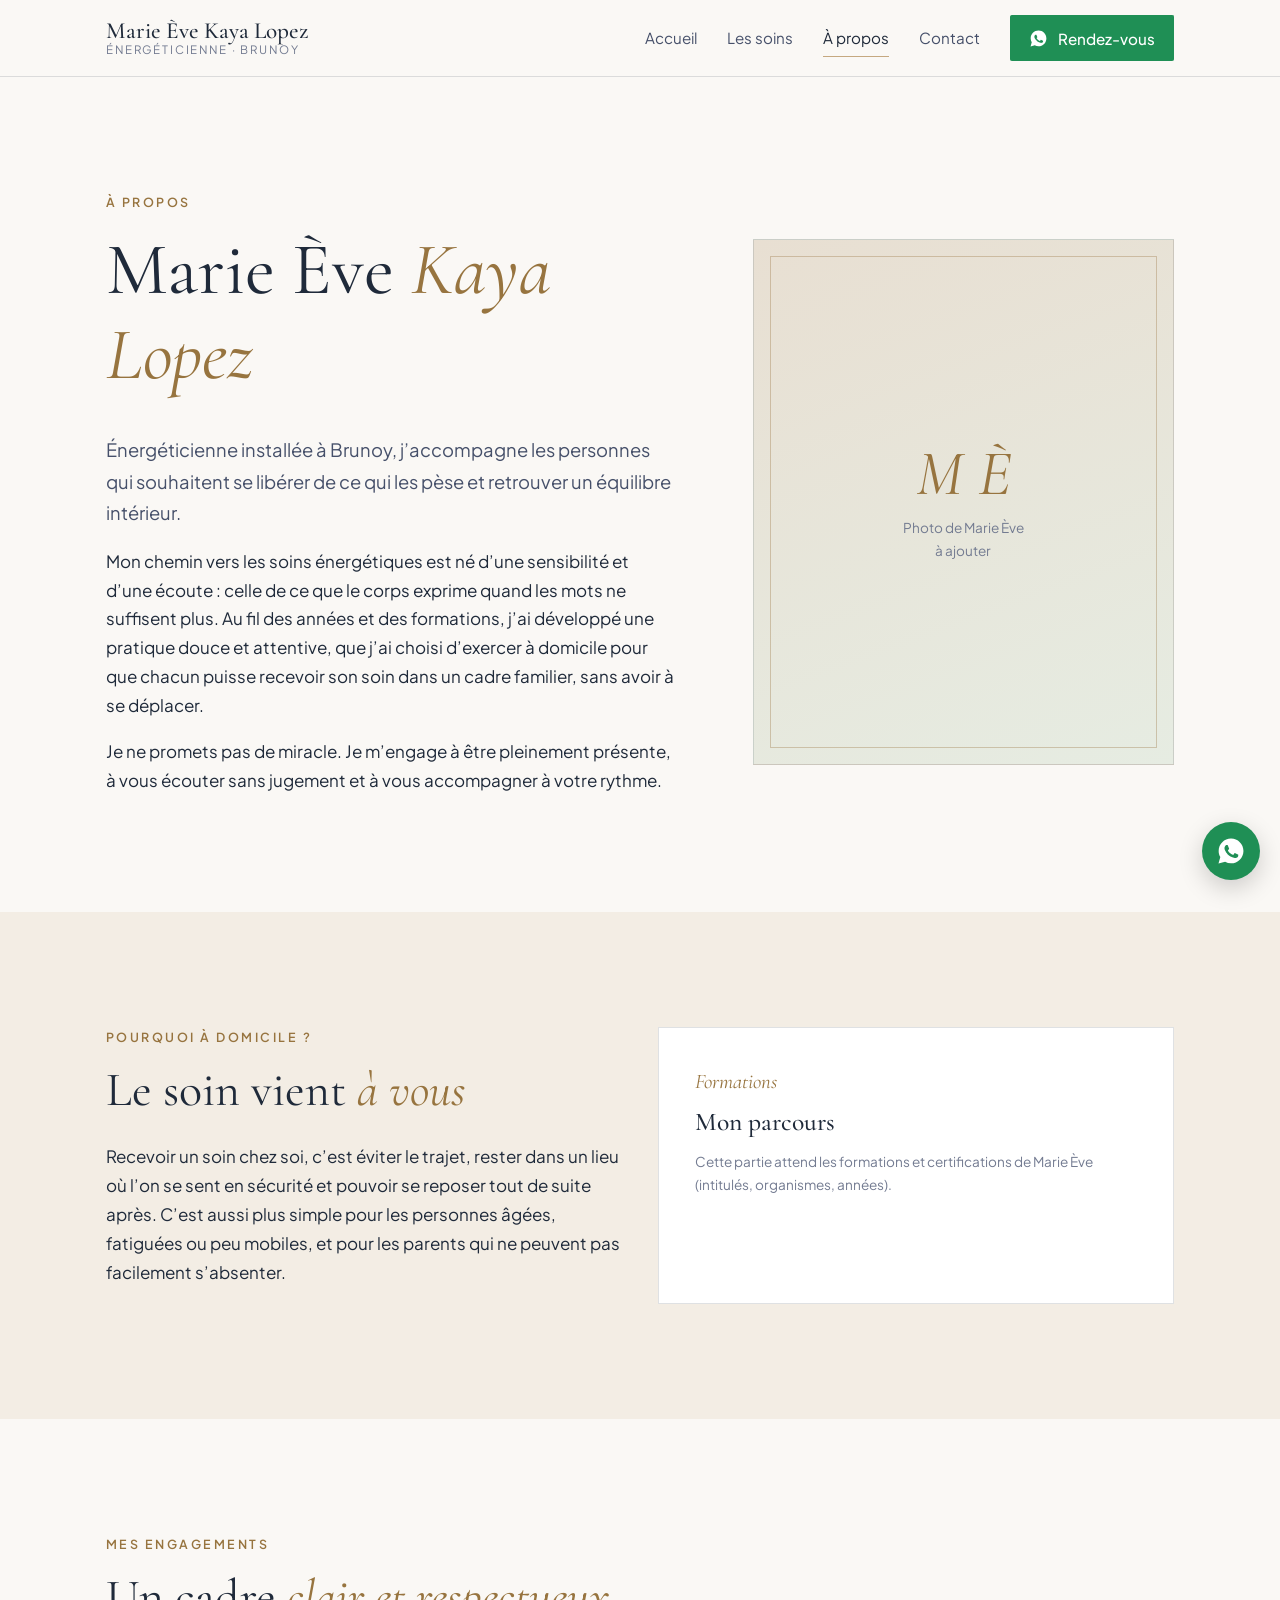
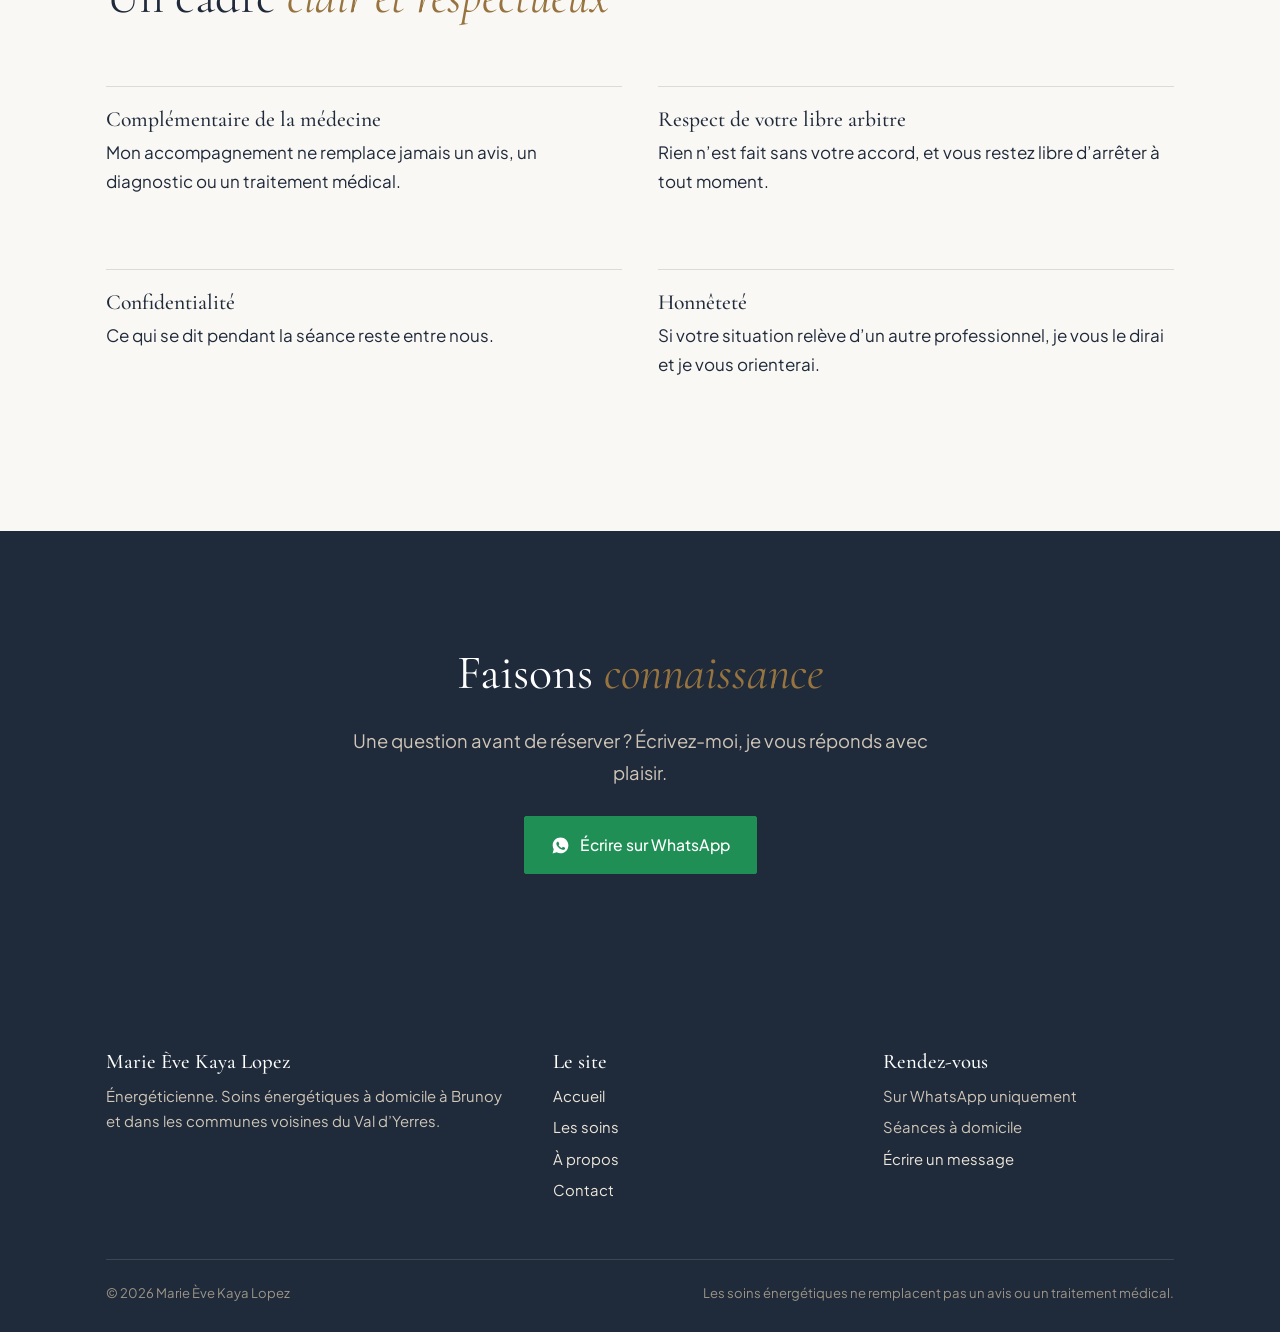
==== a-propos.html @ ad079cc8 "Site vitrine en quatre pages pour Marie Ève Kaya Lopez Accueil, soins, à propos et contact, avec séa" ====
<!DOCTYPE html>
<html lang="fr" class="sans-js">
<head>
<meta charset="UTF-8">
<meta name="viewport" content="width=device-width, initial-scale=1">
<title>À propos — Marie Ève Kaya Lopez, énergéticienne à Brunoy</title>
<meta name="description" content="Qui est Marie Ève Kaya Lopez, énergéticienne qui se déplace à domicile à Brunoy et dans le Val d’Yerres.">
<meta name="theme-color" content="#FAF8F5">
<meta property="og:title" content="À propos — Marie Ève Kaya Lopez, énergéticienne à Brunoy">
<meta property="og:description" content="Qui est Marie Ève Kaya Lopez, énergéticienne qui se déplace à domicile à Brunoy et dans le Val d’Yerres.">
<meta property="og:type" content="website">
<meta property="og:locale" content="fr_FR">
<link rel="preconnect" href="https://fonts.googleapis.com">
<link rel="preconnect" href="https://fonts.gstatic.com" crossorigin>
<link href="https://fonts.googleapis.com/css2?family=Cormorant+Garamond:ital,wght@0,400;0,500;1,400;1,500&family=Plus+Jakarta+Sans:wght@400;500;600&display=swap" rel="stylesheet">
<link rel="stylesheet" href="assets/style.css">
</head>
<body>

<header class="entete">
  <div class="conteneur">
    <a class="marque" href="index.html">
      <strong>Marie Ève Kaya Lopez</strong>
      <span>Énergéticienne · Brunoy</span>
    </a>
    <button class="burger" id="burger" aria-expanded="false" aria-controls="menu">Menu</button>
    <nav class="menu" id="menu" aria-label="Navigation principale">
      <a href="index.html">Accueil</a>
      <a href="soins.html">Les soins</a>
      <a href="a-propos.html" aria-current="page">À propos</a>
      <a href="contact.html">Contact</a>
      <a class="bouton bouton--wa" href="contact.html" data-wa=""><svg viewBox="0 0 24 24" fill="currentColor" aria-hidden="true"><path d="M12.04 2C6.58 2 2.13 6.45 2.13 11.91c0 1.75.46 3.45 1.32 4.95L2 22l5.28-1.38a9.9 9.9 0 0 0 4.76 1.21h.01c5.46 0 9.91-4.45 9.91-9.91C21.96 6.45 17.5 2 12.04 2zm5.8 14.16c-.24.68-1.42 1.32-1.95 1.36-.5.05-.98.23-3.3-.69-2.79-1.1-4.55-3.94-4.69-4.12-.13-.18-1.11-1.48-1.11-2.82 0-1.34.7-2 .95-2.27.25-.27.54-.34.72-.34.18 0 .36 0 .52.01.17.01.39-.06.61.47.23.55.77 1.9.84 2.04.07.14.11.3.02.48-.09.18-.14.29-.27.45-.14.16-.29.36-.41.48-.14.14-.28.29-.12.56.16.27.71 1.17 1.52 1.9 1.05.93 1.93 1.22 2.2 1.36.27.14.43.11.59-.07.16-.18.68-.79.86-1.07.18-.27.36-.22.61-.13.25.09 1.59.75 1.86.89.27.14.45.2.52.32.07.11.07.66-.17 1.34z"/></svg><span>Rendez-vous</span></a>
    </nav>
  </div>
</header>

<main>

<section class="ouverture">
  <div class="conteneur">
    <div class="paraitre">
      <span class="surtitre">À propos</span>
      <h1>Marie Ève <em>Kaya Lopez</em></h1>
      <!-- >>> PARCOURS : texte provisoire, à réécrire avec le vrai parcours et les formations de Marie Ève -->
      <p class="chapeau">Énergéticienne installée à Brunoy, j’accompagne les personnes qui souhaitent se libérer de ce qui les pèse et retrouver un équilibre intérieur.</p>
      <p>Mon chemin vers les soins énergétiques est né d’une sensibilité et d’une écoute : celle de ce que le corps exprime quand les mots ne suffisent plus. Au fil des années et des formations, j’ai développé une pratique douce et attentive, que j’ai choisi d’exercer à domicile pour que chacun puisse recevoir son soin dans un cadre familier, sans avoir à se déplacer.</p>
      <p>Je ne promets pas de miracle. Je m’engage à être pleinement présente, à vous écouter sans jugement et à vous accompagner à votre rythme.</p>
    </div>
    <div class="portrait paraitre" role="img" aria-label="Emplacement de la photo de Marie Ève">
      <div><span>M È</span>Photo de Marie Ève<br>à ajouter</div>
    </div>
  </div>
</section>

<section class="section section--sable">
  <div class="conteneur">
    <div class="grille grille-2">
      <div class="paraitre">
        <span class="surtitre">Pourquoi à domicile ?</span>
        <h2>Le soin vient <em>à vous</em></h2>
        <p>Recevoir un soin chez soi, c’est éviter le trajet, rester dans un lieu où l’on se sent en sécurité et pouvoir se reposer tout de suite après. C’est aussi plus simple pour les personnes âgées, fatiguées ou peu mobiles, et pour les parents qui ne peuvent pas facilement s’absenter.</p>
      </div>
      <!-- >>> FORMATIONS : à compléter (intitulés, organismes, années) -->
      <div class="carte paraitre">
        <span class="num">Formations</span>
        <h3>Mon parcours</h3>
        <p class="note">Cette partie attend les formations et certifications de Marie Ève (intitulés, organismes, années).</p>
      </div>
    </div>
  </div>
</section>

<section class="section">
  <div class="conteneur">
    <div class="entete-section paraitre">
      <span class="surtitre">Mes engagements</span>
      <h2>Un cadre <em>clair et respectueux</em></h2>
    </div>
    <ul class="valeurs grille grille-2">
      <li class="paraitre"><h3>Complémentaire de la médecine</h3><p>Mon accompagnement ne remplace jamais un avis, un diagnostic ou un traitement médical.</p></li>
      <li class="paraitre"><h3>Respect de votre libre arbitre</h3><p>Rien n’est fait sans votre accord, et vous restez libre d’arrêter à tout moment.</p></li>
      <li class="paraitre"><h3>Confidentialité</h3><p>Ce qui se dit pendant la séance reste entre nous.</p></li>
      <li class="paraitre"><h3>Honnêteté</h3><p>Si votre situation relève d’un autre professionnel, je vous le dirai et je vous orienterai.</p></li>
    </ul>
  </div>
</section>

<section class="section section--nuit bandeau">
  <div class="conteneur etroit paraitre">
    <h2>Faisons <em>connaissance</em></h2>
    <p class="chapeau">Une question avant de réserver ? Écrivez-moi, je vous réponds avec plaisir.</p>
    <div class="actions"><a class="bouton bouton--wa" href="contact.html" data-wa=""><svg viewBox="0 0 24 24" fill="currentColor" aria-hidden="true"><path d="M12.04 2C6.58 2 2.13 6.45 2.13 11.91c0 1.75.46 3.45 1.32 4.95L2 22l5.28-1.38a9.9 9.9 0 0 0 4.76 1.21h.01c5.46 0 9.91-4.45 9.91-9.91C21.96 6.45 17.5 2 12.04 2zm5.8 14.16c-.24.68-1.42 1.32-1.95 1.36-.5.05-.98.23-3.3-.69-2.79-1.1-4.55-3.94-4.69-4.12-.13-.18-1.11-1.48-1.11-2.82 0-1.34.7-2 .95-2.27.25-.27.54-.34.72-.34.18 0 .36 0 .52.01.17.01.39-.06.61.47.23.55.77 1.9.84 2.04.07.14.11.3.02.48-.09.18-.14.29-.27.45-.14.16-.29.36-.41.48-.14.14-.28.29-.12.56.16.27.71 1.17 1.52 1.9 1.05.93 1.93 1.22 2.2 1.36.27.14.43.11.59-.07.16-.18.68-.79.86-1.07.18-.27.36-.22.61-.13.25.09 1.59.75 1.86.89.27.14.45.2.52.32.07.11.07.66-.17 1.34z"/></svg><span>Écrire sur WhatsApp</span></a></div>
  </div>
</section>

</main>

<footer class="pied">
  <div class="conteneur">
    <div>
      <h3>Marie Ève Kaya Lopez</h3>
      <p>Énergéticienne. Soins énergétiques à domicile à Brunoy et dans les communes voisines du Val d’Yerres.</p>
    </div>
    <div>
      <h3>Le site</h3>
      <ul>
        <li><a href="index.html">Accueil</a></li>
        <li><a href="soins.html">Les soins</a></li>
        <li><a href="a-propos.html">À propos</a></li>
        <li><a href="contact.html">Contact</a></li>
      </ul>
    </div>
    <div>
      <h3>Rendez-vous</h3>
      <ul>
        <li>Sur WhatsApp uniquement</li>
        <li>Séances à domicile</li>
        <li><a href="contact.html">Écrire un message</a></li>
      </ul>
    </div>
    <div class="pied__bas">
      <span>© <span id="annee">2026</span> Marie Ève Kaya Lopez</span>
      <span>Les soins énergétiques ne remplacent pas un avis ou un traitement médical.</span>
    </div>
  </div>
</footer>

<a class="flottant" href="contact.html" data-wa="" aria-label="Écrire à Marie Ève sur WhatsApp"><svg viewBox="0 0 24 24" fill="currentColor" aria-hidden="true"><path d="M12.04 2C6.58 2 2.13 6.45 2.13 11.91c0 1.75.46 3.45 1.32 4.95L2 22l5.28-1.38a9.9 9.9 0 0 0 4.76 1.21h.01c5.46 0 9.91-4.45 9.91-9.91C21.96 6.45 17.5 2 12.04 2zm5.8 14.16c-.24.68-1.42 1.32-1.95 1.36-.5.05-.98.23-3.3-.69-2.79-1.1-4.55-3.94-4.69-4.12-.13-.18-1.11-1.48-1.11-2.82 0-1.34.7-2 .95-2.27.25-.27.54-.34.72-.34.18 0 .36 0 .52.01.17.01.39-.06.61.47.23.55.77 1.9.84 2.04.07.14.11.3.02.48-.09.18-.14.29-.27.45-.14.16-.29.36-.41.48-.14.14-.28.29-.12.56.16.27.71 1.17 1.52 1.9 1.05.93 1.93 1.22 2.2 1.36.27.14.43.11.59-.07.16-.18.68-.79.86-1.07.18-.27.36-.22.61-.13.25.09 1.59.75 1.86.89.27.14.45.2.52.32.07.11.07.66-.17 1.34z"/></svg></a>

<script src="assets/main.js"></script>
</body>
</html>
---- assets/style.css ----
/* ==========================================================================
   Marie Ève Kaya Lopez — Énergéticienne à domicile, Brunoy
   Feuille de style commune aux quatre pages.
   ========================================================================== */

:root{
  --papier:#FAF8F5;
  --papier-2:#F3EDE4;
  --sable:#E8DFD2;
  --encre:#1F2A3A;
  --encre-2:#46506A;
  --encre-3:#737B91;
  --or:#C5A880;
  --or-fonce:#97743F;
  --sauge:#7F9579;
  --sauge-pale:#E6ECE2;
  --nuit:#1F2A3A;
  --whatsapp:#1F8F55;
  --filet:rgba(31,42,58,.14);

  --titre:"Cormorant Garamond",Garamond,Georgia,serif;
  --texte:"Plus Jakarta Sans",-apple-system,BlinkMacSystemFont,"Segoe UI",Roboto,Arial,sans-serif;

  --large:1180px;
  --marge:clamp(20px,5vw,56px);
  --section:clamp(64px,9vw,120px);
}

*,*::before,*::after{box-sizing:border-box;}
html{-webkit-text-size-adjust:100%;scroll-behavior:smooth;}
@media (prefers-reduced-motion:reduce){html{scroll-behavior:auto;}*{transition:none!important;animation:none!important;}}
body{margin:0;background:var(--papier);color:var(--encre);font-family:var(--texte);font-size:17px;line-height:1.7;font-weight:400;}
img{max-width:100%;display:block;}
a{color:inherit;}
:focus-visible{outline:2px solid var(--or-fonce);outline-offset:3px;}

.conteneur{max-width:var(--large);margin:0 auto;padding:0 var(--marge);}
.etroit{max-width:760px;}

h1,h2,h3{font-family:var(--titre);font-weight:500;line-height:1.15;margin:0 0 .5em;color:var(--encre);}
h1{font-size:clamp(2.6rem,6vw,4.6rem);font-weight:400;}
h2{font-size:clamp(2rem,4vw,3rem);font-weight:400;}
h3{font-size:1.6rem;}
h1 em,h2 em{font-style:italic;color:var(--or-fonce);}
p{margin:0 0 1em;}
.surtitre{font-size:.78rem;letter-spacing:.2em;text-transform:uppercase;color:var(--or-fonce);font-weight:600;margin-bottom:1.2em;display:block;}
.chapeau{font-size:1.15rem;color:var(--encre-2);max-width:620px;}

/* ---------- En-tête ---------- */
.entete{position:sticky;top:0;z-index:50;background:rgba(250,248,245,.94);backdrop-filter:blur(8px);border-bottom:1px solid var(--filet);}
.entete .conteneur{display:flex;align-items:center;justify-content:space-between;height:76px;gap:20px;}
.marque{text-decoration:none;display:flex;flex-direction:column;line-height:1.1;}
.marque strong{font-family:var(--titre);font-size:1.45rem;font-weight:500;}
.marque span{font-size:.72rem;letter-spacing:.16em;text-transform:uppercase;color:var(--encre-3);}
.menu{display:flex;align-items:center;gap:30px;}
.menu a{text-decoration:none;font-size:.95rem;color:var(--encre-2);padding:6px 0;border-bottom:1px solid transparent;}
.menu a:hover,.menu a[aria-current="page"]{color:var(--encre);border-bottom-color:var(--or);}
.menu .bouton{border-bottom:none;padding:10px 18px;color:#fff;}
.burger{display:none;background:none;border:1px solid var(--filet);border-radius:4px;padding:8px 10px;cursor:pointer;color:var(--encre);font:inherit;font-size:.9rem;}
@media (max-width:860px){
  .burger{display:block;}
  .menu{position:absolute;top:76px;left:0;right:0;background:var(--papier);flex-direction:column;align-items:flex-start;gap:0;padding:10px var(--marge) 24px;border-bottom:1px solid var(--filet);display:none;}
  .menu.ouvert{display:flex;}
  .menu a{padding:12px 0;width:100%;border-bottom:1px solid var(--filet);}
  .menu .bouton{margin-top:16px;width:auto;}
}

/* ---------- Boutons ---------- */
.bouton{display:inline-flex;align-items:center;gap:10px;background:var(--encre);color:#fff;text-decoration:none;padding:15px 26px;border-radius:2px;font-weight:500;font-size:.98rem;border:1px solid var(--encre);cursor:pointer;font-family:var(--texte);transition:background .2s,transform .2s;}
.bouton:hover{background:#2E3B50;transform:translateY(-1px);}
.bouton svg{width:19px;height:19px;flex:none;}
.bouton--wa{background:var(--whatsapp);border-color:var(--whatsapp);}
.bouton--wa:hover{background:#17764A;}
.bouton--clair{background:transparent;color:var(--encre);border-color:var(--encre);}
.bouton--clair:hover{background:var(--encre);color:#fff;}
.lien-fleche{color:var(--or-fonce);font-weight:500;text-decoration:none;border-bottom:1px solid var(--or);}
.lien-fleche:hover{color:var(--encre);}
.actions{display:flex;flex-wrap:wrap;gap:14px;align-items:center;margin-top:28px;}

/* ---------- Sections ---------- */
.section{padding:var(--section) 0;}
.section--sable{background:var(--papier-2);}
.section--nuit{background:var(--nuit);color:#EDE6DA;}
.section--nuit h2,.section--nuit h3{color:#fff;}
.section--nuit .chapeau{color:#CFC6B8;}
.entete-section{margin-bottom:clamp(36px,5vw,60px);max-width:720px;}

/* ---------- Ouverture (accueil) ---------- */
.ouverture{padding:clamp(56px,9vw,120px) 0 clamp(56px,8vw,100px);}
.ouverture .conteneur{display:grid;grid-template-columns:1.15fr .85fr;gap:clamp(32px,6vw,80px);align-items:center;}
.ouverture .lieu{display:inline-flex;align-items:center;gap:8px;font-size:.92rem;color:var(--encre-2);margin-top:22px;}
.ouverture .lieu::before{content:"";width:8px;height:8px;border-radius:50%;background:var(--sauge);}
@media (max-width:860px){.ouverture .conteneur{grid-template-columns:1fr;}}

.portrait{aspect-ratio:4/5;background:linear-gradient(160deg,var(--sable),var(--sauge-pale));border:1px solid var(--filet);display:flex;align-items:center;justify-content:center;text-align:center;color:var(--encre-3);font-size:.85rem;position:relative;overflow:hidden;}
.portrait::after{content:"";position:absolute;inset:16px;border:1px solid rgba(151,116,63,.35);pointer-events:none;}
.portrait span{font-family:var(--titre);font-size:4rem;color:var(--or-fonce);display:block;font-style:italic;line-height:1;margin-bottom:10px;}

/* ---------- Grilles ---------- */
.grille{display:grid;gap:clamp(22px,3vw,36px);}
.grille-3{grid-template-columns:repeat(3,1fr);}
.grille-2{grid-template-columns:repeat(2,1fr);}
@media (max-width:900px){.grille-3{grid-template-columns:1fr;}}
@media (max-width:720px){.grille-2{grid-template-columns:1fr;}}

.carte{background:#fff;border:1px solid var(--filet);padding:clamp(24px,3vw,36px);}
.carte .num{font-family:var(--titre);font-style:italic;color:var(--or-fonce);font-size:1.3rem;display:block;margin-bottom:8px;}
.carte p:last-child{margin-bottom:0;}
.section--nuit .carte{background:transparent;border-color:rgba(237,230,218,.18);}

/* ---------- Soins ---------- */
.soin{display:grid;grid-template-columns:90px 1fr 280px;gap:clamp(20px,4vw,48px);padding:clamp(32px,4vw,48px) 0;border-top:1px solid var(--filet);align-items:start;}
.soin:last-of-type{border-bottom:1px solid var(--filet);}
.soin__num{font-family:var(--titre);font-size:3rem;line-height:1;color:var(--or);font-style:italic;}
.soin ul{margin:0 0 1em;padding-left:1.1em;color:var(--encre-2);}
.soin li{margin-bottom:.3em;}
.soin__infos{background:var(--papier-2);padding:22px;font-size:.93rem;}
.soin__infos dl{margin:0 0 18px;}
.soin__infos dt{font-size:.72rem;letter-spacing:.15em;text-transform:uppercase;color:var(--encre-3);}
.soin__infos dd{margin:0 0 10px;font-weight:500;}
.soin__infos .bouton{width:100%;justify-content:center;padding:13px 16px;font-size:.93rem;}
@media (max-width:900px){.soin{grid-template-columns:1fr;}.soin__num{font-size:2.2rem;}}

/* ---------- Étapes ---------- */
.etapes{counter-reset:e;list-style:none;padding:0;margin:0;display:grid;grid-template-columns:repeat(3,1fr);gap:clamp(22px,3vw,40px);}
.etapes li{border-top:1px solid var(--or);padding-top:22px;}
.etapes li::before{counter-increment:e;content:"0" counter(e);font-family:var(--titre);font-style:italic;font-size:1.8rem;color:var(--or-fonce);display:block;margin-bottom:6px;}
.section--nuit .etapes li::before{color:var(--or);}
@media (max-width:860px){.etapes{grid-template-columns:1fr;}}

/* ---------- Bandeau rendez-vous ---------- */
.bandeau{text-align:center;}
.bandeau .chapeau{margin:0 auto;}
.bandeau .actions{justify-content:center;}

/* ---------- Zone ---------- */
.communes{display:flex;flex-wrap:wrap;gap:10px;list-style:none;padding:0;margin:20px 0 0;}
.communes li{border:1px solid var(--filet);padding:6px 14px;font-size:.9rem;background:#fff;}

/* ---------- Formulaire ---------- */
.formulaire{background:#fff;border:1px solid var(--filet);padding:clamp(24px,4vw,44px);}
.champ{margin-bottom:20px;}
.champ label{display:block;font-size:.85rem;font-weight:600;margin-bottom:6px;color:var(--encre-2);}
.champ input,.champ select,.champ textarea{width:100%;font:inherit;font-size:1rem;padding:12px 14px;border:1px solid var(--sable);background:var(--papier);color:var(--encre);border-radius:2px;}
.champ textarea{min-height:120px;resize:vertical;}
.champ input:focus,.champ select:focus,.champ textarea:focus{outline:none;border-color:var(--or-fonce);background:#fff;}
.champs-2{display:grid;grid-template-columns:1fr 1fr;gap:0 18px;}
@media (max-width:600px){.champs-2{grid-template-columns:1fr;}}
.note{font-size:.85rem;color:var(--encre-3);}

.coordonnees{list-style:none;padding:0;margin:0;}
.coordonnees li{padding:16px 0;border-bottom:1px solid var(--filet);}
.coordonnees strong{display:block;font-size:.72rem;letter-spacing:.15em;text-transform:uppercase;color:var(--encre-3);font-weight:600;}

/* ---------- Valeurs ---------- */
.valeurs{list-style:none;padding:0;margin:0;}
.valeurs li{padding:20px 0;border-top:1px solid var(--filet);}
.valeurs h3{font-size:1.35rem;margin-bottom:.3em;}

/* ---------- Pied de page ---------- */
.pied{background:var(--nuit);color:#CFC6B8;padding:60px 0 28px;font-size:.93rem;}
.pied .conteneur{display:grid;grid-template-columns:1.4fr 1fr 1fr;gap:40px;}
.pied h3{color:#fff;font-size:1.3rem;}
.pied a{color:#EDE6DA;text-decoration:none;}
.pied a:hover{color:var(--or);}
.pied ul{list-style:none;padding:0;margin:0;}
.pied li{margin-bottom:6px;}
.pied__bas{grid-column:1/-1;border-top:1px solid rgba(237,230,218,.14);padding-top:22px;margin-top:10px;display:flex;flex-wrap:wrap;justify-content:space-between;gap:12px;font-size:.82rem;color:#9C9486;}
@media (max-width:760px){.pied .conteneur{grid-template-columns:1fr;}}

/* ---------- Bouton WhatsApp flottant ---------- */
.flottant{position:fixed;right:20px;bottom:20px;z-index:60;width:58px;height:58px;border-radius:50%;background:var(--whatsapp);color:#fff;display:flex;align-items:center;justify-content:center;box-shadow:0 8px 24px rgba(0,0,0,.18);transition:transform .2s;}
.flottant:hover{transform:scale(1.06);}
.flottant svg{width:30px;height:30px;}

/* ---------- Avertissement ---------- */
.avertissement{font-size:.88rem;color:var(--encre-3);border-left:2px solid var(--or);padding-left:16px;margin-top:30px;}

/* Apparition douce */
.paraitre{opacity:0;transform:translateY(16px);transition:opacity .8s ease,transform .8s ease;}
.paraitre.vu{opacity:1;transform:none;}
.sans-js .paraitre{opacity:1;transform:none;}
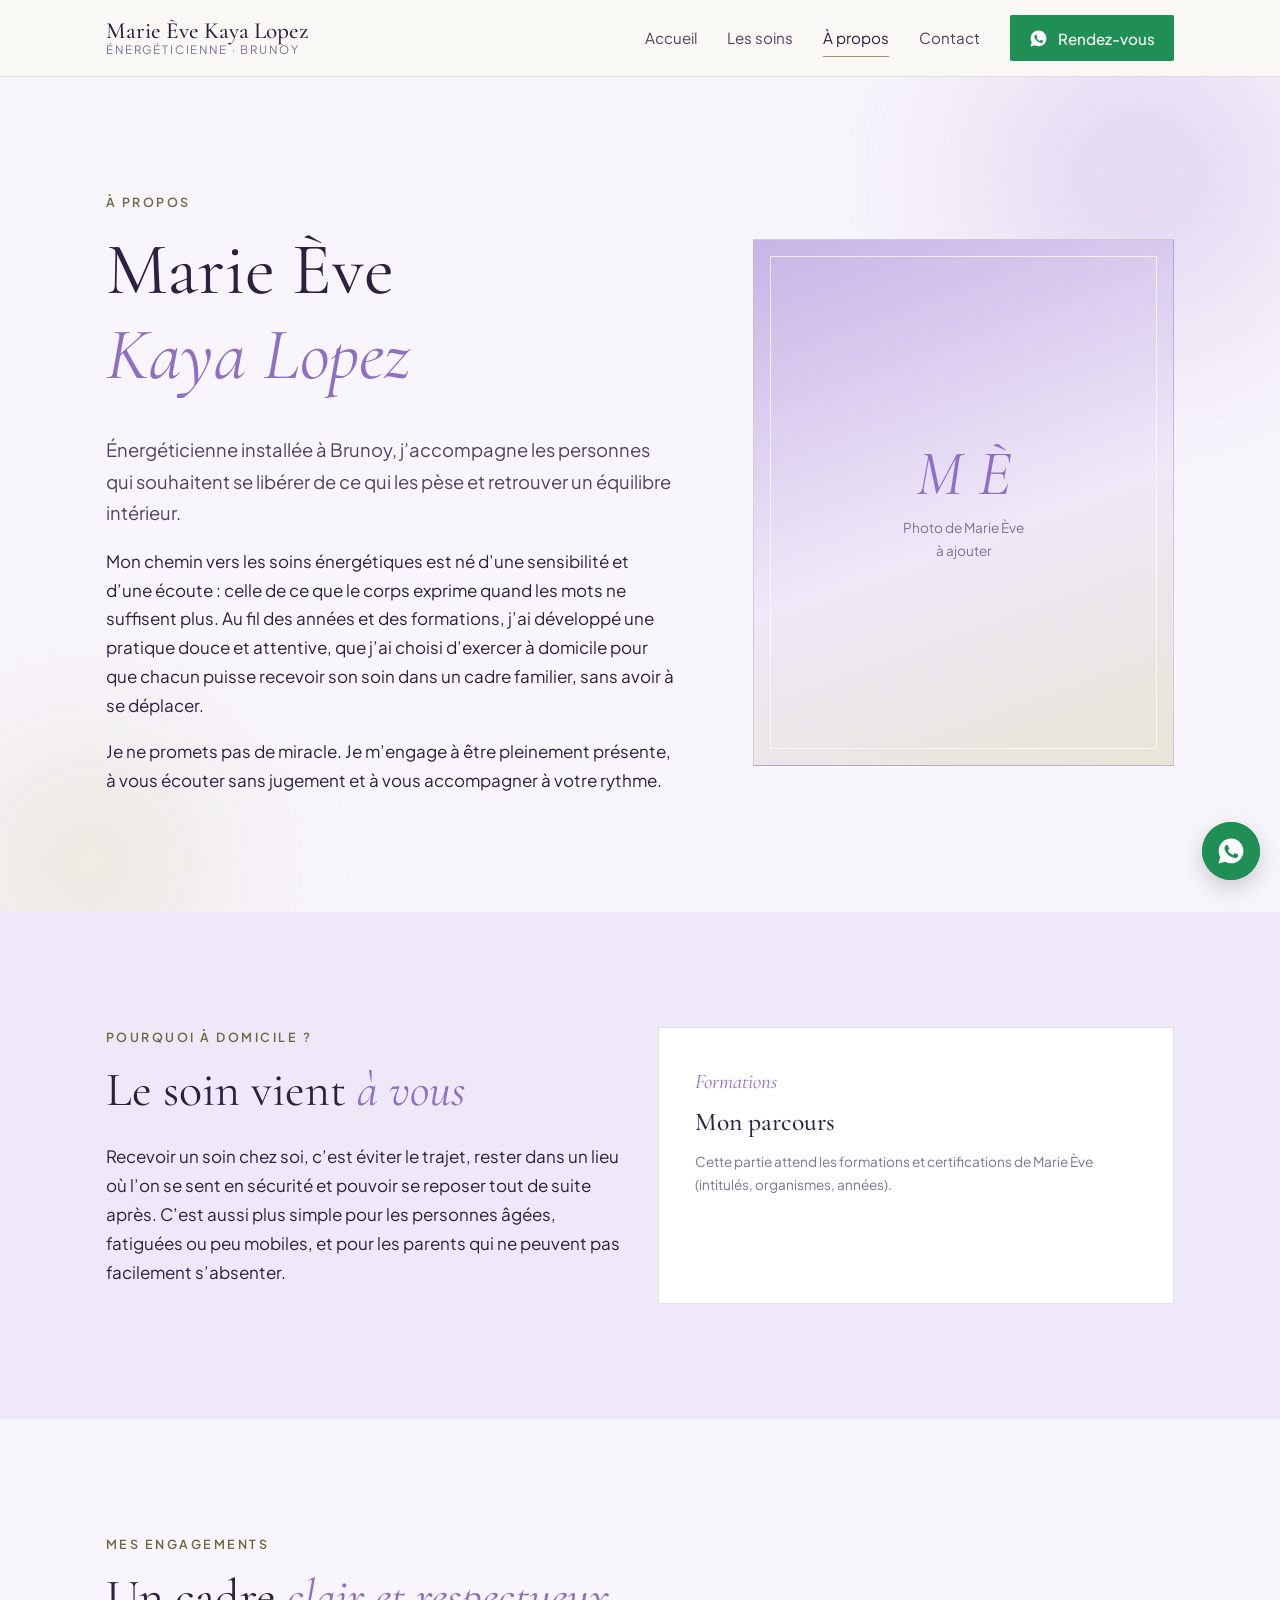
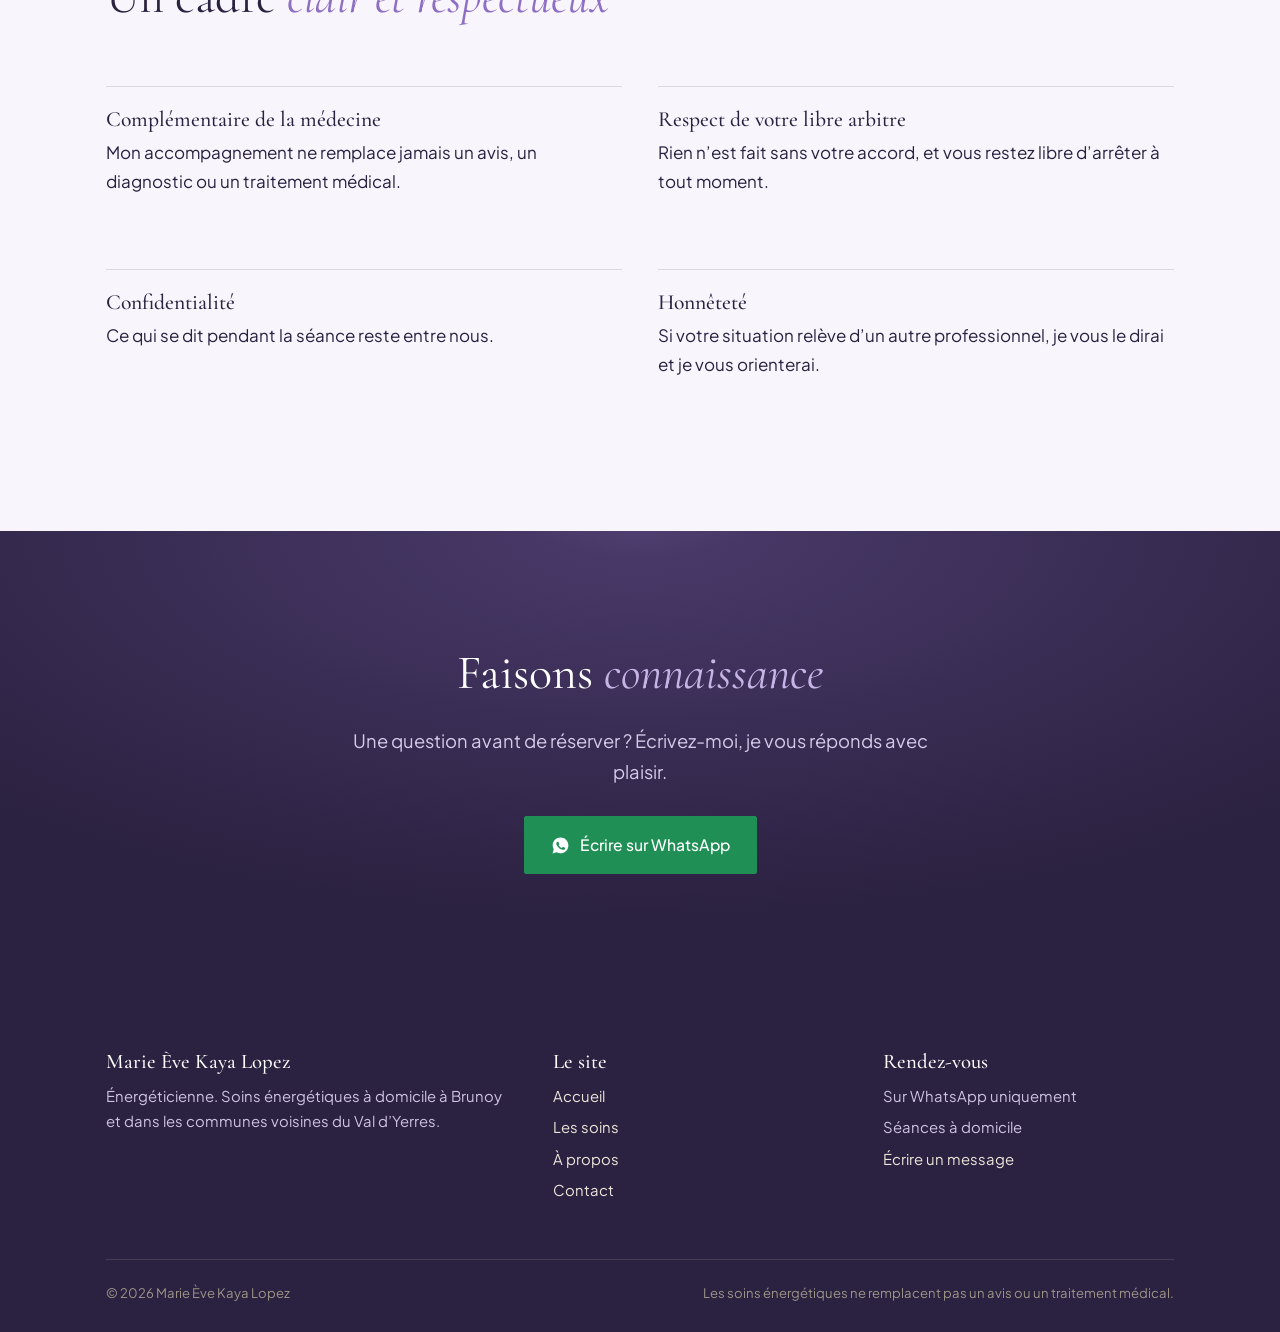
==== commit f33bb355: "Palette violet clair (touches kaki et rouge) et motion design Halos qui dérivent, titre qui monte li" ====
--- a/a-propos.html
+++ b/a-propos.html
@@ -16,6 +16,7 @@
 <link rel="stylesheet" href="assets/style.css">
 </head>
 <body>
+<div class="progression" aria-hidden="true"></div>
 
 <header class="entete">
   <div class="conteneur">
@@ -37,16 +38,17 @@
 <main>
 
 <section class="ouverture">
+  <div class="halo halo--1" aria-hidden="true"></div><div class="halo halo--2" aria-hidden="true"></div>
   <div class="conteneur">
-    <div class="paraitre">
+    <div>
       <span class="surtitre">À propos</span>
-      <h1>Marie Ève <em>Kaya Lopez</em></h1>
+      <h1><span class="monte"><span>Marie Ève</span></span><span class="monte"><span><em>Kaya Lopez</em></span></span></h1>
       <!-- >>> PARCOURS : texte provisoire, à réécrire avec le vrai parcours et les formations de Marie Ève -->
       <p class="chapeau">Énergéticienne installée à Brunoy, j’accompagne les personnes qui souhaitent se libérer de ce qui les pèse et retrouver un équilibre intérieur.</p>
       <p>Mon chemin vers les soins énergétiques est né d’une sensibilité et d’une écoute : celle de ce que le corps exprime quand les mots ne suffisent plus. Au fil des années et des formations, j’ai développé une pratique douce et attentive, que j’ai choisi d’exercer à domicile pour que chacun puisse recevoir son soin dans un cadre familier, sans avoir à se déplacer.</p>
       <p>Je ne promets pas de miracle. Je m’engage à être pleinement présente, à vous écouter sans jugement et à vous accompagner à votre rythme.</p>
     </div>
-    <div class="portrait paraitre" role="img" aria-label="Emplacement de la photo de Marie Ève">
+    <div class="portrait" role="img" aria-label="Emplacement de la photo de Marie Ève">
       <div><span>M È</span>Photo de Marie Ève<br>à ajouter</div>
     </div>
   </div>
--- a/assets/style.css
+++ b/assets/style.css
@@ -4,19 +4,23 @@
    ========================================================================== */
 
 :root{
-  --papier:#FAF8F5;
-  --papier-2:#F3EDE4;
-  --sable:#E8DFD2;
-  --encre:#1F2A3A;
-  --encre-2:#46506A;
-  --encre-3:#737B91;
-  --or:#C5A880;
-  --or-fonce:#97743F;
-  --sauge:#7F9579;
-  --sauge-pale:#E6ECE2;
-  --nuit:#1F2A3A;
+  /* Couleur de travail : violet clair. Touches : kaki et rouge (couleurs préférées de Marie Ève). */
+  --papier:#F8F5FC;
+  --papier-2:#EFE8F8;
+  --sable:#E2D6F2;
+  --lilas:#C7B4E6;
+  --violet:#8E6FC4;
+  --encre:#2B2140;
+  --encre-2:#4E4366;
+  --encre-3:#7C7394;
+  --or:#9C9A63;          /* kaki clair */
+  --or-fonce:#6B6A3C;    /* kaki */
+  --rouge:#B3364A;
+  --sauge:#9C9A63;
+  --sauge-pale:#E7E5D6;
+  --nuit:#2B2140;
   --whatsapp:#1F8F55;
-  --filet:rgba(31,42,58,.14);
+  --filet:rgba(43,33,64,.13);
 
   --titre:"Cormorant Garamond",Garamond,Georgia,serif;
   --texte:"Plus Jakarta Sans",-apple-system,BlinkMacSystemFont,"Segoe UI",Roboto,Arial,sans-serif;
@@ -24,6 +28,7 @@
   --large:1180px;
   --marge:clamp(20px,5vw,56px);
   --section:clamp(64px,9vw,120px);
+  --courbe:cubic-bezier(.22,.61,.36,1);
 }
 
 *,*::before,*::after{box-sizing:border-box;}
@@ -41,7 +46,8 @@
 h1{font-size:clamp(2.6rem,6vw,4.6rem);font-weight:400;}
 h2{font-size:clamp(2rem,4vw,3rem);font-weight:400;}
 h3{font-size:1.6rem;}
-h1 em,h2 em{font-style:italic;color:var(--or-fonce);}
+h1 em,h2 em{font-style:italic;color:var(--violet);}
+.section--nuit h2 em{color:var(--lilas);}
 p{margin:0 0 1em;}
 .surtitre{font-size:.78rem;letter-spacing:.2em;text-transform:uppercase;color:var(--or-fonce);font-weight:600;margin-bottom:1.2em;display:block;}
 .chapeau{font-size:1.15rem;color:var(--encre-2);max-width:620px;}
@@ -67,7 +73,7 @@
 
 /* ---------- Boutons ---------- */
 .bouton{display:inline-flex;align-items:center;gap:10px;background:var(--encre);color:#fff;text-decoration:none;padding:15px 26px;border-radius:2px;font-weight:500;font-size:.98rem;border:1px solid var(--encre);cursor:pointer;font-family:var(--texte);transition:background .2s,transform .2s;}
-.bouton:hover{background:#2E3B50;transform:translateY(-1px);}
+.bouton:hover{background:#3D3058;transform:translateY(-1px);}
 .bouton svg{width:19px;height:19px;flex:none;}
 .bouton--wa{background:var(--whatsapp);border-color:var(--whatsapp);}
 .bouton--wa:hover{background:#17764A;}
@@ -80,21 +86,21 @@
 /* ---------- Sections ---------- */
 .section{padding:var(--section) 0;}
 .section--sable{background:var(--papier-2);}
-.section--nuit{background:var(--nuit);color:#EDE6DA;}
+.section--nuit{background:radial-gradient(120% 140% at 50% 0%,#4A3A6B 0%,var(--nuit) 60%);color:#EEE8F7;position:relative;overflow:hidden;}
 .section--nuit h2,.section--nuit h3{color:#fff;}
-.section--nuit .chapeau{color:#CFC6B8;}
+.section--nuit .chapeau{color:#D5CAE8;}
 .entete-section{margin-bottom:clamp(36px,5vw,60px);max-width:720px;}
 
 /* ---------- Ouverture (accueil) ---------- */
 .ouverture{padding:clamp(56px,9vw,120px) 0 clamp(56px,8vw,100px);}
 .ouverture .conteneur{display:grid;grid-template-columns:1.15fr .85fr;gap:clamp(32px,6vw,80px);align-items:center;}
 .ouverture .lieu{display:inline-flex;align-items:center;gap:8px;font-size:.92rem;color:var(--encre-2);margin-top:22px;}
-.ouverture .lieu::before{content:"";width:8px;height:8px;border-radius:50%;background:var(--sauge);}
+.ouverture .lieu::before{content:"";width:8px;height:8px;border-radius:50%;background:var(--rouge);}
 @media (max-width:860px){.ouverture .conteneur{grid-template-columns:1fr;}}
 
-.portrait{aspect-ratio:4/5;background:linear-gradient(160deg,var(--sable),var(--sauge-pale));border:1px solid var(--filet);display:flex;align-items:center;justify-content:center;text-align:center;color:var(--encre-3);font-size:.85rem;position:relative;overflow:hidden;}
-.portrait::after{content:"";position:absolute;inset:16px;border:1px solid rgba(151,116,63,.35);pointer-events:none;}
-.portrait span{font-family:var(--titre);font-size:4rem;color:var(--or-fonce);display:block;font-style:italic;line-height:1;margin-bottom:10px;}
+.portrait{aspect-ratio:4/5;background:linear-gradient(160deg,var(--lilas),var(--papier-2) 55%,var(--sauge-pale));border:1px solid var(--filet);display:flex;align-items:center;justify-content:center;text-align:center;color:var(--encre-3);font-size:.85rem;position:relative;overflow:hidden;}
+.portrait::after{content:"";position:absolute;inset:16px;border:1px solid rgba(255,255,255,.7);pointer-events:none;}
+.portrait span{font-family:var(--titre);font-size:4rem;color:var(--violet);display:block;font-style:italic;line-height:1;margin-bottom:10px;}
 
 /* ---------- Grilles ---------- */
 .grille{display:grid;gap:clamp(22px,3vw,36px);}
@@ -111,7 +117,7 @@
 /* ---------- Soins ---------- */
 .soin{display:grid;grid-template-columns:90px 1fr 280px;gap:clamp(20px,4vw,48px);padding:clamp(32px,4vw,48px) 0;border-top:1px solid var(--filet);align-items:start;}
 .soin:last-of-type{border-bottom:1px solid var(--filet);}
-.soin__num{font-family:var(--titre);font-size:3rem;line-height:1;color:var(--or);font-style:italic;}
+.soin__num{font-family:var(--titre);font-size:3rem;line-height:1;color:var(--violet);font-style:italic;}
 .soin ul{margin:0 0 1em;padding-left:1.1em;color:var(--encre-2);}
 .soin li{margin-bottom:.3em;}
 .soin__infos{background:var(--papier-2);padding:22px;font-size:.93rem;}
@@ -158,11 +164,11 @@
 .valeurs h3{font-size:1.35rem;margin-bottom:.3em;}
 
 /* ---------- Pied de page ---------- */
-.pied{background:var(--nuit);color:#CFC6B8;padding:60px 0 28px;font-size:.93rem;}
+.pied{background:var(--nuit);color:#CFC3E3;padding:60px 0 28px;font-size:.93rem;}
 .pied .conteneur{display:grid;grid-template-columns:1.4fr 1fr 1fr;gap:40px;}
 .pied h3{color:#fff;font-size:1.3rem;}
 .pied a{color:#EDE6DA;text-decoration:none;}
-.pied a:hover{color:var(--or);}
+.pied a:hover{color:var(--lilas);}
 .pied ul{list-style:none;padding:0;margin:0;}
 .pied li{margin-bottom:6px;}
 .pied__bas{grid-column:1/-1;border-top:1px solid rgba(237,230,218,.14);padding-top:22px;margin-top:10px;display:flex;flex-wrap:wrap;justify-content:space-between;gap:12px;font-size:.82rem;color:#9C9486;}
@@ -176,7 +182,64 @@
 /* ---------- Avertissement ---------- */
 .avertissement{font-size:.88rem;color:var(--encre-3);border-left:2px solid var(--or);padding-left:16px;margin-top:30px;}
 
-/* Apparition douce */
-.paraitre{opacity:0;transform:translateY(16px);transition:opacity .8s ease,transform .8s ease;}
-.paraitre.vu{opacity:1;transform:none;}
+/* ==========================================================================
+   Motion design
+   ========================================================================== */
+
+/* Halos violets qui dérivent lentement derrière l'ouverture */
+.ouverture{position:relative;overflow:hidden;}
+.ouverture .conteneur{position:relative;z-index:1;}
+.halo{position:absolute;border-radius:50%;filter:blur(60px);opacity:.55;pointer-events:none;z-index:0;will-change:transform;}
+.halo--1{width:520px;height:520px;background:radial-gradient(circle,var(--lilas),transparent 70%);top:-160px;right:-120px;animation:derive 18s ease-in-out infinite alternate;}
+.halo--2{width:380px;height:380px;background:radial-gradient(circle,#D9CFA8,transparent 70%);bottom:-140px;left:-100px;opacity:.45;animation:derive 22s ease-in-out infinite alternate-reverse;}
+.halo--3{width:200px;height:200px;background:radial-gradient(circle,rgba(179,54,74,.55),transparent 70%);top:40%;left:46%;opacity:.25;animation:derive 26s ease-in-out infinite alternate;}
+@keyframes derive{from{transform:translate3d(0,0,0) scale(1);}to{transform:translate3d(-40px,50px,0) scale(1.15);}}
+
+/* Titre : les lignes montent une à une */
+.monte{display:block;overflow:hidden;}
+.monte>span{display:inline-block;transform:translateY(105%);animation:monte 1.1s var(--courbe) forwards;}
+.monte:nth-child(2)>span{animation-delay:.15s;}
+.monte:nth-child(3)>span{animation-delay:.3s;}
+@keyframes monte{to{transform:none;}}
+.ouverture .chapeau,.ouverture .actions,.ouverture .lieu{opacity:0;animation:fondu 1s var(--courbe) .55s forwards;}
+@keyframes fondu{from{opacity:0;transform:translateY(14px);}to{opacity:1;transform:none;}}
+
+/* Portrait : zoom lent à l'arrivée, puis respiration */
+.portrait{animation:dezoom 1.8s var(--courbe) both;}
+.portrait>div{animation:respire 9s ease-in-out 1.8s infinite alternate;}
+@keyframes dezoom{from{transform:scale(1.12);opacity:0;clip-path:inset(12% 12% 12% 12%);}to{transform:scale(1);opacity:1;clip-path:inset(0 0 0 0);}}
+@keyframes respire{from{transform:scale(1);}to{transform:scale(1.06);}}
+
+/* Apparition au défilement : montée + léger zoom */
+.paraitre{opacity:0;}
+.paraitre.vu{animation:apparait 1.1s var(--courbe) var(--d,0s) both;}
+@keyframes apparait{from{opacity:0;transform:translateY(32px) scale(.96);}to{opacity:1;transform:none;}}
 .sans-js .paraitre{opacity:1;transform:none;}
+
+/* Zoom au survol des cartes */
+.carte{transition:transform .5s var(--courbe),box-shadow .5s var(--courbe),border-color .5s;}
+.carte:hover{transform:translateY(-6px) scale(1.02);box-shadow:0 22px 50px -24px rgba(43,33,64,.35);border-color:var(--lilas);}
+.carte .num{color:var(--violet);}
+
+/* Filet qui se dessine sous les étapes */
+.etapes li{border-top:none;position:relative;}
+.etapes li::after{content:"";position:absolute;top:0;left:0;height:1px;width:100%;background:var(--violet);transform:scaleX(0);transform-origin:left;transition:transform 1.2s var(--courbe) .2s;}
+.etapes li.vu::after{transform:scaleX(1);}
+
+/* Bandeau du bas : halo qui suit le défilement */
+.section--nuit::before{content:"";position:absolute;width:600px;height:600px;border-radius:50%;background:radial-gradient(circle,rgba(199,180,230,.35),transparent 65%);left:50%;top:50%;transform:translate(-50%,calc(-50% + var(--p,0px)));pointer-events:none;}
+.section--nuit>.conteneur{position:relative;}
+
+/* Bouton WhatsApp flottant : pulsation discrète */
+.flottant::before{content:"";position:absolute;inset:0;border-radius:50%;background:var(--whatsapp);animation:pulse 2.8s ease-out infinite;z-index:-1;}
+@keyframes pulse{from{transform:scale(1);opacity:.5;}to{transform:scale(1.7);opacity:0;}}
+
+/* Barre de lecture */
+.progression{position:fixed;top:0;left:0;height:2px;width:100%;background:linear-gradient(90deg,var(--violet),var(--rouge));transform:scaleX(var(--lecture,0));transform-origin:left;z-index:70;}
+
+@media (prefers-reduced-motion:reduce){
+  .halo,.portrait,.portrait>div,.flottant::before{animation:none!important;}
+  .monte>span,.ouverture .chapeau,.ouverture .actions,.ouverture .lieu{animation:none!important;transform:none;opacity:1;}
+  .paraitre,.paraitre.vu{opacity:1;transform:none;animation:none!important;}
+  .etapes li::after{transform:scaleX(1);}
+}
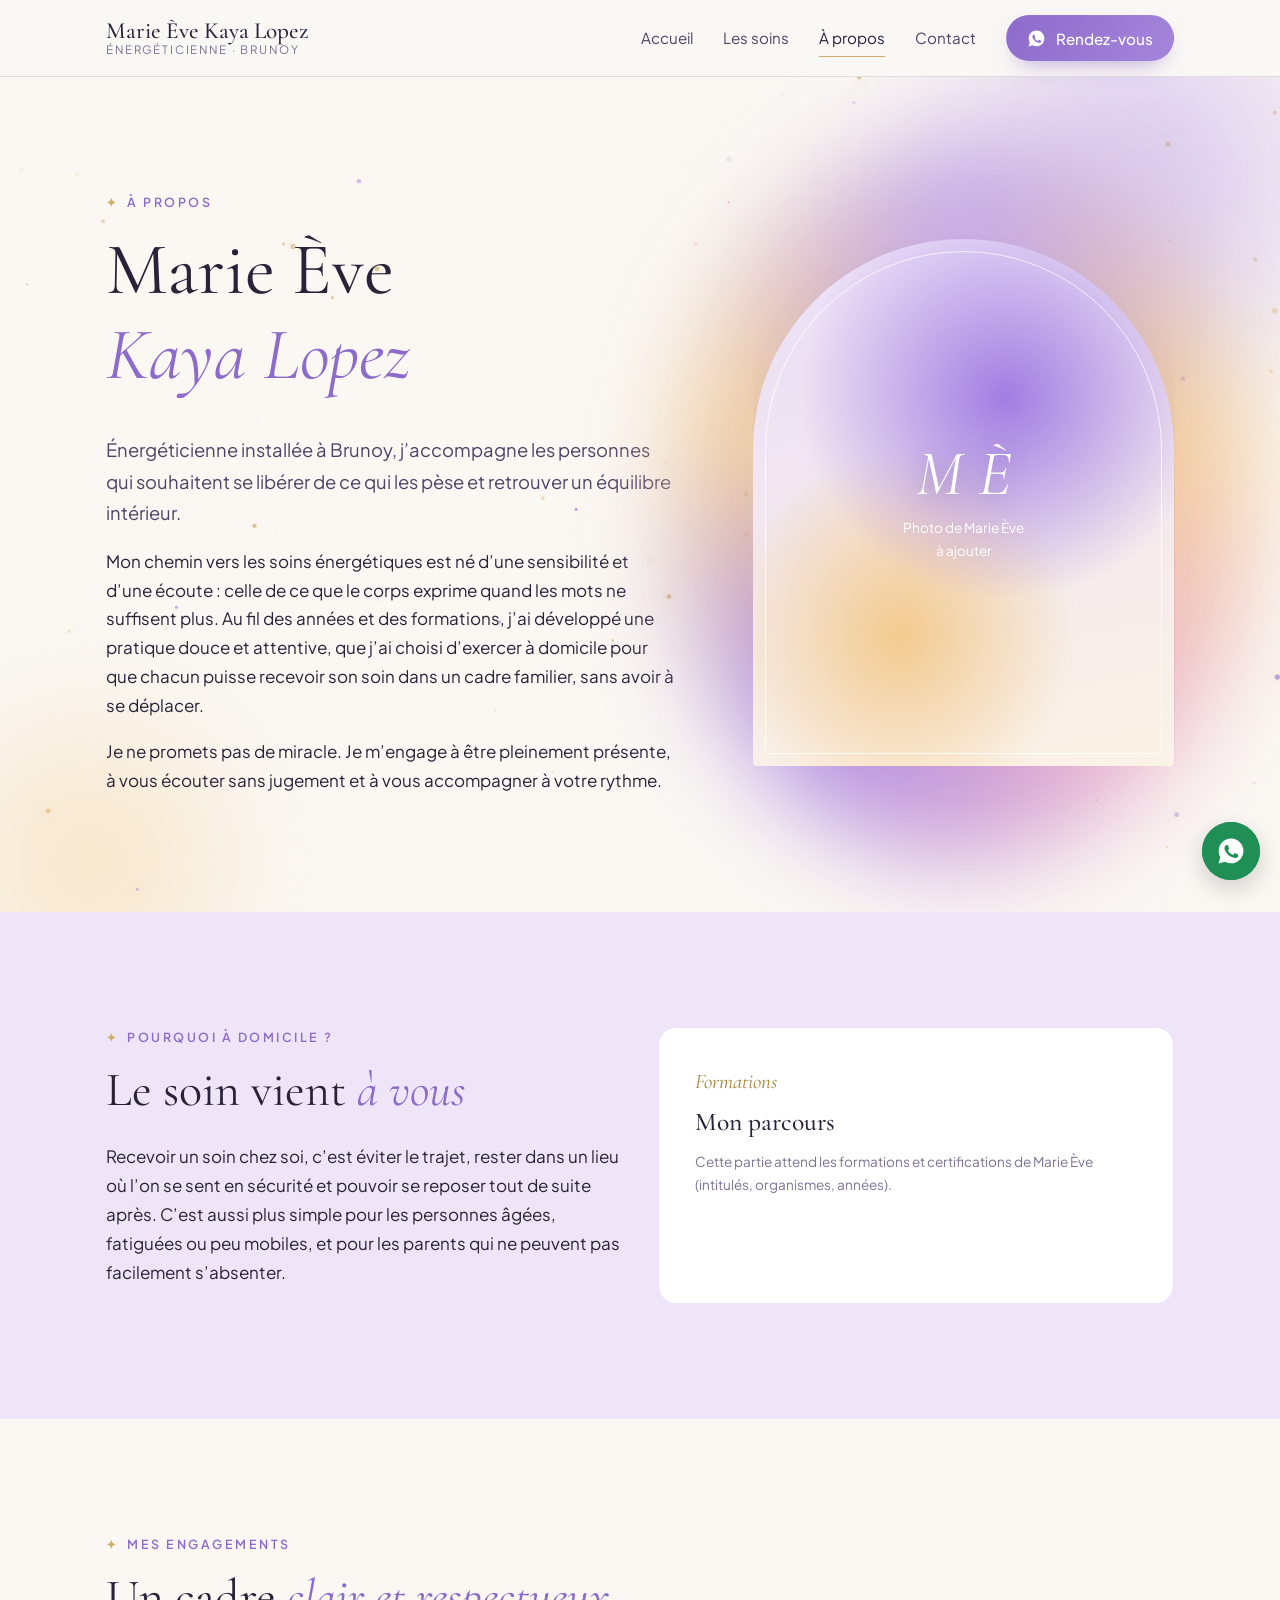
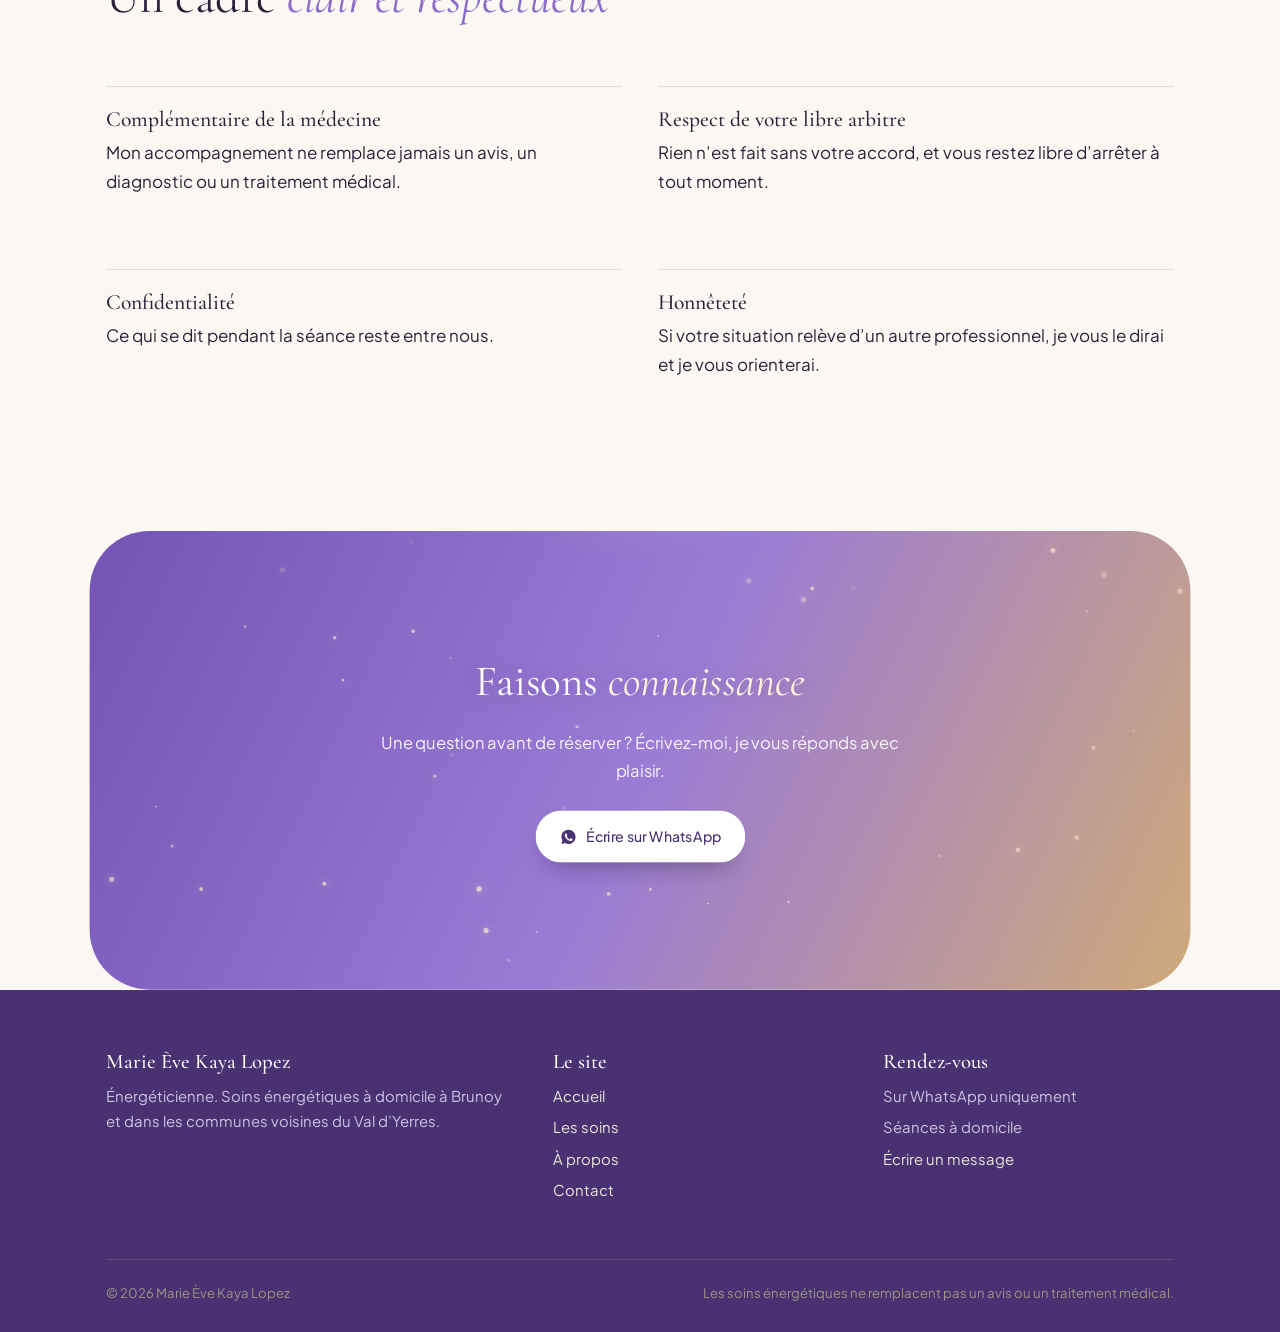
==== commit d247a037: "Site vivant : zooms au défilement, particules, relief et transitions - Ouverture plein écran : aura " ====
--- a/a-propos.html
+++ b/a-propos.html
@@ -16,6 +16,8 @@
 <link rel="stylesheet" href="assets/style.css">
 </head>
 <body>
+<div class="rideau" aria-hidden="true"><span>Marie Ève</span></div>
+<div class="lueur" aria-hidden="true"></div>
 <div class="progression" aria-hidden="true"></div>
 
 <header class="entete">
@@ -38,7 +40,8 @@
 <main>
 
 <section class="ouverture">
-  <div class="halo halo--1" aria-hidden="true"></div><div class="halo halo--2" aria-hidden="true"></div>
+  <canvas class="etincelles" aria-hidden="true"></canvas>
+  <div class="halo halo--1" data-profondeur="30" aria-hidden="true"></div><div class="halo halo--2" data-profondeur="-40" aria-hidden="true"></div>
   <div class="conteneur">
     <div>
       <span class="surtitre">À propos</span>
@@ -48,8 +51,11 @@
       <p>Mon chemin vers les soins énergétiques est né d’une sensibilité et d’une écoute : celle de ce que le corps exprime quand les mots ne suffisent plus. Au fil des années et des formations, j’ai développé une pratique douce et attentive, que j’ai choisi d’exercer à domicile pour que chacun puisse recevoir son soin dans un cadre familier, sans avoir à se déplacer.</p>
       <p>Je ne promets pas de miracle. Je m’engage à être pleinement présente, à vous écouter sans jugement et à vous accompagner à votre rythme.</p>
     </div>
-    <div class="portrait" role="img" aria-label="Emplacement de la photo de Marie Ève">
-      <div><span>M È</span>Photo de Marie Ève<br>à ajouter</div>
+    <div class="scene" data-profondeur="-18">
+      <div class="aura" aria-hidden="true"></div>
+      <div class="portrait relief" role="img" aria-label="Emplacement de la photo de Marie Ève">
+        <div><span>M È</span>Photo de Marie Ève<br>à ajouter</div>
+      </div>
     </div>
   </div>
 </section>
@@ -63,7 +69,7 @@
         <p>Recevoir un soin chez soi, c’est éviter le trajet, rester dans un lieu où l’on se sent en sécurité et pouvoir se reposer tout de suite après. C’est aussi plus simple pour les personnes âgées, fatiguées ou peu mobiles, et pour les parents qui ne peuvent pas facilement s’absenter.</p>
       </div>
       <!-- >>> FORMATIONS : à compléter (intitulés, organismes, années) -->
-      <div class="carte paraitre">
+      <div class="carte relief paraitre">
         <span class="num">Formations</span>
         <h3>Mon parcours</h3>
         <p class="note">Cette partie attend les formations et certifications de Marie Ève (intitulés, organismes, années).</p>
@@ -87,7 +93,8 @@
   </div>
 </section>
 
-<section class="section section--nuit bandeau">
+<section class="section section--nuit bandeau zoom-ouvre">
+  <canvas class="etincelles" aria-hidden="true"></canvas>
   <div class="conteneur etroit paraitre">
     <h2>Faisons <em>connaissance</em></h2>
     <p class="chapeau">Une question avant de réserver ? Écrivez-moi, je vous réponds avec plaisir.</p>
@@ -130,5 +137,6 @@
 <a class="flottant" href="contact.html" data-wa="" aria-label="Écrire à Marie Ève sur WhatsApp"><svg viewBox="0 0 24 24" fill="currentColor" aria-hidden="true"><path d="M12.04 2C6.58 2 2.13 6.45 2.13 11.91c0 1.75.46 3.45 1.32 4.95L2 22l5.28-1.38a9.9 9.9 0 0 0 4.76 1.21h.01c5.46 0 9.91-4.45 9.91-9.91C21.96 6.45 17.5 2 12.04 2zm5.8 14.16c-.24.68-1.42 1.32-1.95 1.36-.5.05-.98.23-3.3-.69-2.79-1.1-4.55-3.94-4.69-4.12-.13-.18-1.11-1.48-1.11-2.82 0-1.34.7-2 .95-2.27.25-.27.54-.34.72-.34.18 0 .36 0 .52.01.17.01.39-.06.61.47.23.55.77 1.9.84 2.04.07.14.11.3.02.48-.09.18-.14.29-.27.45-.14.16-.29.36-.41.48-.14.14-.28.29-.12.56.16.27.71 1.17 1.52 1.9 1.05.93 1.93 1.22 2.2 1.36.27.14.43.11.59-.07.16-.18.68-.79.86-1.07.18-.27.36-.22.61-.13.25.09 1.59.75 1.86.89.27.14.45.2.52.32.07.11.07.66-.17 1.34z"/></svg></a>
 
 <script src="assets/main.js"></script>
+<script src="assets/motion.js"></script>
 </body>
 </html>
--- a/assets/style.css
+++ b/assets/style.css
@@ -4,21 +4,22 @@
    ========================================================================== */
 
 :root{
-  /* Couleur de travail : violet clair. Touches : kaki et rouge (couleurs préférées de Marie Ève). */
-  --papier:#F8F5FC;
-  --papier-2:#EFE8F8;
-  --sable:#E2D6F2;
-  --lilas:#C7B4E6;
-  --violet:#8E6FC4;
-  --encre:#2B2140;
+  /* Ambiance « aura » : lavande, or doux et halo pêche, d’après les références choisies. */
+  --papier:#FBF8F4;
+  --papier-2:#EEE6F8;
+  --sable:#E4D8F3;
+  --lilas:#CDB8EE;
+  --violet:#8D6BCB;
+  --encre:#2A2238;
   --encre-2:#4E4366;
   --encre-3:#7C7394;
-  --or:#9C9A63;          /* kaki clair */
-  --or-fonce:#6B6A3C;    /* kaki */
+  --or:#CFAE6A;          /* or doux */
+  --or-fonce:#A9843A;    /* or profond */
   --rouge:#B3364A;
   --sauge:#9C9A63;
   --sauge-pale:#E7E5D6;
-  --nuit:#2B2140;
+  --nuit:#4A3272;
+  --peche:#F3C98A;
   --whatsapp:#1F8F55;
   --filet:rgba(43,33,64,.13);
 
@@ -193,7 +194,7 @@
 .halo--1{width:520px;height:520px;background:radial-gradient(circle,var(--lilas),transparent 70%);top:-160px;right:-120px;animation:derive 18s ease-in-out infinite alternate;}
 .halo--2{width:380px;height:380px;background:radial-gradient(circle,#D9CFA8,transparent 70%);bottom:-140px;left:-100px;opacity:.45;animation:derive 22s ease-in-out infinite alternate-reverse;}
 .halo--3{width:200px;height:200px;background:radial-gradient(circle,rgba(179,54,74,.55),transparent 70%);top:40%;left:46%;opacity:.25;animation:derive 26s ease-in-out infinite alternate;}
-@keyframes derive{from{transform:translate3d(0,0,0) scale(1);}to{transform:translate3d(-40px,50px,0) scale(1.15);}}
+@keyframes derive{from{translate:0 0;scale:1;}to{translate:-40px 50px;scale:1.15;}}
 
 /* Titre : les lignes montent une à une */
 .monte{display:block;overflow:hidden;}
@@ -207,13 +208,13 @@
 /* Portrait : zoom lent à l'arrivée, puis respiration */
 .portrait{animation:dezoom 1.8s var(--courbe) both;}
 .portrait>div{animation:respire 9s ease-in-out 1.8s infinite alternate;}
-@keyframes dezoom{from{transform:scale(1.12);opacity:0;clip-path:inset(12% 12% 12% 12%);}to{transform:scale(1);opacity:1;clip-path:inset(0 0 0 0);}}
+@keyframes dezoom{from{scale:1.25;opacity:0;clip-path:inset(15% 15% 15% 15% round 999px);}to{scale:1;opacity:1;clip-path:inset(0 0 0 0 round 0);}}
 @keyframes respire{from{transform:scale(1);}to{transform:scale(1.06);}}
 
 /* Apparition au défilement : montée + léger zoom */
 .paraitre{opacity:0;}
 .paraitre.vu{animation:apparait 1.1s var(--courbe) var(--d,0s) both;}
-@keyframes apparait{from{opacity:0;transform:translateY(32px) scale(.96);}to{opacity:1;transform:none;}}
+@keyframes apparait{from{opacity:0;translate:0 40px;scale:.92;}to{opacity:1;translate:0 0;scale:1;}}
 .sans-js .paraitre{opacity:1;transform:none;}
 
 /* Zoom au survol des cartes */
@@ -243,3 +244,155 @@
   .paraitre,.paraitre.vu{opacity:1;transform:none;animation:none!important;}
   .etapes li::after{transform:scaleX(1);}
 }
+
+/* ==========================================================================
+   Thème aura : boutons en pilule, arche, halo lavande et or
+   ========================================================================== */
+.surtitre{color:var(--violet);}
+.surtitre::before{content:"✦";color:var(--or);margin-right:.7em;}
+.bouton{border-radius:999px;background:var(--encre);}
+.bouton--wa{background:linear-gradient(120deg,#8D6BCB,#A585DB);border-color:transparent;box-shadow:0 10px 26px -12px rgba(141,107,203,.8);}
+.bouton--wa:hover{background:linear-gradient(120deg,#7A58BB,#9676D0);}
+.bouton--clair{background:transparent;border-color:var(--or);color:var(--encre);}
+.bouton--clair:hover{background:var(--or);border-color:var(--or);color:#fff;}
+.lien-fleche{color:var(--encre);border-bottom-color:var(--or);text-transform:uppercase;letter-spacing:.14em;font-size:.8rem;}
+.lien-fleche::after{content:" →";color:var(--or-fonce);}
+.menu .bouton{padding:10px 20px;}
+
+.halo--1{background:radial-gradient(circle,#B99BEA,transparent 68%);opacity:.6;}
+.halo--2{background:radial-gradient(circle,var(--peche),transparent 68%);opacity:.55;}
+.halo--3{background:radial-gradient(circle,rgba(207,174,106,.7),transparent 70%);opacity:.35;}
+
+/* Portrait en arche, baigné d'une aura violette et dorée */
+.portrait{border:none;border-radius:999px 999px 18px 18px;background:
+  radial-gradient(70% 55% at 60% 30%,rgba(157,120,226,.95),transparent 70%),
+  radial-gradient(60% 50% at 35% 75%,rgba(243,201,138,.95),transparent 70%),
+  linear-gradient(170deg,#E9DDF8,#FBF3E6);box-shadow:0 40px 80px -40px rgba(74,50,114,.45);}
+.portrait::after{inset:12px;border-radius:999px 999px 12px 12px;border:1px solid rgba(255,255,255,.75);}
+.portrait span{color:#fff;text-shadow:0 2px 20px rgba(74,50,114,.35);}
+.portrait>div{color:#fff;}
+
+/* Bande d'intentions avec icônes dorées */
+.intentions{background:var(--papier-2);padding:clamp(36px,5vw,56px) 0;}
+.intentions ul{list-style:none;margin:0;padding:0;display:grid;grid-template-columns:repeat(4,1fr);}
+.intentions li{text-align:center;padding:6px 22px;border-left:1px solid rgba(207,174,106,.45);}
+.intentions li:first-child{border-left:none;}
+.intentions svg{width:34px;height:34px;color:var(--or);margin:0 auto 12px;display:block;transition:transform .8s var(--courbe);}
+.intentions li:hover svg{transform:rotate(18deg) scale(1.15);}
+.intentions strong{display:block;font-size:.74rem;letter-spacing:.18em;text-transform:uppercase;color:var(--violet);font-weight:600;margin-bottom:6px;}
+.intentions p{font-size:.9rem;color:var(--encre-2);margin:0;}
+@media (max-width:860px){.intentions ul{grid-template-columns:1fr 1fr;row-gap:28px;}.intentions li:nth-child(3){border-left:none;}}
+
+/* Cartes et blocs arrondis, filets dorés */
+.carte{border-radius:18px;border-color:rgba(141,107,203,.18);}
+.carte:hover{border-color:var(--or);}
+.carte .num{color:var(--or-fonce);}
+.soin__infos{border-radius:18px;background:linear-gradient(160deg,#F1E8FB,#FBF3E6);}
+.soin__num{color:var(--or);}
+.formulaire{border-radius:22px;}
+.champ input,.champ select,.champ textarea{border-radius:12px;}
+.communes li{border-radius:999px;border-color:rgba(207,174,106,.5);}
+.etapes li::after{background:linear-gradient(90deg,var(--violet),var(--or));}
+.etapes li::before{color:var(--or-fonce);}
+.avertissement{border-left-color:var(--or);}
+
+/* Bandeau d'appel : dégradé lavande vers or, comme une aura */
+.section--nuit{background:linear-gradient(115deg,#6E4FB0 0%,#9A7BD6 50%,#D7B06C 100%);}
+.section--nuit::before{background:radial-gradient(circle,rgba(255,236,200,.45),transparent 65%);}
+.section--nuit .surtitre,.section--nuit .surtitre::before{color:#FFF3DA;}
+.section--nuit h2 em{color:#FFF3DA;}
+.section--nuit .bouton--wa{background:#fff;color:var(--nuit);box-shadow:0 14px 30px -14px rgba(0,0,0,.4);}
+.section--nuit .bouton--wa:hover{background:#FFF7EA;}
+.pied{background:var(--nuit);}
+.progression{background:linear-gradient(90deg,var(--violet),var(--or));}
+.ouverture .lieu::before{background:var(--or);}
+.section--nuit .chapeau{color:rgba(255,255,255,.92);}
+.section--nuit h2{text-shadow:0 2px 24px rgba(74,50,114,.25);}
+
+/* ==========================================================================
+   Motion design, niveau 2 : site vivant
+   ========================================================================== */
+
+/* Rideau de transition entre les pages */
+.rideau{position:fixed;inset:0;z-index:100;pointer-events:none;display:flex;align-items:center;justify-content:center;
+  background:linear-gradient(125deg,#6E4FB0,#9A7BD6 55%,#E2BE7C);clip-path:circle(150% at 50% 50%);
+  animation:rideauOuvre 1.1s cubic-bezier(.76,0,.24,1) .1s forwards;}
+.rideau span{font-family:var(--titre);font-style:italic;font-size:clamp(2rem,6vw,4rem);color:#fff;opacity:0;animation:rideauNom 1s ease forwards;}
+@keyframes rideauOuvre{to{clip-path:circle(0% at 50% 50%);}}
+@keyframes rideauNom{0%{opacity:0;transform:scale(.9);}40%{opacity:1;transform:none;}100%{opacity:0;transform:scale(1.15);}}
+.rideau.ferme{animation:rideauFerme .7s cubic-bezier(.76,0,.24,1) forwards;}
+.rideau.ferme span{animation:none;opacity:1;}
+@keyframes rideauFerme{from{clip-path:circle(0% at var(--x,50%) var(--y,50%));}to{clip-path:circle(150% at var(--x,50%) var(--y,50%));}}
+
+/* Lueur qui suit le curseur */
+.lueur{position:fixed;top:0;left:0;width:520px;height:520px;margin:-260px 0 0 -260px;border-radius:50%;pointer-events:none;z-index:2;
+  background:radial-gradient(circle,rgba(157,120,226,.22),rgba(243,201,138,.10) 40%,transparent 68%);mix-blend-mode:multiply;opacity:0;transition:opacity .6s;will-change:transform;}
+.lueur.active{opacity:1;}
+@media (pointer:coarse){.lueur{display:none;}}
+
+/* Particules dorées */
+.etincelles{position:absolute;inset:0;width:100%;height:100%;pointer-events:none;z-index:0;}
+
+/* Ouverture de l'accueil : plein écran, zoom au défilement */
+.ouverture--accueil{min-height:calc(100svh - 76px);display:flex;align-items:center;}
+.ouverture--accueil .conteneur{width:100%;}
+.ouverture__texte,.scene{will-change:transform,opacity;}
+.scene{position:relative;}
+.aura{position:absolute;inset:-18%;border-radius:50%;z-index:-1;filter:blur(50px);opacity:.85;
+  background:conic-gradient(from 0deg,#B99BEA,#F3C98A,#E9A6C4,#9D78E2,#F3C98A,#B99BEA);animation:tourne 14s linear infinite,pulsation 6s ease-in-out infinite alternate;}
+@keyframes tourne{to{rotate:360deg;}}
+@keyframes pulsation{from{scale:.92;}to{scale:1.08;}}
+.orbite{position:absolute;inset:-8%;border:1px solid rgba(207,174,106,.55);border-radius:50%;animation:tourne 30s linear infinite;pointer-events:none;}
+.orbite i{position:absolute;width:10px;height:10px;border-radius:50%;background:var(--or);box-shadow:0 0 14px 3px rgba(243,201,138,.9);}
+.orbite i:nth-child(1){top:-5px;left:50%;}
+.orbite i:nth-child(2){bottom:12%;left:4%;width:7px;height:7px;}
+.orbite i:nth-child(3){top:30%;right:-4px;width:6px;height:6px;background:#fff;}
+.portrait{transform-style:preserve-3d;}
+.descendre{position:absolute;left:50%;bottom:22px;width:26px;height:42px;border:1.5px solid var(--violet);border-radius:20px;transform:translateX(-50%);z-index:2;}
+.descendre span{position:absolute;left:50%;top:8px;width:4px;height:8px;margin-left:-2px;border-radius:2px;background:var(--violet);animation:molette 1.8s ease-in-out infinite;}
+@keyframes molette{0%{opacity:0;transform:translateY(0);}30%{opacity:1;}100%{opacity:0;transform:translateY(14px);}}
+@media (max-width:860px){.ouverture--accueil{min-height:0;}.descendre{display:none;}.scene{max-width:420px;margin:30px auto 0;width:86%;}}
+
+/* Titres : mots qui sortent du flou */
+.mot{display:inline-block;opacity:0;filter:blur(12px);transform:translateY(.45em) scale(1.08);transition:opacity .9s var(--courbe),filter .9s var(--courbe),transform .9s var(--courbe);transition-delay:calc(var(--i,0) * 70ms);}
+.titre-vu .mot{opacity:1;filter:none;transform:none;}
+
+/* Bande de mots qui défile, accélérée par le défilement */
+.defile{overflow:hidden;padding:26px 0;border-block:1px solid rgba(207,174,106,.45);background:var(--papier);}
+.defile__piste{display:flex;width:max-content;align-items:center;gap:36px;will-change:transform;}
+.defile span{font-family:var(--titre);font-size:clamp(2rem,5vw,3.6rem);font-style:italic;color:var(--violet);white-space:nowrap;line-height:1;}
+.defile span:nth-of-type(even){color:transparent;-webkit-text-stroke:1px var(--violet);font-style:normal;}
+.defile i{font-style:normal;color:var(--or);font-size:1.4rem;}
+
+/* Bandeau d'appel : s'ouvre en zoom au défilement */
+.zoom-ouvre{clip-path:inset(0 var(--ins,6%) round var(--rayon,48px));}
+
+/* Cartes en relief */
+.relief{transition:transform .25s ease-out,box-shadow .5s var(--courbe),border-color .5s;transform:perspective(900px) rotateX(var(--rx,0deg)) rotateY(var(--ry,0deg)) translateY(var(--ty,0)) scale(var(--sc,1));}
+.carte.relief:hover{--ty:-6px;--sc:1.03;}
+.relief::before{content:"";position:absolute;inset:0;border-radius:inherit;pointer-events:none;opacity:0;transition:opacity .4s;
+  background:radial-gradient(400px circle at var(--mx,50%) var(--my,50%),rgba(255,255,255,.55),transparent 45%);z-index:2;}
+.relief:hover::before{opacity:1;}
+.carte{position:relative;}
+
+/* Boutons aimantés et brillance */
+.bouton{position:relative;overflow:hidden;transform:translate(var(--bx,0),var(--by,0));transition:transform .35s var(--courbe),background .3s,box-shadow .3s;}
+.bouton::after{content:"";position:absolute;top:0;left:-60%;width:40%;height:100%;background:linear-gradient(100deg,transparent,rgba(255,255,255,.45),transparent);transform:skewX(-20deg);animation:brille 4.5s ease-in-out infinite;}
+@keyframes brille{0%,70%{left:-60%;}100%{left:130%;}}
+
+/* Page Soins : cartes qui s'empilent et reculent */
+.pile{position:relative;}
+.soin--pile{position:sticky;top:96px;background:#fff;border:1px solid rgba(141,107,203,.18)!important;border-radius:28px;padding:clamp(26px,4vw,48px)!important;margin-bottom:40px;
+  box-shadow:0 30px 70px -40px rgba(74,50,114,.45);transform-origin:50% 0;will-change:transform;
+  transform:scale(var(--recul,1));filter:brightness(var(--lum,1));}
+.soin--pile:nth-of-type(2){background:#FCFAFF;}
+.soin--pile:nth-of-type(3){background:#FFFCF6;}
+.soin--pile:nth-of-type(4){background:#F8F3FF;}
+@media (max-width:900px){.soin--pile{top:84px;}}
+
+@media (prefers-reduced-motion:reduce){
+  .rideau{display:none;}
+  .aura,.orbite,.bouton::after,.descendre span{animation:none!important;}
+  .mot{opacity:1;filter:none;transform:none;}
+  .zoom-ouvre{clip-path:none;}
+}
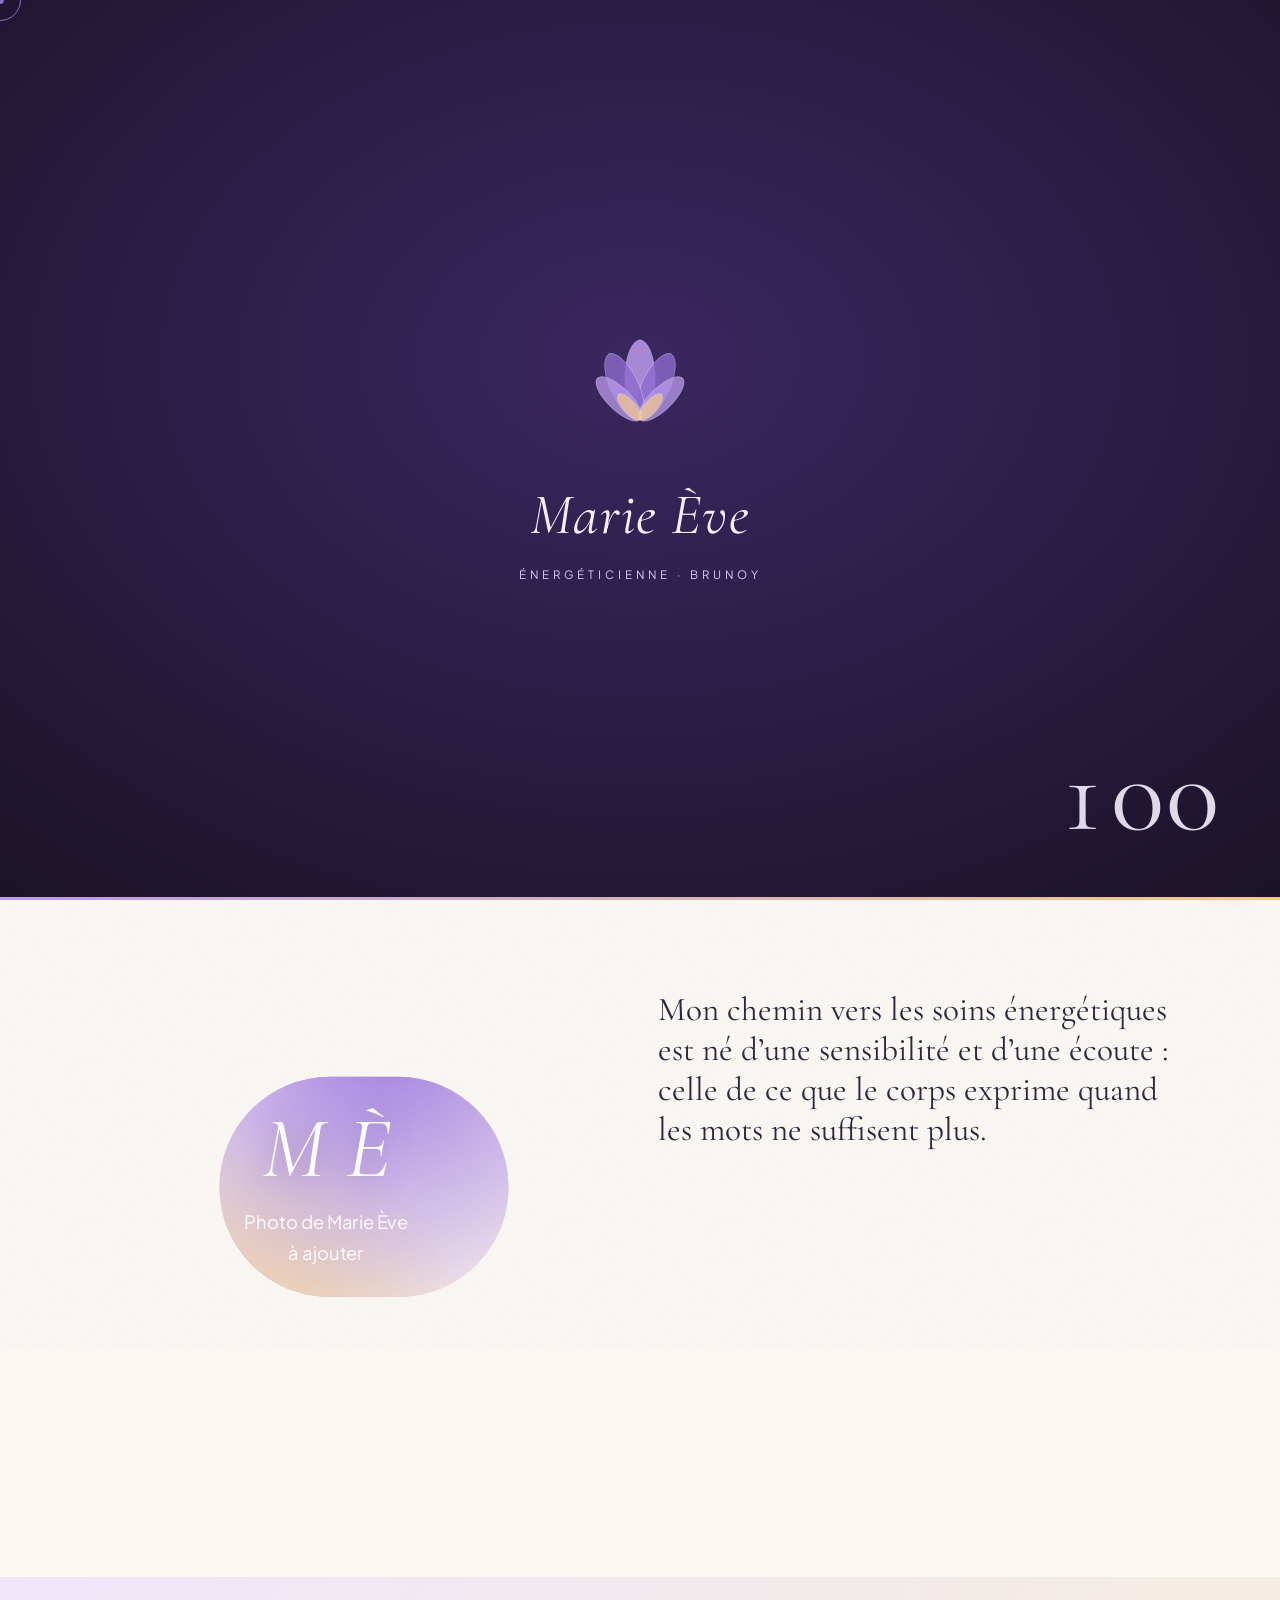
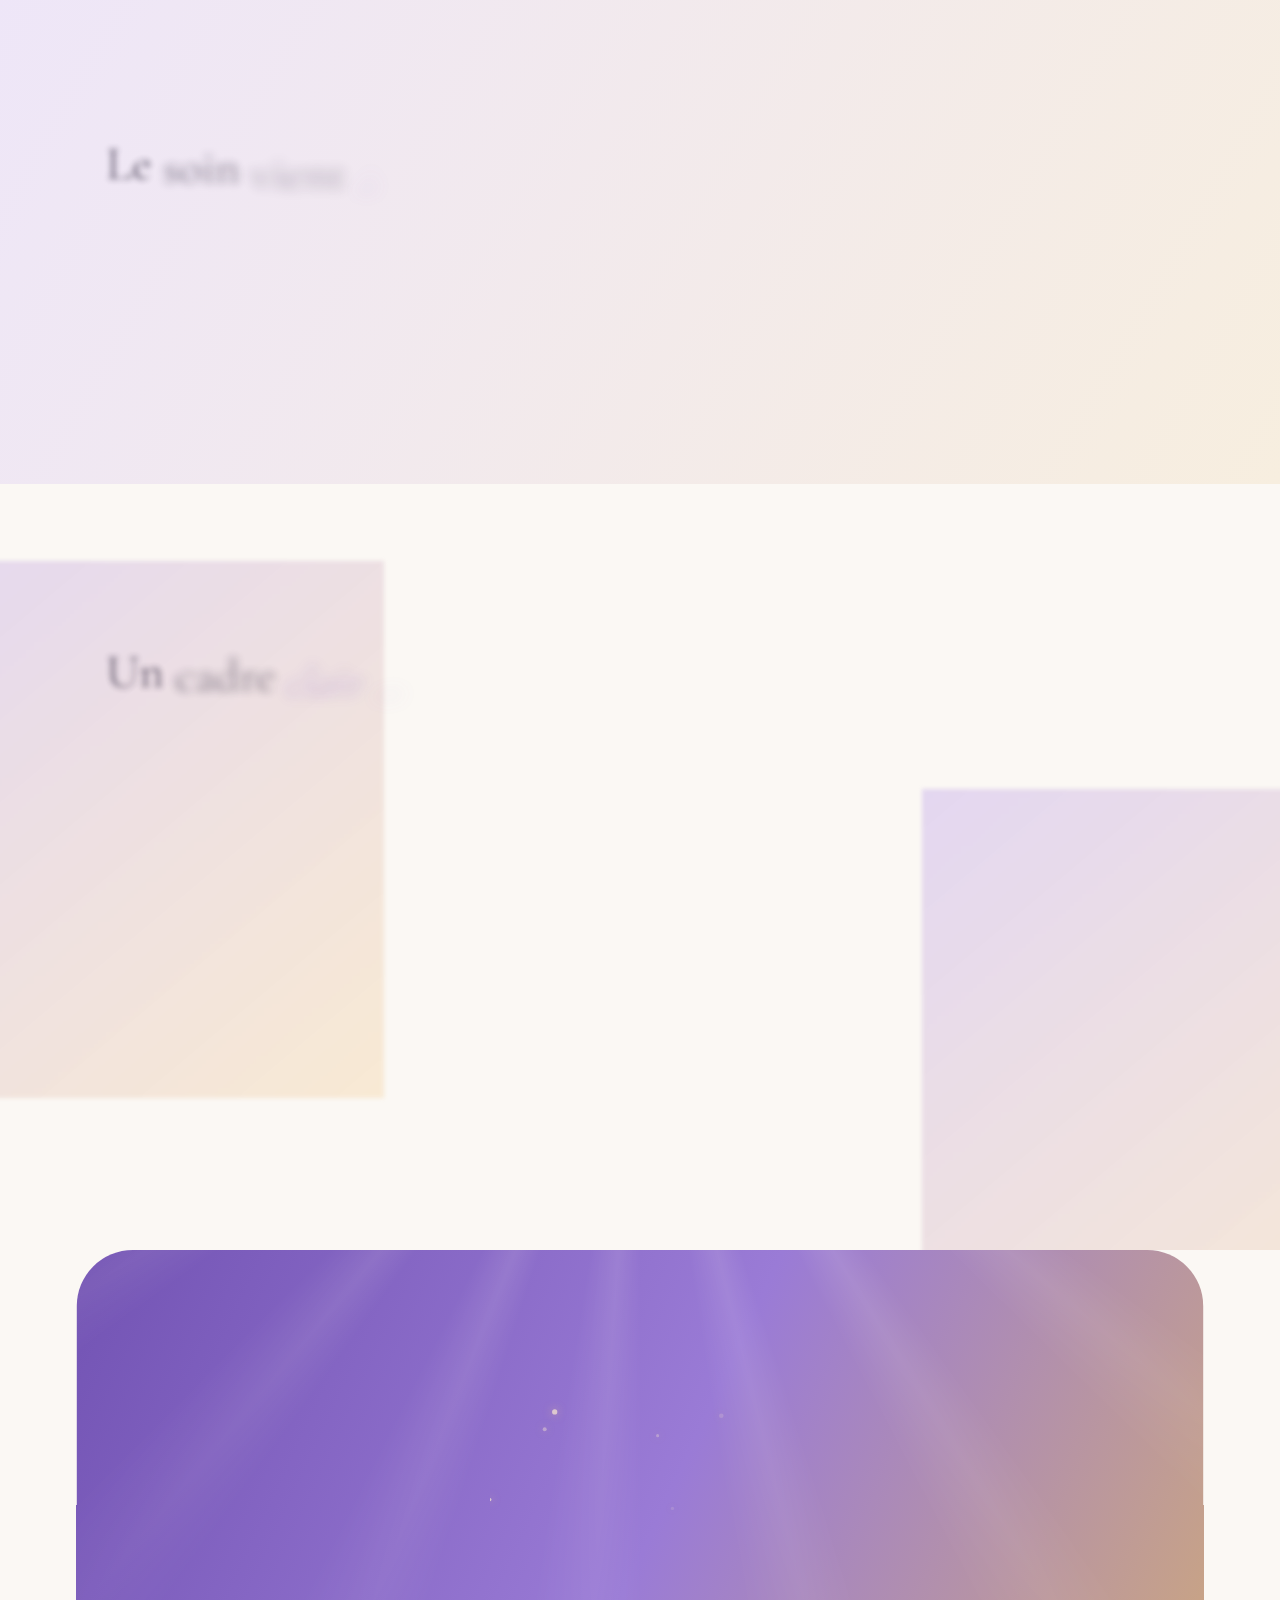
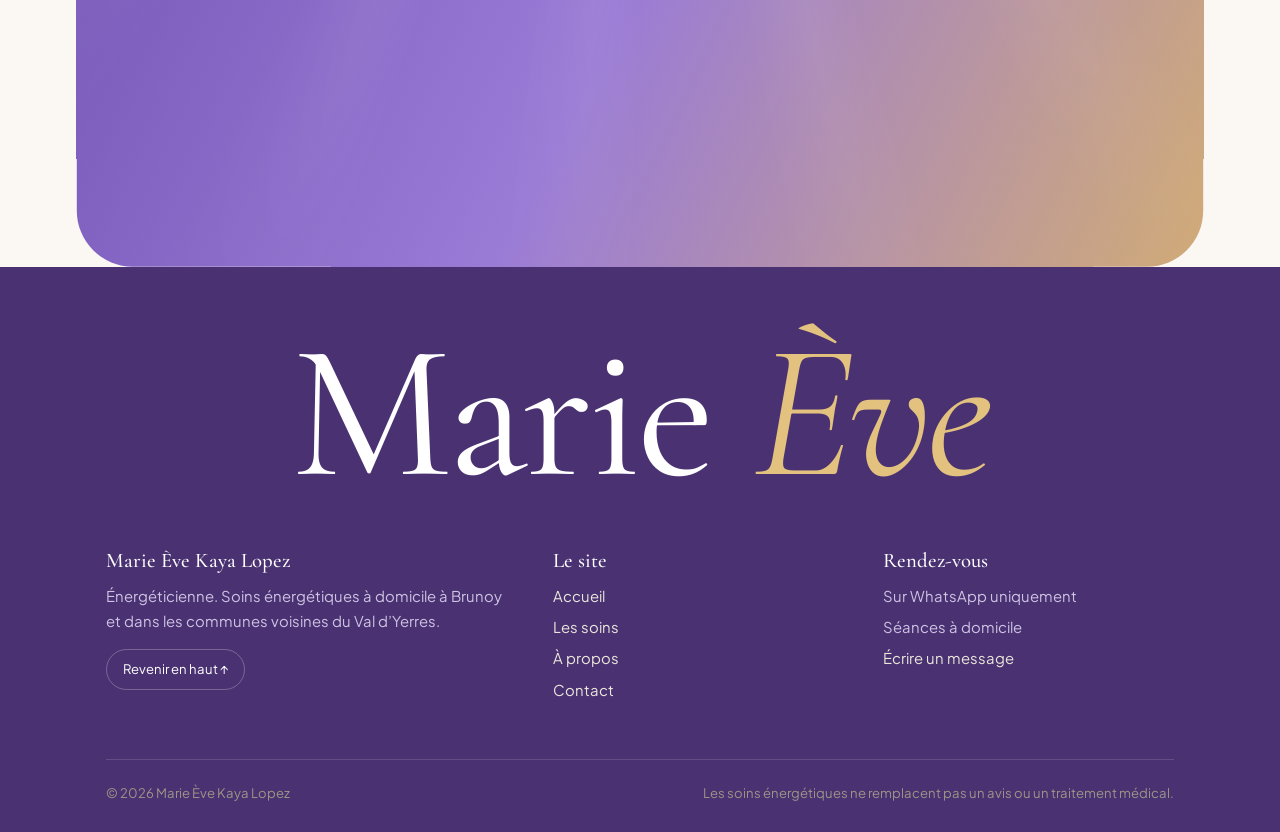
==== commit aef67a79: "Version studio : GSAP, Lenis, Three.js, Lottie et navigation sans rechargement - Préchargeur (lotus " ====
--- a/a-propos.html
+++ b/a-propos.html
@@ -1,75 +1,129 @@
 <!DOCTYPE html>
-<html lang="fr" class="sans-js">
+<html lang="fr" class="sans-js" data-theme="clair">
 <head>
 <meta charset="UTF-8">
 <meta name="viewport" content="width=device-width, initial-scale=1">
 <title>À propos — Marie Ève Kaya Lopez, énergéticienne à Brunoy</title>
 <meta name="description" content="Qui est Marie Ève Kaya Lopez, énergéticienne qui se déplace à domicile à Brunoy et dans le Val d’Yerres.">
-<meta name="theme-color" content="#FAF8F5">
+<meta name="theme-color" content="#FBF8F4">
 <meta property="og:title" content="À propos — Marie Ève Kaya Lopez, énergéticienne à Brunoy">
 <meta property="og:description" content="Qui est Marie Ève Kaya Lopez, énergéticienne qui se déplace à domicile à Brunoy et dans le Val d’Yerres.">
 <meta property="og:type" content="website">
 <meta property="og:locale" content="fr_FR">
 <link rel="preconnect" href="https://fonts.googleapis.com">
 <link rel="preconnect" href="https://fonts.gstatic.com" crossorigin>
-<link href="https://fonts.googleapis.com/css2?family=Cormorant+Garamond:ital,wght@0,400;0,500;1,400;1,500&family=Plus+Jakarta+Sans:wght@400;500;600&display=swap" rel="stylesheet">
+<link href="https://fonts.googleapis.com/css2?family=Cormorant+Garamond:ital,wght@0,300;0,400;0,500;1,300;1,400;1,500&family=Plus+Jakarta+Sans:wght@300;400;500;600&display=swap" rel="stylesheet">
 <link rel="stylesheet" href="assets/style.css">
+<script>
+(function(d){d.classList.remove("sans-js");
+var calme=window.matchMedia&&matchMedia("(prefers-reduced-motion: reduce)").matches;
+if(!calme)d.classList.add("js-anim");
+try{var t=localStorage.getItem("me-theme");if(t)d.setAttribute("data-theme",t);
+if(sessionStorage.getItem("me-vu")==="1")d.classList.add("deja-vu");}catch(e){}})(document.documentElement);
+</script>
 </head>
 <body>
-<div class="rideau" aria-hidden="true"><span>Marie Ève</span></div>
-<div class="lueur" aria-hidden="true"></div>
+<svg width="0" height="0" style="position:absolute" aria-hidden="true" focusable="false">
+  <filter id="goo"><feGaussianBlur in="SourceGraphic" stdDeviation="14" result="f"/><feColorMatrix in="f" mode="matrix" values="1 0 0 0 0  0 1 0 0 0  0 0 1 0 0  0 0 0 22 -9"/></filter>
+  <filter id="liquide" x="-10%" y="-10%" width="120%" height="120%"><feTurbulence id="liquide-bruit" type="fractalNoise" baseFrequency="0.008 0.012" numOctaves="2" seed="3"/><feDisplacementMap id="liquide-dep" in="SourceGraphic" scale="18" xChannelSelector="R" yChannelSelector="G"/></filter>
+  <filter id="distorsion" x="-10%" y="-10%" width="120%" height="120%"><feTurbulence type="turbulence" baseFrequency="0.012 0.04" numOctaves="2" seed="8"/><feDisplacementMap id="distorsion-dep" in="SourceGraphic" scale="0" xChannelSelector="R" yChannelSelector="B"/></filter>
+</svg>
+
+<div class="chargeur" aria-hidden="true">
+  <div class="chargeur__lotus"></div>
+  <div class="chargeur__nom">Marie Ève</div>
+  <div class="chargeur__metier">Énergéticienne · Brunoy</div>
+  <div class="chargeur__compteur">0</div>
+  <div class="chargeur__barre"><i></i></div>
+</div>
+<div class="volets" aria-hidden="true"><i></i><i></i><svg class="volets__logo" viewBox="0 0 120 120" aria-hidden="true"><circle cx="60" cy="60" r="56"/><path d="M30 84V38l18 30 18-30v46"/><path d="M90 38H74v46h16M74 61h13M80 28l6-6"/></svg><div class="volets__titre"></div></div>
+<div class="barre-chargement" aria-hidden="true"></div>
+<div class="grain" aria-hidden="true"></div>
+<div class="vignette" aria-hidden="true"></div>
+<div class="projecteur" aria-hidden="true"></div>
+<canvas class="trainee" aria-hidden="true"></canvas>
+<div class="curseur" aria-hidden="true"><span class="curseur__anneau"><em class="curseur__texte"></em></span><span class="curseur__point"></span></div>
 <div class="progression" aria-hidden="true"></div>
+<nav class="reperes" aria-label="Position dans la page"></nav>
 
 <header class="entete">
   <div class="conteneur">
-    <a class="marque" href="index.html">
+    <a class="marque" href="index.html" data-lien data-curseur="Accueil">
       <strong>Marie Ève Kaya Lopez</strong>
       <span>Énergéticienne · Brunoy</span>
     </a>
-    <button class="burger" id="burger" aria-expanded="false" aria-controls="menu">Menu</button>
     <nav class="menu" id="menu" aria-label="Navigation principale">
-      <a href="index.html">Accueil</a>
-      <a href="soins.html">Les soins</a>
-      <a href="a-propos.html" aria-current="page">À propos</a>
-      <a href="contact.html">Contact</a>
-      <a class="bouton bouton--wa" href="contact.html" data-wa=""><svg viewBox="0 0 24 24" fill="currentColor" aria-hidden="true"><path d="M12.04 2C6.58 2 2.13 6.45 2.13 11.91c0 1.75.46 3.45 1.32 4.95L2 22l5.28-1.38a9.9 9.9 0 0 0 4.76 1.21h.01c5.46 0 9.91-4.45 9.91-9.91C21.96 6.45 17.5 2 12.04 2zm5.8 14.16c-.24.68-1.42 1.32-1.95 1.36-.5.05-.98.23-3.3-.69-2.79-1.1-4.55-3.94-4.69-4.12-.13-.18-1.11-1.48-1.11-2.82 0-1.34.7-2 .95-2.27.25-.27.54-.34.72-.34.18 0 .36 0 .52.01.17.01.39-.06.61.47.23.55.77 1.9.84 2.04.07.14.11.3.02.48-.09.18-.14.29-.27.45-.14.16-.29.36-.41.48-.14.14-.28.29-.12.56.16.27.71 1.17 1.52 1.9 1.05.93 1.93 1.22 2.2 1.36.27.14.43.11.59-.07.16-.18.68-.79.86-1.07.18-.27.36-.22.61-.13.25.09 1.59.75 1.86.89.27.14.45.2.52.32.07.11.07.66-.17 1.34z"/></svg><span>Rendez-vous</span></a>
+      <a href="index.html" data-lien><span class="roule"><span>Accueil</span><span>Accueil</span></span></a>
+      <a href="soins.html" data-lien><span class="roule"><span>Les soins</span><span>Les soins</span></span></a>
+      <a href="a-propos.html" data-lien aria-current="page"><span class="roule"><span>À propos</span><span>À propos</span></span></a>
+      <a href="contact.html" data-lien><span class="roule"><span>Contact</span><span>Contact</span></span></a>
+      <span class="menu__indic" aria-hidden="true"></span>
     </nav>
+    <div class="outils">
+      <button class="outil outil--theme" type="button" aria-label="Changer de mode clair ou sombre" data-curseur="Mode"><svg class="soleil" viewBox="0 0 24 24" fill="none" stroke="currentColor" stroke-width="1.5"><circle cx="12" cy="12" r="4.5"/><path d="M12 2v2M12 20v2M2 12h2M20 12h2M4.9 4.9l1.4 1.4M17.7 17.7l1.4 1.4M4.9 19.1l1.4-1.4M17.7 6.3l1.4-1.4"/></svg><svg class="lune" viewBox="0 0 24 24" fill="none" stroke="currentColor" stroke-width="1.5"><path d="M20 14.5A8 8 0 1 1 9.5 4a6.5 6.5 0 0 0 10.5 10.5z"/></svg></button>
+      <button class="outil outil--son" type="button" aria-pressed="false" aria-label="Activer les sons" data-curseur="Son"><svg viewBox="0 0 24 24" fill="none" stroke="currentColor" stroke-width="1.5"><path d="M4 10v4h4l5 4V6L8 10H4z"/><path class="onde-son" d="M16 9a4 4 0 0 1 0 6M18.5 6.5a7.5 7.5 0 0 1 0 11"/></svg></button>
+      <a class="bouton bouton--wa bouton--entete" href="contact.html" data-wa="" data-curseur="WhatsApp" data-aimant><svg viewBox="0 0 24 24" fill="currentColor" aria-hidden="true"><path d="M12.04 2C6.58 2 2.13 6.45 2.13 11.91c0 1.75.46 3.45 1.32 4.95L2 22l5.28-1.38a9.9 9.9 0 0 0 4.76 1.21h.01c5.46 0 9.91-4.45 9.91-9.91C21.96 6.45 17.5 2 12.04 2zm5.8 14.16c-.24.68-1.42 1.32-1.95 1.36-.5.05-.98.23-3.3-.69-2.79-1.1-4.55-3.94-4.69-4.12-.13-.18-1.11-1.48-1.11-2.82 0-1.34.7-2 .95-2.27.25-.27.54-.34.72-.34.18 0 .36 0 .52.01.17.01.39-.06.61.47.23.55.77 1.9.84 2.04.07.14.11.3.02.48-.09.18-.14.29-.27.45-.14.16-.29.36-.41.48-.14.14-.28.29-.12.56.16.27.71 1.17 1.52 1.9 1.05.93 1.93 1.22 2.2 1.36.27.14.43.11.59-.07.16-.18.68-.79.86-1.07.18-.27.36-.22.61-.13.25.09 1.59.75 1.86.89.27.14.45.2.52.32.07.11.07.66-.17 1.34z"/></svg><span class="roule"><span>Rendez-vous</span><span>Rendez-vous</span></span></a>
+      <button class="burger" id="burger" type="button" aria-expanded="false" aria-controls="menu-mobile" aria-label="Ouvrir le menu"><i></i><i></i><i></i></button>
+    </div>
   </div>
 </header>
 
-<main>
-
-<section class="ouverture">
-  <canvas class="etincelles" aria-hidden="true"></canvas>
-  <div class="halo halo--1" data-profondeur="30" aria-hidden="true"></div><div class="halo halo--2" data-profondeur="-40" aria-hidden="true"></div>
-  <div class="conteneur">
-    <div>
-      <span class="surtitre">À propos</span>
-      <h1><span class="monte"><span>Marie Ève</span></span><span class="monte"><span><em>Kaya Lopez</em></span></span></h1>
-      <!-- >>> PARCOURS : texte provisoire, à réécrire avec le vrai parcours et les formations de Marie Ève -->
-      <p class="chapeau">Énergéticienne installée à Brunoy, j’accompagne les personnes qui souhaitent se libérer de ce qui les pèse et retrouver un équilibre intérieur.</p>
-      <p>Mon chemin vers les soins énergétiques est né d’une sensibilité et d’une écoute : celle de ce que le corps exprime quand les mots ne suffisent plus. Au fil des années et des formations, j’ai développé une pratique douce et attentive, que j’ai choisi d’exercer à domicile pour que chacun puisse recevoir son soin dans un cadre familier, sans avoir à se déplacer.</p>
-      <p>Je ne promets pas de miracle. Je m’engage à être pleinement présente, à vous écouter sans jugement et à vous accompagner à votre rythme.</p>
-    </div>
-    <div class="scene" data-profondeur="-18">
+<div class="menu-mobile" id="menu-mobile">
+  <a href="index.html" data-lien><span>Accueil</span></a>
+  <a href="soins.html" data-lien><span>Les soins</span></a>
+  <a href="a-propos.html" data-lien aria-current="page"><span>À propos</span></a>
+  <a href="contact.html" data-lien><span>Contact</span></a>
+  <a class="bouton bouton--wa" href="contact.html" data-wa="" data-curseur="WhatsApp" data-aimant><svg viewBox="0 0 24 24" fill="currentColor" aria-hidden="true"><path d="M12.04 2C6.58 2 2.13 6.45 2.13 11.91c0 1.75.46 3.45 1.32 4.95L2 22l5.28-1.38a9.9 9.9 0 0 0 4.76 1.21h.01c5.46 0 9.91-4.45 9.91-9.91C21.96 6.45 17.5 2 12.04 2zm5.8 14.16c-.24.68-1.42 1.32-1.95 1.36-.5.05-.98.23-3.3-.69-2.79-1.1-4.55-3.94-4.69-4.12-.13-.18-1.11-1.48-1.11-2.82 0-1.34.7-2 .95-2.27.25-.27.54-.34.72-.34.18 0 .36 0 .52.01.17.01.39-.06.61.47.23.55.77 1.9.84 2.04.07.14.11.3.02.48-.09.18-.14.29-.27.45-.14.16-.29.36-.41.48-.14.14-.28.29-.12.56.16.27.71 1.17 1.52 1.9 1.05.93 1.93 1.22 2.2 1.36.27.14.43.11.59-.07.16-.18.68-.79.86-1.07.18-.27.36-.22.61-.13.25.09 1.59.75 1.86.89.27.14.45.2.52.32.07.11.07.66-.17 1.34z"/></svg><span class="roule"><span>Prendre rendez-vous</span><span>Prendre rendez-vous</span></span></a>
+  <p>Séances à domicile, Brunoy et alentour</p>
+</div>
+
+<main id="contenu" data-page="apropos">
+
+<section class="ouverture ouverture--page" data-repere="À propos">
+  <div class="halo halo--1" aria-hidden="true"></div><div class="halo halo--2" aria-hidden="true"></div>
+  <svg class="fleur dessine" viewBox="0 0 200 200" aria-hidden="true" data-fleur><circle cx="100" cy="100" r="30"/><circle cx="130.00" cy="100.00" r="30"/><circle cx="115.00" cy="125.98" r="30"/><circle cx="85.00" cy="125.98" r="30"/><circle cx="70.00" cy="100.00" r="30"/><circle cx="85.00" cy="74.02" r="30"/><circle cx="115.00" cy="74.02" r="30"/><circle cx="145.03" cy="126.00" r="30"/><circle cx="100.00" cy="152.00" r="30"/><circle cx="54.97" cy="126.00" r="30"/><circle cx="54.97" cy="74.00" r="30"/><circle cx="100.00" cy="48.00" r="30"/><circle cx="145.03" cy="74.00" r="30"/><circle cx="100" cy="100" r="90"/><circle cx="100" cy="100" r="96"/></svg>
+  <div class="conteneur">
+    <span class="surtitre" data-r="masque">À propos</span>
+    <h1 class="titre-xxl" data-xxl><span class="ligne">Marie Ève</span><span class="ligne"><em class="degrade-anime">Kaya Lopez</em></span></h1>
+    <p class="chapeau" data-r="monte">Énergéticienne installée à Brunoy, j’accompagne les personnes qui souhaitent se libérer de ce qui leur pèse et retrouver un équilibre intérieur.</p>
+  </div>
+</section>
+
+<section class="section" data-repere="Mon histoire">
+  <div class="conteneur">
+    <div class="grille grille-2" style="align-items:center">
+      <div class="devoile-cadre" data-devoile><div class="scene" data-profondeur="-18">
       <div class="aura" aria-hidden="true"></div>
-      <div class="portrait relief" role="img" aria-label="Emplacement de la photo de Marie Ève">
+      <div class="gouttes" aria-hidden="true"><i></i><i></i><i></i><i></i></div>
+      
+      <!-- >>> PHOTO : remplacer .portrait__image par <img class="portrait__image" src="assets/marie-eve.jpg" alt="Marie Ève Kaya Lopez"> -->
+      <div class="portrait" role="img" aria-label="Emplacement de la photo de Marie Ève" data-curseur="Respirer" data-relief>
+        <div class="portrait__image"></div>
         <div><span>M È</span>Photo de Marie Ève<br>à ajouter</div>
-      </div>
-    </div>
-  </div>
-</section>
-
-<section class="section section--sable">
+        <i class="portrait__reflet"></i>
+      </div>
+    </div></div>
+      <div>
+        <span class="surtitre" data-r="masque">Mon chemin</span>
+        <!-- >>> PARCOURS : texte provisoire, à réécrire avec le vrai parcours et les formations de Marie Ève -->
+        <p class="texte-revele" data-revele style="font-size:clamp(1.5rem,2.6vw,2.2rem)">Mon chemin vers les soins énergétiques est né d’une sensibilité et d’une écoute : celle de ce que le corps exprime quand les mots ne suffisent plus.</p>
+        <p data-r="monte">Au fil des années et des formations, j’ai développé une pratique douce et attentive, que j’ai choisi d’exercer à domicile pour que chacun puisse recevoir son soin dans un cadre familier, sans avoir à se déplacer.</p>
+        <p data-r="monte">Je ne promets pas de miracle. Je m’engage à être pleinement présente, à vous écouter sans jugement et à vous accompagner à votre rythme.</p>
+      </div>
+    </div>
+  </div>
+</section>
+
+<section class="section section--sable fond-anime" data-repere="Pourquoi à domicile">
   <div class="conteneur">
     <div class="grille grille-2">
-      <div class="paraitre">
-        <span class="surtitre">Pourquoi à domicile ?</span>
-        <h2>Le soin vient <em>à vous</em></h2>
-        <p>Recevoir un soin chez soi, c’est éviter le trajet, rester dans un lieu où l’on se sent en sécurité et pouvoir se reposer tout de suite après. C’est aussi plus simple pour les personnes âgées, fatiguées ou peu mobiles, et pour les parents qui ne peuvent pas facilement s’absenter.</p>
+      <div>
+        <span class="surtitre" data-r="masque">Pourquoi à domicile ?</span>
+        <h2 data-titre>Le soin vient <em>à vous</em></h2>
+        <p data-r="monte">Recevoir un soin chez soi, c’est éviter le trajet, rester dans un lieu où l’on se sent en sécurité et pouvoir se reposer tout de suite après. C’est aussi plus simple pour les personnes âgées, fatiguées ou peu mobiles, et pour les parents qui ne peuvent pas facilement s’absenter.</p>
       </div>
       <!-- >>> FORMATIONS : à compléter (intitulés, organismes, années) -->
-      <div class="carte relief paraitre">
+      <div class="carte" data-r="droite" data-relief><i class="carte__reflet"></i>
         <span class="num">Formations</span>
         <h3>Mon parcours</h3>
         <p class="note">Cette partie attend les formations et certifications de Marie Ève (intitulés, organismes, années).</p>
@@ -78,53 +132,49 @@
   </div>
 </section>
 
-<section class="section">
-  <div class="conteneur">
-    <div class="entete-section paraitre">
-      <span class="surtitre">Mes engagements</span>
-      <h2>Un cadre <em>clair et respectueux</em></h2>
-    </div>
-    <ul class="valeurs grille grille-2">
-      <li class="paraitre"><h3>Complémentaire de la médecine</h3><p>Mon accompagnement ne remplace jamais un avis, un diagnostic ou un traitement médical.</p></li>
-      <li class="paraitre"><h3>Respect de votre libre arbitre</h3><p>Rien n’est fait sans votre accord, et vous restez libre d’arrêter à tout moment.</p></li>
-      <li class="paraitre"><h3>Confidentialité</h3><p>Ce qui se dit pendant la séance reste entre nous.</p></li>
-      <li class="paraitre"><h3>Honnêteté</h3><p>Si votre situation relève d’un autre professionnel, je vous le dirai et je vous orienterai.</p></li>
-    </ul>
-  </div>
-</section>
-
-<section class="section section--nuit bandeau zoom-ouvre">
+<section class="section" data-repere="Engagements">
+  <div class="liquide-fond" aria-hidden="true"><i></i><i></i></div>
+  <div class="conteneur">
+    <div class="entete-section"><span class="surtitre" data-r="masque">Mes engagements</span><h2 data-titre>Un cadre <em>clair et respectueux</em></h2></div>
+    <div class="grille grille-2">
+      <div class="carte" data-r="gauche" data-relief><i class="carte__reflet"></i><h3>Complémentaire de la médecine</h3><p>Mon accompagnement ne remplace jamais un avis, un diagnostic ou un traitement médical.</p></div>
+      <div class="carte" data-r="droite" data-relief><i class="carte__reflet"></i><h3>Respect de votre libre arbitre</h3><p>Rien n’est fait sans votre accord, et vous restez libre d’arrêter à tout moment.</p></div>
+      <div class="carte" data-r="gauche" data-relief><i class="carte__reflet"></i><h3>Confidentialité</h3><p>Ce qui se dit pendant la séance reste entre nous.</p></div>
+      <div class="carte" data-r="droite" data-relief><i class="carte__reflet"></i><h3>Honnêteté</h3><p>Si votre situation relève d’un autre professionnel, je vous le dirai et je vous orienterai.</p></div>
+    </div>
+  </div>
+</section>
+
+<section class="section section--nuit bandeau" data-repere="Rendez-vous">
+  <div class="rayons" aria-hidden="true"></div>
   <canvas class="etincelles" aria-hidden="true"></canvas>
-  <div class="conteneur etroit paraitre">
-    <h2>Faisons <em>connaissance</em></h2>
-    <p class="chapeau">Une question avant de réserver ? Écrivez-moi, je vous réponds avec plaisir.</p>
-    <div class="actions"><a class="bouton bouton--wa" href="contact.html" data-wa=""><svg viewBox="0 0 24 24" fill="currentColor" aria-hidden="true"><path d="M12.04 2C6.58 2 2.13 6.45 2.13 11.91c0 1.75.46 3.45 1.32 4.95L2 22l5.28-1.38a9.9 9.9 0 0 0 4.76 1.21h.01c5.46 0 9.91-4.45 9.91-9.91C21.96 6.45 17.5 2 12.04 2zm5.8 14.16c-.24.68-1.42 1.32-1.95 1.36-.5.05-.98.23-3.3-.69-2.79-1.1-4.55-3.94-4.69-4.12-.13-.18-1.11-1.48-1.11-2.82 0-1.34.7-2 .95-2.27.25-.27.54-.34.72-.34.18 0 .36 0 .52.01.17.01.39-.06.61.47.23.55.77 1.9.84 2.04.07.14.11.3.02.48-.09.18-.14.29-.27.45-.14.16-.29.36-.41.48-.14.14-.28.29-.12.56.16.27.71 1.17 1.52 1.9 1.05.93 1.93 1.22 2.2 1.36.27.14.43.11.59-.07.16-.18.68-.79.86-1.07.18-.27.36-.22.61-.13.25.09 1.59.75 1.86.89.27.14.45.2.52.32.07.11.07.66-.17 1.34z"/></svg><span>Écrire sur WhatsApp</span></a></div>
+  <div class="conteneur etroit">
+    <h2 data-titre>Faisons <em>connaissance</em></h2>
+    <p class="chapeau" data-r="monte">Une question avant de réserver ? Écrivez-moi, je vous réponds avec plaisir.</p>
+    <div class="actions" data-r="zoom"><a class="bouton bouton--wa" href="contact.html" data-wa="" data-curseur="WhatsApp" data-aimant><svg viewBox="0 0 24 24" fill="currentColor" aria-hidden="true"><path d="M12.04 2C6.58 2 2.13 6.45 2.13 11.91c0 1.75.46 3.45 1.32 4.95L2 22l5.28-1.38a9.9 9.9 0 0 0 4.76 1.21h.01c5.46 0 9.91-4.45 9.91-9.91C21.96 6.45 17.5 2 12.04 2zm5.8 14.16c-.24.68-1.42 1.32-1.95 1.36-.5.05-.98.23-3.3-.69-2.79-1.1-4.55-3.94-4.69-4.12-.13-.18-1.11-1.48-1.11-2.82 0-1.34.7-2 .95-2.27.25-.27.54-.34.72-.34.18 0 .36 0 .52.01.17.01.39-.06.61.47.23.55.77 1.9.84 2.04.07.14.11.3.02.48-.09.18-.14.29-.27.45-.14.16-.29.36-.41.48-.14.14-.28.29-.12.56.16.27.71 1.17 1.52 1.9 1.05.93 1.93 1.22 2.2 1.36.27.14.43.11.59-.07.16-.18.68-.79.86-1.07.18-.27.36-.22.61-.13.25.09 1.59.75 1.86.89.27.14.45.2.52.32.07.11.07.66-.17 1.34z"/></svg><span class="roule"><span>Écrire sur WhatsApp</span><span>Écrire sur WhatsApp</span></span></a></div>
   </div>
 </section>
 
 </main>
 
 <footer class="pied">
+  <div class="pied__geant" aria-hidden="true">Marie <em>Ève</em></div>
   <div class="conteneur">
     <div>
       <h3>Marie Ève Kaya Lopez</h3>
       <p>Énergéticienne. Soins énergétiques à domicile à Brunoy et dans les communes voisines du Val d’Yerres.</p>
+      <button class="haut" type="button" data-curseur="Haut">Revenir en haut ↑</button>
     </div>
     <div>
       <h3>Le site</h3>
-      <ul>
-        <li><a href="index.html">Accueil</a></li>
-        <li><a href="soins.html">Les soins</a></li>
-        <li><a href="a-propos.html">À propos</a></li>
-        <li><a href="contact.html">Contact</a></li>
-      </ul>
+      <ul><li><a href="index.html" data-lien>Accueil</a></li><li><a href="soins.html" data-lien>Les soins</a></li><li><a href="a-propos.html" data-lien>À propos</a></li><li><a href="contact.html" data-lien>Contact</a></li></ul>
     </div>
     <div>
       <h3>Rendez-vous</h3>
       <ul>
         <li>Sur WhatsApp uniquement</li>
         <li>Séances à domicile</li>
-        <li><a href="contact.html">Écrire un message</a></li>
+        <li><a href="contact.html" data-lien>Écrire un message</a></li>
       </ul>
     </div>
     <div class="pied__bas">
@@ -134,9 +184,23 @@
   </div>
 </footer>
 
-<a class="flottant" href="contact.html" data-wa="" aria-label="Écrire à Marie Ève sur WhatsApp"><svg viewBox="0 0 24 24" fill="currentColor" aria-hidden="true"><path d="M12.04 2C6.58 2 2.13 6.45 2.13 11.91c0 1.75.46 3.45 1.32 4.95L2 22l5.28-1.38a9.9 9.9 0 0 0 4.76 1.21h.01c5.46 0 9.91-4.45 9.91-9.91C21.96 6.45 17.5 2 12.04 2zm5.8 14.16c-.24.68-1.42 1.32-1.95 1.36-.5.05-.98.23-3.3-.69-2.79-1.1-4.55-3.94-4.69-4.12-.13-.18-1.11-1.48-1.11-2.82 0-1.34.7-2 .95-2.27.25-.27.54-.34.72-.34.18 0 .36 0 .52.01.17.01.39-.06.61.47.23.55.77 1.9.84 2.04.07.14.11.3.02.48-.09.18-.14.29-.27.45-.14.16-.29.36-.41.48-.14.14-.28.29-.12.56.16.27.71 1.17 1.52 1.9 1.05.93 1.93 1.22 2.2 1.36.27.14.43.11.59-.07.16-.18.68-.79.86-1.07.18-.27.36-.22.61-.13.25.09 1.59.75 1.86.89.27.14.45.2.52.32.07.11.07.66-.17 1.34z"/></svg></a>
-
+<a class="flottant" href="contact.html" data-wa="" data-curseur="WhatsApp" aria-label="Écrire à Marie Ève sur WhatsApp"><svg viewBox="0 0 24 24" fill="currentColor" aria-hidden="true"><path d="M12.04 2C6.58 2 2.13 6.45 2.13 11.91c0 1.75.46 3.45 1.32 4.95L2 22l5.28-1.38a9.9 9.9 0 0 0 4.76 1.21h.01c5.46 0 9.91-4.45 9.91-9.91C21.96 6.45 17.5 2 12.04 2zm5.8 14.16c-.24.68-1.42 1.32-1.95 1.36-.5.05-.98.23-3.3-.69-2.79-1.1-4.55-3.94-4.69-4.12-.13-.18-1.11-1.48-1.11-2.82 0-1.34.7-2 .95-2.27.25-.27.54-.34.72-.34.18 0 .36 0 .52.01.17.01.39-.06.61.47.23.55.77 1.9.84 2.04.07.14.11.3.02.48-.09.18-.14.29-.27.45-.14.16-.29.36-.41.48-.14.14-.28.29-.12.56.16.27.71 1.17 1.52 1.9 1.05.93 1.93 1.22 2.2 1.36.27.14.43.11.59-.07.16-.18.68-.79.86-1.07.18-.27.36-.22.61-.13.25.09 1.59.75 1.86.89.27.14.45.2.52.32.07.11.07.66-.17 1.34z"/></svg></a>
+
+<div class="toast" role="status" aria-live="polite"><strong></strong><span></span><button class="toast__fermer" type="button" aria-label="Fermer">×</button><i class="toast__temps"></i></div>
+
+<div class="modale" role="dialog" aria-modal="true" aria-labelledby="modale-titre">
+  <div class="modale__fond" data-fermer></div>
+  <div class="modale__boite"><button class="modale__fermer" type="button" data-fermer aria-label="Fermer">×</button><div class="modale__contenu"></div></div>
+</div>
+
+<script src="assets/vendor/gsap.min.js"></script>
+<script src="assets/vendor/ScrollTrigger.min.js"></script>
+<script src="assets/vendor/split-type.min.js"></script>
+<script src="assets/vendor/lenis.min.js"></script>
+<script src="assets/soins-data.js"></script>
 <script src="assets/main.js"></script>
-<script src="assets/motion.js"></script>
+<script src="assets/lotus.js"></script>
+<script src="assets/scene3d.js"></script>
+<script src="assets/experience.js"></script>
 </body>
 </html>
--- a/assets/style.css
+++ b/assets/style.css
@@ -184,68 +184,6 @@
 .avertissement{font-size:.88rem;color:var(--encre-3);border-left:2px solid var(--or);padding-left:16px;margin-top:30px;}
 
 /* ==========================================================================
-   Motion design
-   ========================================================================== */
-
-/* Halos violets qui dérivent lentement derrière l'ouverture */
-.ouverture{position:relative;overflow:hidden;}
-.ouverture .conteneur{position:relative;z-index:1;}
-.halo{position:absolute;border-radius:50%;filter:blur(60px);opacity:.55;pointer-events:none;z-index:0;will-change:transform;}
-.halo--1{width:520px;height:520px;background:radial-gradient(circle,var(--lilas),transparent 70%);top:-160px;right:-120px;animation:derive 18s ease-in-out infinite alternate;}
-.halo--2{width:380px;height:380px;background:radial-gradient(circle,#D9CFA8,transparent 70%);bottom:-140px;left:-100px;opacity:.45;animation:derive 22s ease-in-out infinite alternate-reverse;}
-.halo--3{width:200px;height:200px;background:radial-gradient(circle,rgba(179,54,74,.55),transparent 70%);top:40%;left:46%;opacity:.25;animation:derive 26s ease-in-out infinite alternate;}
-@keyframes derive{from{translate:0 0;scale:1;}to{translate:-40px 50px;scale:1.15;}}
-
-/* Titre : les lignes montent une à une */
-.monte{display:block;overflow:hidden;}
-.monte>span{display:inline-block;transform:translateY(105%);animation:monte 1.1s var(--courbe) forwards;}
-.monte:nth-child(2)>span{animation-delay:.15s;}
-.monte:nth-child(3)>span{animation-delay:.3s;}
-@keyframes monte{to{transform:none;}}
-.ouverture .chapeau,.ouverture .actions,.ouverture .lieu{opacity:0;animation:fondu 1s var(--courbe) .55s forwards;}
-@keyframes fondu{from{opacity:0;transform:translateY(14px);}to{opacity:1;transform:none;}}
-
-/* Portrait : zoom lent à l'arrivée, puis respiration */
-.portrait{animation:dezoom 1.8s var(--courbe) both;}
-.portrait>div{animation:respire 9s ease-in-out 1.8s infinite alternate;}
-@keyframes dezoom{from{scale:1.25;opacity:0;clip-path:inset(15% 15% 15% 15% round 999px);}to{scale:1;opacity:1;clip-path:inset(0 0 0 0 round 0);}}
-@keyframes respire{from{transform:scale(1);}to{transform:scale(1.06);}}
-
-/* Apparition au défilement : montée + léger zoom */
-.paraitre{opacity:0;}
-.paraitre.vu{animation:apparait 1.1s var(--courbe) var(--d,0s) both;}
-@keyframes apparait{from{opacity:0;translate:0 40px;scale:.92;}to{opacity:1;translate:0 0;scale:1;}}
-.sans-js .paraitre{opacity:1;transform:none;}
-
-/* Zoom au survol des cartes */
-.carte{transition:transform .5s var(--courbe),box-shadow .5s var(--courbe),border-color .5s;}
-.carte:hover{transform:translateY(-6px) scale(1.02);box-shadow:0 22px 50px -24px rgba(43,33,64,.35);border-color:var(--lilas);}
-.carte .num{color:var(--violet);}
-
-/* Filet qui se dessine sous les étapes */
-.etapes li{border-top:none;position:relative;}
-.etapes li::after{content:"";position:absolute;top:0;left:0;height:1px;width:100%;background:var(--violet);transform:scaleX(0);transform-origin:left;transition:transform 1.2s var(--courbe) .2s;}
-.etapes li.vu::after{transform:scaleX(1);}
-
-/* Bandeau du bas : halo qui suit le défilement */
-.section--nuit::before{content:"";position:absolute;width:600px;height:600px;border-radius:50%;background:radial-gradient(circle,rgba(199,180,230,.35),transparent 65%);left:50%;top:50%;transform:translate(-50%,calc(-50% + var(--p,0px)));pointer-events:none;}
-.section--nuit>.conteneur{position:relative;}
-
-/* Bouton WhatsApp flottant : pulsation discrète */
-.flottant::before{content:"";position:absolute;inset:0;border-radius:50%;background:var(--whatsapp);animation:pulse 2.8s ease-out infinite;z-index:-1;}
-@keyframes pulse{from{transform:scale(1);opacity:.5;}to{transform:scale(1.7);opacity:0;}}
-
-/* Barre de lecture */
-.progression{position:fixed;top:0;left:0;height:2px;width:100%;background:linear-gradient(90deg,var(--violet),var(--rouge));transform:scaleX(var(--lecture,0));transform-origin:left;z-index:70;}
-
-@media (prefers-reduced-motion:reduce){
-  .halo,.portrait,.portrait>div,.flottant::before{animation:none!important;}
-  .monte>span,.ouverture .chapeau,.ouverture .actions,.ouverture .lieu{animation:none!important;transform:none;opacity:1;}
-  .paraitre,.paraitre.vu{opacity:1;transform:none;animation:none!important;}
-  .etapes li::after{transform:scaleX(1);}
-}
-
-/* ==========================================================================
    Thème aura : boutons en pilule, arche, halo lavande et or
    ========================================================================== */
 .surtitre{color:var(--violet);}
@@ -309,90 +247,393 @@
 .section--nuit .chapeau{color:rgba(255,255,255,.92);}
 .section--nuit h2{text-shadow:0 2px 24px rgba(74,50,114,.25);}
 
+
 /* ==========================================================================
-   Motion design, niveau 2 : site vivant
+   EXPÉRIENCE — couche d'animation « studio »
+   GSAP + ScrollTrigger, Lenis, SplitType, Three.js, Lottie, SVG, CSS.
    ========================================================================== */
 
-/* Rideau de transition entre les pages */
-.rideau{position:fixed;inset:0;z-index:100;pointer-events:none;display:flex;align-items:center;justify-content:center;
-  background:linear-gradient(125deg,#6E4FB0,#9A7BD6 55%,#E2BE7C);clip-path:circle(150% at 50% 50%);
-  animation:rideauOuvre 1.1s cubic-bezier(.76,0,.24,1) .1s forwards;}
-.rideau span{font-family:var(--titre);font-style:italic;font-size:clamp(2rem,6vw,4rem);color:#fff;opacity:0;animation:rideauNom 1s ease forwards;}
-@keyframes rideauOuvre{to{clip-path:circle(0% at 50% 50%);}}
-@keyframes rideauNom{0%{opacity:0;transform:scale(.9);}40%{opacity:1;transform:none;}100%{opacity:0;transform:scale(1.15);}}
-.rideau.ferme{animation:rideauFerme .7s cubic-bezier(.76,0,.24,1) forwards;}
-.rideau.ferme span{animation:none;opacity:1;}
-@keyframes rideauFerme{from{clip-path:circle(0% at var(--x,50%) var(--y,50%));}to{clip-path:circle(150% at var(--x,50%) var(--y,50%));}}
-
-/* Lueur qui suit le curseur */
-.lueur{position:fixed;top:0;left:0;width:520px;height:520px;margin:-260px 0 0 -260px;border-radius:50%;pointer-events:none;z-index:2;
-  background:radial-gradient(circle,rgba(157,120,226,.22),rgba(243,201,138,.10) 40%,transparent 68%);mix-blend-mode:multiply;opacity:0;transition:opacity .6s;will-change:transform;}
-.lueur.active{opacity:1;}
-@media (pointer:coarse){.lueur{display:none;}}
-
-/* Particules dorées */
-.etincelles{position:absolute;inset:0;width:100%;height:100%;pointer-events:none;z-index:0;}
-
-/* Ouverture de l'accueil : plein écran, zoom au défilement */
-.ouverture--accueil{min-height:calc(100svh - 76px);display:flex;align-items:center;}
-.ouverture--accueil .conteneur{width:100%;}
-.ouverture__texte,.scene{will-change:transform,opacity;}
-.scene{position:relative;}
+html,body{overflow-x:clip;}
+html.lenis,html.lenis body{height:auto;}
+.lenis.lenis-smooth{scroll-behavior:auto!important;}
+.lenis.lenis-stopped{overflow:hidden;}
+body{transition:background-color .8s var(--courbe),color .8s var(--courbe);}
+::selection{background:var(--violet);color:#fff;}
+
+/* ---------- Mode sombre ---------- */
+[data-theme=sombre]{
+  --papier:#16111F;--papier-2:#1F1830;--sable:#2C2342;--lilas:#B79CE8;--violet:#B596F0;
+  --encre:#F2ECFA;--encre-2:#CFC5E2;--encre-3:#9C92B4;--or:#E2C27E;--or-fonce:#E8C886;
+  --nuit:#0E0A15;--filet:rgba(242,236,250,.12);--verre:rgba(31,24,48,.55);
+}
+[data-theme=sombre] .carte,[data-theme=sombre] .formulaire,[data-theme=sombre] .communes li{background:rgba(255,255,255,.04);}
+[data-theme=sombre] .soin--pile{background:#1E1730!important;}
+[data-theme=sombre] .soin__infos{background:linear-gradient(160deg,#2A2042,#2B2418);}
+[data-theme=sombre] .champ input,[data-theme=sombre] .champ select,[data-theme=sombre] .champ textarea{background:#1A1426;border-color:#3A2F55;color:var(--encre);}
+[data-theme=sombre] .defile{background:var(--papier);}
+[data-theme=sombre] .entete{background:rgba(22,17,31,.6);}
+[data-theme=sombre] .bouton{background:#F2ECFA;color:#16111F;border-color:#F2ECFA;}
+[data-theme=sombre] .bouton--wa{background:linear-gradient(120deg,#8D6BCB,#A585DB);color:#fff;}
+:root{--verre:rgba(255,255,255,.55);}
+::view-transition-old(root),::view-transition-new(root){animation:none;mix-blend-mode:normal;}
+
+/* ---------- Grain et vignette ---------- */
+.grain{position:fixed;inset:-50%;z-index:90;pointer-events:none;opacity:.07;
+  background-image:url("data:image/svg+xml,%3Csvg xmlns='http://www.w3.org/2000/svg' width='160' height='160'%3E%3Cfilter id='n'%3E%3CfeTurbulence type='fractalNoise' baseFrequency='.9' numOctaves='3' stitchTiles='stitch'/%3E%3C/filter%3E%3Crect width='100%25' height='100%25' filter='url(%23n)'/%3E%3C/svg%3E");
+  animation:grain .8s steps(4) infinite;}
+@keyframes grain{0%{transform:translate(0,0);}25%{transform:translate(-3%,2%);}50%{transform:translate(2%,-3%);}75%{transform:translate(-2%,-1%);}100%{transform:translate(1%,3%);}}
+.vignette{position:fixed;inset:0;z-index:89;pointer-events:none;background:radial-gradient(ellipse at center,transparent 62%,rgba(43,33,64,.16) 100%);}
+
+/* ---------- Préchargeur ---------- */
+.chargeur{position:fixed;inset:0;z-index:200;display:flex;flex-direction:column;align-items:center;justify-content:center;gap:18px;
+  background:radial-gradient(80% 80% at 50% 40%,#3A2760,#1A1226);color:#F5EEFF;}
+.chargeur__lotus{width:150px;height:150px;}
+.chargeur__nom{font-family:var(--titre);font-size:clamp(2.2rem,6vw,3.6rem);font-style:italic;letter-spacing:.02em;overflow:hidden;line-height:1.1;}
+.chargeur__nom .char{display:inline-block;}
+.chargeur__metier{font-size:.72rem;letter-spacing:.32em;text-transform:uppercase;color:#D9C9F5;}
+.chargeur__compteur{position:absolute;right:clamp(20px,5vw,60px);bottom:clamp(20px,5vw,50px);font-family:var(--titre);font-size:clamp(3rem,10vw,7rem);line-height:1;color:rgba(245,238,255,.9);font-variant-numeric:tabular-nums;}
+.chargeur__barre{position:absolute;left:0;bottom:0;height:3px;width:100%;background:rgba(255,255,255,.12);}
+.chargeur__barre i{display:block;height:100%;width:100%;transform:scaleX(0);transform-origin:left;background:linear-gradient(90deg,#B99BEA,#F3C98A);}
+.chargeur.fini{pointer-events:none;}
+html.deja-vu .chargeur{display:none;}
+
+/* ---------- Volets de transition entre pages ---------- */
+.volets{position:fixed;inset:0;z-index:150;pointer-events:none;}
+.volets i{position:absolute;left:0;right:0;height:50.5%;background:linear-gradient(125deg,#5C3F96,#9A7BD6 55%,#E2BE7C);transform:scaleY(0);}
+.volets i:first-child{top:0;transform-origin:top;}
+.volets i:nth-child(2){bottom:0;transform-origin:bottom;}
+.volets__logo{position:absolute;left:50%;top:50%;width:120px;height:120px;margin:-60px 0 0 -60px;opacity:0;color:#fff;}
+.volets__logo path,.volets__logo circle{fill:none;stroke:currentColor;stroke-width:1.4;stroke-linecap:round;}
+.volets__titre{position:absolute;left:0;right:0;top:calc(50% + 74px);text-align:center;color:#fff;font-family:var(--titre);font-style:italic;font-size:1.6rem;opacity:0;}
+.barre-chargement{position:fixed;top:0;left:0;height:3px;width:100%;z-index:160;transform:scaleX(0);transform-origin:left;background:linear-gradient(90deg,#fff,#F3C98A);box-shadow:0 0 12px #F3C98A;}
+main{transform-origin:50% 30vh;}
+
+/* ---------- Curseur personnalisé ---------- */
+@media (pointer:fine){
+  html.curseur-actif,html.curseur-actif a,html.curseur-actif button,html.curseur-actif select,html.curseur-actif label{cursor:none;}
+}
+.curseur{position:fixed;top:0;left:0;z-index:300;pointer-events:none;display:none;}
+@media (pointer:fine){.curseur{display:block;}}
+.curseur__point{position:absolute;width:8px;height:8px;margin:-4px 0 0 -4px;border-radius:50%;background:var(--violet);}
+.curseur__anneau{position:absolute;width:42px;height:42px;margin:-21px 0 0 -21px;border-radius:50%;border:1px solid var(--violet);display:flex;align-items:center;justify-content:center;
+  transition:width .35s var(--courbe),height .35s var(--courbe),margin .35s var(--courbe),background .35s,border-color .35s;}
+.curseur__texte{font-style:normal;font-size:.68rem;letter-spacing:.12em;text-transform:uppercase;color:#fff;opacity:0;transition:opacity .25s;white-space:nowrap;}
+.curseur.lien .curseur__anneau{width:64px;height:64px;margin:-32px 0 0 -32px;background:rgba(141,107,203,.12);}
+.curseur.texte .curseur__anneau{width:92px;height:92px;margin:-46px 0 0 -46px;background:var(--violet);border-color:transparent;}
+.curseur.texte .curseur__texte{opacity:1;}
+.curseur.texte .curseur__point{opacity:0;}
+.curseur.saisie .curseur__anneau{width:4px;height:32px;margin:-16px 0 0 -2px;border-radius:2px;background:var(--violet);}
+.curseur.clic .curseur__anneau{transform:scale(.7);}
+.trainee{position:fixed;inset:0;width:100%;height:100%;z-index:280;pointer-events:none;}
+.projecteur{position:fixed;inset:0;z-index:3;pointer-events:none;opacity:0;transition:opacity .6s;
+  background:radial-gradient(520px circle at var(--sx,50%) var(--sy,50%),rgba(157,120,226,.13),rgba(243,201,138,.07) 40%,transparent 70%);}
+.projecteur.actif{opacity:1;}
+
+/* ---------- Barre de progression et repères ---------- */
+.progression{position:fixed;top:0;left:0;height:2px;width:100%;z-index:120;transform:scaleX(0);transform-origin:left;background:linear-gradient(90deg,var(--violet),var(--or));}
+.reperes{position:fixed;right:18px;top:50%;transform:translateY(-50%);z-index:40;display:flex;flex-direction:column;gap:14px;}
+.reperes button{position:relative;width:10px;height:10px;border-radius:50%;border:1px solid var(--violet);background:transparent;padding:0;transition:transform .4s var(--courbe),background .4s;}
+.reperes button.actif{background:var(--violet);transform:scale(1.5);}
+.reperes button span{position:absolute;right:22px;background:var(--papier);padding:4px 10px;border-radius:999px;box-shadow:0 6px 18px -8px rgba(43,33,64,.3);top:50%;transform:translate(10px,-50%);white-space:nowrap;font-size:.72rem;letter-spacing:.1em;text-transform:uppercase;color:var(--encre-2);opacity:0;transition:.35s var(--courbe);pointer-events:none;}
+.reperes button:hover span,.reperes button.actif span{opacity:1;transform:translate(0,-50%);}
+@media (max-width:860px){.reperes{display:none;}}
+
+/* ---------- En-tête dynamique en verre ---------- */
+.entete{background:var(--verre);backdrop-filter:blur(16px) saturate(1.4);-webkit-backdrop-filter:blur(16px) saturate(1.4);transition:transform .6s var(--courbe),height .4s,background .6s;}
+.entete .conteneur{transition:height .4s var(--courbe);}
+.entete.cachee{transform:translateY(-100%);}
+.entete.compacte .conteneur{height:62px;}
+.marque strong .char{display:inline-block;}
+.menu{position:relative;}
+.menu__indic{position:absolute;bottom:2px;height:2px;border-radius:2px;background:linear-gradient(90deg,var(--violet),var(--or));transition:left .5s var(--courbe),width .5s var(--courbe),opacity .3s;pointer-events:none;}
+.menu a{border-bottom:none!important;}
+.roule{display:inline-block;position:relative;overflow:hidden;vertical-align:top;}
+.roule>span{display:block;transition:transform .5s var(--courbe);}
+.roule>span+span{position:absolute;top:100%;left:0;font-style:italic;font-family:var(--titre);font-size:1.12em;color:var(--violet);}
+a:hover>.roule>span,button:hover>.roule>span{transform:translateY(-100%);}
+.outils{display:flex;gap:6px;align-items:center;}
+.outil{width:40px;height:40px;border-radius:50%;border:1px solid var(--filet);background:transparent;color:var(--encre);display:flex;align-items:center;justify-content:center;cursor:pointer;transition:background .3s,transform .4s var(--courbe);}
+.outil:hover{background:var(--papier-2);transform:rotate(15deg);}
+.outil svg{width:18px;height:18px;}
+.outil .lune{display:none;}
+[data-theme=sombre] .outil .soleil{display:none;}
+[data-theme=sombre] .outil .lune{display:block;}
+.outil[aria-pressed=true]{background:var(--violet);color:#fff;border-color:transparent;}
+.burger{width:44px;height:44px;border-radius:50%;position:relative;padding:0;}
+.burger i{position:absolute;left:12px;right:12px;height:1.5px;background:var(--encre);transition:transform .5s var(--courbe),top .5s var(--courbe),opacity .3s;}
+.burger i:nth-child(1){top:16px;}.burger i:nth-child(2){top:21px;}.burger i:nth-child(3){top:26px;}
+.burger.ouvert i:nth-child(1){top:21px;transform:rotate(45deg);}
+.burger.ouvert i:nth-child(2){opacity:0;transform:scaleX(0);}
+.burger.ouvert i:nth-child(3){top:21px;transform:rotate(-45deg);}
+@media (max-width:860px){.menu{display:none!important;}.outils .outil--son{display:none;}}
+
+/* Menu mobile plein écran */
+.menu-mobile{position:fixed;inset:0;z-index:45;display:flex;flex-direction:column;justify-content:center;padding:90px var(--marge) 40px;
+  background:radial-gradient(120% 80% at 100% 0%,#9A7BD6,#5C3F96 60%,#2B2140);color:#fff;clip-path:circle(0% at calc(100% - 40px) 38px);visibility:hidden;}
+.menu-mobile a{font-family:var(--titre);font-size:clamp(2.4rem,10vw,3.6rem);color:#fff;text-decoration:none;line-height:1.25;display:block;overflow:hidden;}
+.menu-mobile a span{display:inline-block;}
+.menu-mobile a[aria-current=page] span{font-style:italic;color:#F3C98A;}
+.menu-mobile .bouton{margin-top:30px;align-self:flex-start;background:#fff;color:var(--nuit);font-family:var(--texte);font-size:1rem;}
+.menu-mobile p{margin-top:24px;color:#E5D9FA;font-size:.9rem;}
+
+/* ---------- Boutons : ondulation, aimant, brillance ---------- */
+.bouton{position:relative;overflow:hidden;isolation:isolate;}
+.bouton::after{content:"";position:absolute;top:0;left:-60%;width:40%;height:100%;background:linear-gradient(100deg,transparent,rgba(255,255,255,.45),transparent);transform:skewX(-20deg);animation:brille 4.5s ease-in-out infinite;z-index:-1;}
+@keyframes brille{0%,70%{left:-60%;}100%{left:130%;}}
+.onde{position:absolute;border-radius:50%;background:rgba(255,255,255,.45);transform:scale(0);animation:onde .7s ease-out forwards;pointer-events:none;z-index:-1;}
+@keyframes onde{to{transform:scale(1);opacity:0;}}
+.bouton:active{scale:.96;}
+
+/* ---------- Typographie animée ---------- */
+.titre-xxl{font-size:clamp(3rem,8.4vw,7.6rem);line-height:.98;letter-spacing:-.015em;font-weight:400;}
+.titre-xxl .ligne{display:block;overflow:hidden;padding-bottom:.08em;}
+.titre-xxl .char{display:inline-block;will-change:transform;}
+.degrade-anime{background:linear-gradient(100deg,#8D6BCB,#D48FB5,#E2B76A,#8D6BCB);background-size:300% 100%;-webkit-background-clip:text;background-clip:text;color:transparent!important;animation:degrade 6s linear infinite;}
+@keyframes degrade{to{background-position:300% 0;}}
+.mot-change{display:inline-grid;vertical-align:bottom;overflow:hidden;}
+.mot-change>span{grid-area:1/1;white-space:nowrap;}
+.mot-change>span.sans{font-family:var(--texte);font-weight:300;font-size:.78em;letter-spacing:-.03em;align-self:end;}
+.mot-change>span.italique{font-style:italic;color:var(--violet);}
+.reagit .char{transition:color .4s;display:inline-block;}
+.cercle-texte{position:absolute;width:118%;left:-9%;top:-9%;aspect-ratio:1;pointer-events:none;z-index:3;animation:tourne 26s linear infinite;}
+.cercle-texte text{font-family:var(--texte);font-size:9.5px;letter-spacing:4.2px;text-transform:uppercase;fill:var(--violet);}
+@keyframes tourne{to{rotate:360deg;}}
+.texte-revele{font-family:var(--titre);font-size:clamp(1.9rem,4.4vw,3.6rem);line-height:1.2;color:var(--encre);}
+.texte-revele .word{opacity:.14;transition:opacity .2s;}
+.titre-glisse{font-family:var(--titre);font-size:clamp(4rem,14vw,12rem);line-height:1;white-space:nowrap;color:transparent;-webkit-text-stroke:1px var(--violet);padding:30px 0;will-change:transform;}
+.titre-glisse em{color:var(--violet);-webkit-text-stroke:0;}
+.titre-glisse--2{color:var(--sable);-webkit-text-stroke:0;}
+[data-theme=sombre] .titre-glisse--2{color:#2C2342;}
+.compteur{font-family:var(--titre);font-size:clamp(3.2rem,7vw,5.6rem);line-height:1;color:var(--violet);font-variant-numeric:tabular-nums;}
+.glitch{position:relative;display:inline-block;}
+.glitch.actif::before,.glitch.actif::after{content:attr(data-texte);position:absolute;inset:0;pointer-events:none;}
+.glitch.actif::before{color:#E9A6C4;transform:translate(-3px,0);clip-path:inset(10% 0 55% 0);mix-blend-mode:multiply;animation:glitch .35s steps(2) 2;}
+.glitch.actif::after{color:#7FB6E8;transform:translate(3px,0);clip-path:inset(55% 0 8% 0);mix-blend-mode:multiply;animation:glitch .35s steps(2) reverse 2;}
+@keyframes glitch{0%{clip-path:inset(20% 0 60% 0);}50%{clip-path:inset(60% 0 10% 0);}100%{clip-path:inset(40% 0 35% 0);}}
+.chromatique{transition:text-shadow .4s;}
+.chromatique:hover{text-shadow:-2px 0 rgba(233,166,196,.8),2px 0 rgba(127,182,232,.8);}
+
+/* ---------- Ouverture de l'accueil ---------- */
+.ouverture--accueil{position:sticky;top:0;min-height:100svh;padding-top:120px;display:flex;align-items:center;z-index:0;}
+.ouverture--accueil~*{position:relative;z-index:1;}
+.ouverture--accueil .conteneur{width:100%;display:grid;grid-template-columns:1.2fr .8fr;gap:clamp(30px,5vw,70px);align-items:center;}
+@media (max-width:860px){.ouverture--accueil{position:relative;min-height:0;padding-top:110px;}.ouverture--accueil .conteneur{grid-template-columns:1fr;}}
+.scene3d{position:absolute;inset:0;width:100%;height:100%;z-index:0;pointer-events:none;opacity:0;transition:opacity 1.6s;}
+.scene3d.pret{opacity:1;}
+.scene{position:relative;max-width:440px;justify-self:center;width:100%;}
 .aura{position:absolute;inset:-18%;border-radius:50%;z-index:-1;filter:blur(50px);opacity:.85;
   background:conic-gradient(from 0deg,#B99BEA,#F3C98A,#E9A6C4,#9D78E2,#F3C98A,#B99BEA);animation:tourne 14s linear infinite,pulsation 6s ease-in-out infinite alternate;}
-@keyframes tourne{to{rotate:360deg;}}
 @keyframes pulsation{from{scale:.92;}to{scale:1.08;}}
-.orbite{position:absolute;inset:-8%;border:1px solid rgba(207,174,106,.55);border-radius:50%;animation:tourne 30s linear infinite;pointer-events:none;}
-.orbite i{position:absolute;width:10px;height:10px;border-radius:50%;background:var(--or);box-shadow:0 0 14px 3px rgba(243,201,138,.9);}
-.orbite i:nth-child(1){top:-5px;left:50%;}
-.orbite i:nth-child(2){bottom:12%;left:4%;width:7px;height:7px;}
-.orbite i:nth-child(3){top:30%;right:-4px;width:6px;height:6px;background:#fff;}
-.portrait{transform-style:preserve-3d;}
-.descendre{position:absolute;left:50%;bottom:22px;width:26px;height:42px;border:1.5px solid var(--violet);border-radius:20px;transform:translateX(-50%);z-index:2;}
+.gouttes{position:absolute;inset:-12%;z-index:-1;filter:url(#goo);}
+.gouttes i{position:absolute;border-radius:50%;background:linear-gradient(140deg,#B99BEA,#F3C98A);opacity:.75;}
+.gouttes i:nth-child(1){width:34%;height:34%;left:4%;top:58%;animation:goutte1 9s ease-in-out infinite alternate;}
+.gouttes i:nth-child(2){width:24%;height:24%;right:2%;top:12%;animation:goutte2 11s ease-in-out infinite alternate;}
+.gouttes i:nth-child(3){width:18%;height:18%;left:30%;top:80%;animation:goutte3 7s ease-in-out infinite alternate;}
+.gouttes i:nth-child(4){width:20%;height:20%;right:12%;top:70%;animation:goutte1 12s ease-in-out infinite alternate-reverse;}
+@keyframes goutte1{to{translate:40% -50%;}}
+@keyframes goutte2{to{translate:-60% 70%;}}
+@keyframes goutte3{to{translate:80% -30%;}}
+.portrait{border:none;border-radius:999px 999px 22px 22px;overflow:hidden;cursor:pointer;
+  background:radial-gradient(70% 55% at 60% 30%,rgba(157,120,226,.95),transparent 70%),radial-gradient(60% 50% at 35% 75%,rgba(243,201,138,.95),transparent 70%),linear-gradient(170deg,#E9DDF8,#FBF3E6);
+  box-shadow:0 40px 80px -40px rgba(74,50,114,.5);transform-style:preserve-3d;}
+.portrait::after{inset:12px;border-radius:999px 999px 14px 14px;border:1px solid rgba(255,255,255,.75);}
+.portrait__image{position:absolute;inset:-6%;background:inherit;filter:url(#liquide);transition:scale 1.2s var(--courbe);}
+.portrait:hover .portrait__image{scale:1.08;}
+.portrait>div{position:relative;z-index:2;color:#fff;}
+.portrait span{color:#fff;text-shadow:0 2px 20px rgba(74,50,114,.35);}
+.portrait__reflet{position:absolute;inset:0;z-index:3;background:linear-gradient(115deg,transparent 30%,rgba(255,255,255,.45) 48%,transparent 60%);background-size:250% 100%;background-position:120% 0;transition:background-position 1.2s var(--courbe);pointer-events:none;}
+.portrait:hover .portrait__reflet{background-position:-60% 0;}
+.descendre{position:absolute;left:50%;bottom:26px;width:26px;height:42px;border:1.5px solid var(--violet);border-radius:20px;transform:translateX(-50%);z-index:2;}
 .descendre span{position:absolute;left:50%;top:8px;width:4px;height:8px;margin-left:-2px;border-radius:2px;background:var(--violet);animation:molette 1.8s ease-in-out infinite;}
 @keyframes molette{0%{opacity:0;transform:translateY(0);}30%{opacity:1;}100%{opacity:0;transform:translateY(14px);}}
-@media (max-width:860px){.ouverture--accueil{min-height:0;}.descendre{display:none;}.scene{max-width:420px;margin:30px auto 0;width:86%;}}
-
-/* Titres : mots qui sortent du flou */
-.mot{display:inline-block;opacity:0;filter:blur(12px);transform:translateY(.45em) scale(1.08);transition:opacity .9s var(--courbe),filter .9s var(--courbe),transform .9s var(--courbe);transition-delay:calc(var(--i,0) * 70ms);}
-.titre-vu .mot{opacity:1;filter:none;transform:none;}
-
-/* Bande de mots qui défile, accélérée par le défilement */
+@media (max-width:860px){.descendre{display:none;}}
+.halo{position:absolute;border-radius:50%;filter:blur(60px);pointer-events:none;z-index:0;}
+.halo--1{width:520px;height:520px;background:radial-gradient(circle,#B99BEA,transparent 68%);opacity:.55;top:-160px;right:-120px;animation:derive 18s ease-in-out infinite alternate;}
+.halo--2{width:380px;height:380px;background:radial-gradient(circle,var(--peche),transparent 68%);opacity:.5;bottom:-140px;left:-100px;animation:derive 22s ease-in-out infinite alternate-reverse;}
+@keyframes derive{from{translate:0 0;scale:1;}to{translate:-40px 50px;scale:1.15;}}
+.ouverture{position:relative;overflow:hidden;}
+.ouverture .conteneur{position:relative;z-index:2;}
+.ouverture--page{padding:clamp(140px,16vw,200px) 0 clamp(50px,7vw,90px);}
+
+/* ---------- Bande de mots ---------- */
 .defile{overflow:hidden;padding:26px 0;border-block:1px solid rgba(207,174,106,.45);background:var(--papier);}
 .defile__piste{display:flex;width:max-content;align-items:center;gap:36px;will-change:transform;}
 .defile span{font-family:var(--titre);font-size:clamp(2rem,5vw,3.6rem);font-style:italic;color:var(--violet);white-space:nowrap;line-height:1;}
 .defile span:nth-of-type(even){color:transparent;-webkit-text-stroke:1px var(--violet);font-style:normal;}
 .defile i{font-style:normal;color:var(--or);font-size:1.4rem;}
 
-/* Bandeau d'appel : s'ouvre en zoom au défilement */
-.zoom-ouvre{clip-path:inset(0 var(--ins,6%) round var(--rayon,48px));}
-
-/* Cartes en relief */
-.relief{transition:transform .25s ease-out,box-shadow .5s var(--courbe),border-color .5s;transform:perspective(900px) rotateX(var(--rx,0deg)) rotateY(var(--ry,0deg)) translateY(var(--ty,0)) scale(var(--sc,1));}
-.carte.relief:hover{--ty:-6px;--sc:1.03;}
-.relief::before{content:"";position:absolute;inset:0;border-radius:inherit;pointer-events:none;opacity:0;transition:opacity .4s;
-  background:radial-gradient(400px circle at var(--mx,50%) var(--my,50%),rgba(255,255,255,.55),transparent 45%);z-index:2;}
-.relief:hover::before{opacity:1;}
-.carte{position:relative;}
-
-/* Boutons aimantés et brillance */
-.bouton{position:relative;overflow:hidden;transform:translate(var(--bx,0),var(--by,0));transition:transform .35s var(--courbe),background .3s,box-shadow .3s;}
-.bouton::after{content:"";position:absolute;top:0;left:-60%;width:40%;height:100%;background:linear-gradient(100deg,transparent,rgba(255,255,255,.45),transparent);transform:skewX(-20deg);animation:brille 4.5s ease-in-out infinite;}
-@keyframes brille{0%,70%{left:-60%;}100%{left:130%;}}
-
-/* Page Soins : cartes qui s'empilent et reculent */
+/* ---------- Manifeste ---------- */
+.manifeste{background:var(--papier);padding:clamp(90px,14vw,180px) 0;}
+.manifeste .conteneur{max-width:1000px;}
+
+/* ---------- Fond animé, verre et relief doux ---------- */
+.fond-anime{background:linear-gradient(120deg,#EEE6F8,#F7EEDF,#E9DDF8,#F3E4EE,#EEE6F8);background-size:400% 400%;animation:fondAnime 18s ease infinite;}
+[data-theme=sombre] .fond-anime{background:linear-gradient(120deg,#1F1830,#2B2140,#231B33,#2E2236,#1F1830);background-size:400% 400%;}
+@keyframes fondAnime{0%{background-position:0% 50%;}50%{background-position:100% 50%;}100%{background-position:0% 50%;}}
+.intentions ul{gap:18px;}
+.intentions li{border:none!important;background:var(--verre);backdrop-filter:blur(12px);-webkit-backdrop-filter:blur(12px);border-radius:22px;padding:28px 20px;box-shadow:0 1px 0 rgba(255,255,255,.7) inset,0 20px 40px -28px rgba(74,50,114,.4);}
+.neumo{width:68px;height:68px;border-radius:50%;margin:0 auto 14px;display:flex;align-items:center;justify-content:center;background:var(--papier-2);
+  box-shadow:8px 8px 18px rgba(141,107,203,.22),-8px -8px 18px rgba(255,255,255,.85);}
+[data-theme=sombre] .neumo{box-shadow:8px 8px 18px rgba(0,0,0,.45),-6px -6px 14px rgba(255,255,255,.05);}
+.intentions .neumo svg{margin:0;}
+.dessine path,.dessine circle,.dessine line{stroke-dasharray:var(--long,200);stroke-dashoffset:var(--long,200);}
+
+/* ---------- Cartes : relief, levée, reflet ---------- */
+.carte{position:relative;border-radius:22px;transform-style:preserve-3d;will-change:transform;}
+.carte__reflet{position:absolute;inset:0;border-radius:inherit;pointer-events:none;opacity:0;transition:opacity .4s;
+  background:radial-gradient(420px circle at var(--mx,50%) var(--my,50%),rgba(255,255,255,.6),transparent 45%);}
+.carte:hover .carte__reflet{opacity:1;}
+.carte:hover{box-shadow:0 40px 70px -40px rgba(74,50,114,.55);border-color:var(--or);}
+.carte h3,.carte .num,.carte p{transform:translateZ(30px);}
+.carte .ouvrir{margin-top:14px;background:none;border:none;padding:0;color:var(--violet);font:inherit;font-weight:600;font-size:.88rem;cursor:pointer;}
+.liquide-fond{position:absolute;inset:0;overflow:hidden;z-index:0;pointer-events:none;}
+.liquide-fond i{position:absolute;width:42vw;height:42vw;max-width:560px;max-height:560px;background:linear-gradient(140deg,rgba(185,155,234,.35),rgba(243,201,138,.3));
+  animation:liquide 16s ease-in-out infinite;filter:blur(2px);}
+.liquide-fond i:nth-child(1){left:-12%;top:10%;}
+.liquide-fond i:nth-child(2){right:-14%;bottom:-10%;animation-duration:20s;animation-direction:reverse;}
+@keyframes liquide{0%,100%{border-radius:42% 58% 63% 37%/41% 44% 56% 59%;rotate:0deg;}33%{border-radius:70% 30% 46% 54%/30% 29% 71% 70%;}66%{border-radius:28% 72% 39% 61%/57% 66% 34% 43%;rotate:60deg;}}
+.section{position:relative;}
+.section>.conteneur{position:relative;z-index:1;}
+
+/* ---------- Récit épinglé horizontal ---------- */
+.recit{background:var(--nuit);color:#EEE8F7;overflow:hidden;}
+.recit__epingle{height:100svh;display:flex;flex-direction:column;justify-content:center;position:relative;}
+.recit__entete{padding:0 var(--marge);max-width:var(--large);margin:0 auto;width:100%;display:flex;justify-content:space-between;align-items:end;gap:20px;}
+.recit__entete h2{color:#fff;margin:0;}
+.recit__entete h2 em{color:#F3C98A;}
+.recit__barre{width:min(260px,40%);height:2px;background:rgba(255,255,255,.15);border-radius:2px;margin-bottom:12px;}
+.recit__barre i{display:block;height:100%;transform:scaleX(0);transform-origin:left;background:linear-gradient(90deg,#B99BEA,#F3C98A);}
+.recit__piste{display:flex;gap:clamp(20px,4vw,60px);padding:clamp(30px,5vh,60px) var(--marge) 0;width:max-content;will-change:transform;}
+.recit__panneau{width:min(78vw,520px);flex:none;border-radius:28px;padding:clamp(26px,4vw,44px);position:relative;overflow:hidden;
+  background:linear-gradient(160deg,rgba(255,255,255,.08),rgba(255,255,255,.02));border:1px solid rgba(255,255,255,.12);backdrop-filter:blur(10px);}
+.recit__panneau h3{color:#fff;font-size:clamp(1.6rem,3vw,2.2rem);}
+.recit__panneau p{color:#D5CAE8;margin:0;}
+.recit__num{font-family:var(--titre);font-size:5rem;line-height:1;color:transparent;-webkit-text-stroke:1px #F3C98A;position:absolute;right:26px;top:18px;}
+.recit__illu{height:clamp(110px,20vh,170px);margin-bottom:18px;color:#F3C98A;}
+.recit__illu svg{height:100%;width:auto;}
+.recit__illu path,.recit__illu circle,.recit__illu line,.recit__illu rect{fill:none;stroke:currentColor;stroke-width:1.4;stroke-linecap:round;stroke-linejoin:round;}
+.recit__lotus{height:100%;aspect-ratio:1;}
+.rayons{position:absolute;inset:-50%;pointer-events:none;opacity:.35;mix-blend-mode:screen;
+  background:repeating-conic-gradient(from 0deg at 50% 0%,rgba(255,236,200,.0) 0deg,rgba(255,236,200,.35) 4deg,rgba(255,236,200,0) 9deg,rgba(255,236,200,0) 18deg);
+  -webkit-mask-image:radial-gradient(ellipse at 50% 0%,#000 10%,transparent 60%);mask-image:radial-gradient(ellipse at 50% 0%,#000 10%,transparent 60%);
+  animation:rayons 30s linear infinite;transform-origin:50% 0%;}
+@keyframes rayons{to{rotate:360deg;}}
+
+/* ---------- Chiffres ---------- */
+.chiffres{display:grid;grid-template-columns:repeat(4,minmax(0,1fr));gap:24px;}
+.chiffre{border-top:1px solid var(--filet);padding-top:22px;}
+.chiffre p{margin:8px 0 14px;color:var(--encre-2);font-size:.95rem;}
+.jauge{height:4px;border-radius:4px;background:var(--papier-2);overflow:hidden;}
+.jauge i{display:block;height:100%;width:var(--v,50%);transform:scaleX(0);transform-origin:left;background:linear-gradient(90deg,var(--violet),var(--or));}
+@media (max-width:860px){.chiffres{grid-template-columns:1fr 1fr;}}
+
+/* ---------- Section qui se transforme ---------- */
+.transfo{position:relative;background:var(--papier);}
+.transfo__epingle{height:100svh;position:relative;overflow:hidden;display:flex;align-items:center;}
+.transfo__zone{width:100%;}
+.transfo__cercle{position:absolute;left:50%;top:50%;width:150vmax;height:150vmax;margin:-75vmax 0 0 -75vmax;border-radius:50%;transform:scale(0);
+  background:radial-gradient(circle at 50% 40%,#9A7BD6,#6E4FB0 45%,#2B2140 80%);z-index:2;}
+.transfo__appel{position:absolute;inset:0;z-index:3;display:flex;align-items:center;justify-content:center;text-align:center;color:#fff;opacity:0;pointer-events:none;}
+.transfo__appel.actif{pointer-events:auto;}
+.transfo__appel h2{color:#fff;font-size:clamp(2.4rem,6vw,4.8rem);}
+.transfo__appel h2 em{color:#F3C98A;}
+.transfo__appel .chapeau{color:#E5D9FA;margin:0 auto;}
+.transfo__appel .actions{justify-content:center;}
+.transfo__appel .bouton--wa{background:#fff;color:var(--nuit);}
+.transfo__appel canvas{position:absolute;inset:0;width:100%;height:100%;pointer-events:none;}
+
+/* ---------- Soins empilés ---------- */
 .pile{position:relative;}
-.soin--pile{position:sticky;top:96px;background:#fff;border:1px solid rgba(141,107,203,.18)!important;border-radius:28px;padding:clamp(26px,4vw,48px)!important;margin-bottom:40px;
-  box-shadow:0 30px 70px -40px rgba(74,50,114,.45);transform-origin:50% 0;will-change:transform;
-  transform:scale(var(--recul,1));filter:brightness(var(--lum,1));}
-.soin--pile:nth-of-type(2){background:#FCFAFF;}
-.soin--pile:nth-of-type(3){background:#FFFCF6;}
-.soin--pile:nth-of-type(4){background:#F8F3FF;}
-@media (max-width:900px){.soin--pile{top:84px;}}
-
+.soin--pile{position:sticky;top:100px;background:#fff;border:1px solid rgba(141,107,203,.18)!important;border-radius:30px;padding:clamp(26px,4vw,48px)!important;margin-bottom:46px;
+  box-shadow:0 30px 70px -40px rgba(74,50,114,.45);transform-origin:50% 0;grid-template-columns:200px 1fr 260px!important;}
+.soin__visuel{aspect-ratio:3/4;border-radius:999px 999px 18px 18px;position:relative;overflow:hidden;display:flex;align-items:center;justify-content:center;
+  background:radial-gradient(70% 55% at 60% 30%,rgba(157,120,226,.9),transparent 70%),radial-gradient(60% 50% at 35% 75%,rgba(243,201,138,.9),transparent 70%),linear-gradient(170deg,#E9DDF8,#FBF3E6);}
+.soin__visuel b{font-family:var(--titre);font-size:4rem;font-weight:400;color:#fff;font-style:italic;position:relative;z-index:2;}
+.soin__visuel .portrait__image{filter:url(#liquide);}
+@media (max-width:900px){.soin--pile{grid-template-columns:1fr!important;top:80px;}.soin__visuel{aspect-ratio:16/9;border-radius:18px;max-height:160px;}}
+
+/* ---------- Questions fréquentes ---------- */
+.faq{max-width:820px;}
+.faq details{border-bottom:1px solid var(--filet);}
+.faq summary{list-style:none;cursor:pointer;display:flex;justify-content:space-between;align-items:center;gap:20px;padding:24px 0;font-family:var(--titre);font-size:1.5rem;}
+.faq summary::-webkit-details-marker{display:none;}
+.plus{width:30px;height:30px;flex:none;position:relative;border-radius:50%;border:1px solid var(--violet);transition:rotate .5s var(--courbe),background .3s;}
+.plus::before,.plus::after{content:"";position:absolute;left:8px;right:8px;top:50%;height:1.5px;margin-top:-.75px;background:var(--violet);transition:transform .5s var(--courbe);}
+.plus::after{transform:rotate(90deg);}
+details[open] .plus{rotate:180deg;background:var(--violet);}
+details[open] .plus::before,details[open] .plus::after{background:#fff;}
+details[open] .plus::after{transform:rotate(0deg);}
+.faq__corps{overflow:hidden;}
+.faq__corps p{padding-bottom:24px;color:var(--encre-2);margin:0;}
+
+/* ---------- À propos : fleur de vie ---------- */
+.fleur{position:absolute;right:-6%;top:50%;width:min(560px,60vw);translate:0 -50%;color:var(--or);opacity:.55;pointer-events:none;z-index:0;}
+.fleur circle{fill:none;stroke:currentColor;stroke-width:.6;}
+.devoile{clip-path:inset(0 0 0 0 round 999px 999px 22px 22px);}
+
+/* ---------- Formulaire animé ---------- */
+.champ{position:relative;}
+.champ--flottant label{position:absolute;left:16px;top:15px;margin:0;pointer-events:none;transition:all .35s var(--courbe);font-weight:500;color:var(--encre-3);background:transparent;}
+.champ--flottant input,.champ--flottant textarea{padding-top:22px;padding-bottom:8px;}
+.champ--flottant input:focus+label,.champ--flottant input:not(:placeholder-shown)+label,
+.champ--flottant textarea:focus+label,.champ--flottant textarea:not(:placeholder-shown)+label{top:5px;font-size:.72rem;color:var(--violet);letter-spacing:.06em;}
+.champ__ligne{position:absolute;left:12px;right:12px;bottom:0;height:2px;background:linear-gradient(90deg,var(--violet),var(--or));transform:scaleX(0);transition:transform .5s var(--courbe);}
+.champ input:focus~.champ__ligne,.champ textarea:focus~.champ__ligne,.champ select:focus~.champ__ligne{transform:scaleX(1);}
+.champ input:focus,.champ select:focus,.champ textarea:focus{box-shadow:0 0 0 4px rgba(141,107,203,.15);}
+.champ .ok{position:absolute;right:14px;top:16px;width:20px;height:20px;color:#3F9A6B;opacity:0;transform:scale(.4);transition:.4s var(--courbe);}
+.champ.valide .ok{opacity:1;transform:none;}
+.champ.erreur input{border-color:#C0475A;animation:secoue .4s;}
+.champ .msg{font-size:.8rem;color:#C0475A;height:0;overflow:hidden;transition:height .3s;}
+.champ.erreur .msg{height:20px;}
+@keyframes secoue{20%,60%{transform:translateX(-6px);}40%,80%{transform:translateX(6px);}}
+
+/* ---------- Fenêtre de détail ---------- */
+.modale{position:fixed;inset:0;z-index:170;display:flex;align-items:center;justify-content:center;padding:20px;visibility:hidden;}
+.modale__fond{position:absolute;inset:0;background:rgba(30,22,46,.45);backdrop-filter:blur(0px);-webkit-backdrop-filter:blur(0px);opacity:0;}
+.modale__boite{position:relative;max-width:560px;width:100%;max-height:86vh;overflow:auto;background:var(--papier);border-radius:28px;padding:clamp(26px,5vw,44px);box-shadow:0 40px 100px -30px rgba(30,22,46,.6);opacity:0;}
+.modale__fermer{position:absolute;right:16px;top:16px;width:40px;height:40px;border-radius:50%;border:1px solid var(--filet);background:transparent;color:var(--encre);font-size:1.3rem;cursor:pointer;transition:rotate .4s var(--courbe);}
+.modale__fermer:hover{rotate:90deg;}
+
+/* ---------- Notification ---------- */
+.toast{position:fixed;left:20px;bottom:20px;z-index:165;max-width:340px;background:var(--verre);backdrop-filter:blur(16px);-webkit-backdrop-filter:blur(16px);border:1px solid var(--filet);
+  border-radius:18px;padding:16px 44px 18px 18px;box-shadow:0 20px 50px -20px rgba(43,33,64,.45);transform:translateX(-130%);overflow:hidden;font-size:.92rem;}
+.toast strong{display:block;font-family:var(--titre);font-size:1.2rem;font-weight:500;}
+.toast__fermer{position:absolute;right:10px;top:10px;border:none;background:none;font-size:1.2rem;color:var(--encre-3);cursor:pointer;}
+.toast__temps{position:absolute;left:0;bottom:0;height:3px;width:100%;background:linear-gradient(90deg,var(--violet),var(--or));transform-origin:left;}
+
+/* ---------- Pied de page animé ---------- */
+.pied{position:relative;overflow:hidden;padding-top:0;}
+.pied__geant{font-family:var(--titre);font-size:clamp(4rem,15vw,14rem);line-height:.9;color:#fff;text-align:center;padding:60px 0 50px;white-space:nowrap;letter-spacing:-.02em;}
+.pied__geant .char{display:inline-block;}
+.pied__geant em{color:#E2C27E;}
+.haut{border:1px solid rgba(255,255,255,.25);background:none;color:#fff;border-radius:999px;padding:8px 16px;cursor:pointer;font:inherit;font-size:.82rem;}
+
+/* ---------- Bouton flottant ---------- */
+.flottant::before{content:"";position:absolute;inset:0;border-radius:50%;background:var(--whatsapp);animation:pulse 2.8s ease-out infinite;z-index:-1;}
+@keyframes pulse{from{transform:scale(1);opacity:.5;}to{transform:scale(1.7);opacity:0;}}
+
+/* ---------- États avant animation (évite le clignotement) ---------- */
+html.js-anim [data-r]{visibility:hidden;}
+
+/* ---------- Animations réduites ---------- */
 @media (prefers-reduced-motion:reduce){
-  .rideau{display:none;}
-  .aura,.orbite,.bouton::after,.descendre span{animation:none!important;}
-  .mot{opacity:1;filter:none;transform:none;}
-  .zoom-ouvre{clip-path:none;}
+  .grain,.aura,.gouttes i,.liquide-fond i,.cercle-texte,.rayons,.fond-anime,.bouton::after,.flottant::before,.degrade-anime{animation:none!important;}
+  .chargeur{display:none;}
+  html.js-anim [data-r]{visibility:visible;}
+  .texte-revele .word{opacity:1;}
+  .ouverture--accueil{position:relative;}
 }
+html.calme .grain,html.calme .aura,html.calme .gouttes i,html.calme .liquide-fond i,html.calme .rayons,html.calme .fond-anime{animation:none!important;}
+
+/* ---------- Correctifs de mise en page ---------- */
+.ouverture--page .conteneur{display:block;}
+.ouverture--page .titre-xxl{margin-top:10px;}
+@media (max-width:860px){
+  .bouton--entete{display:none!important;}
+  .marque strong{font-size:1.2rem;}
+  .marque span{font-size:.62rem;}
+  .outils{gap:4px;}
+  .toast{max-width:calc(100% - 110px);left:12px;bottom:14px;font-size:.85rem;}
+}
+.menu-mobile .bouton{color:var(--nuit)!important;background:#fff!important;}
+.menu-mobile .bouton .roule>span+span{color:var(--violet);}
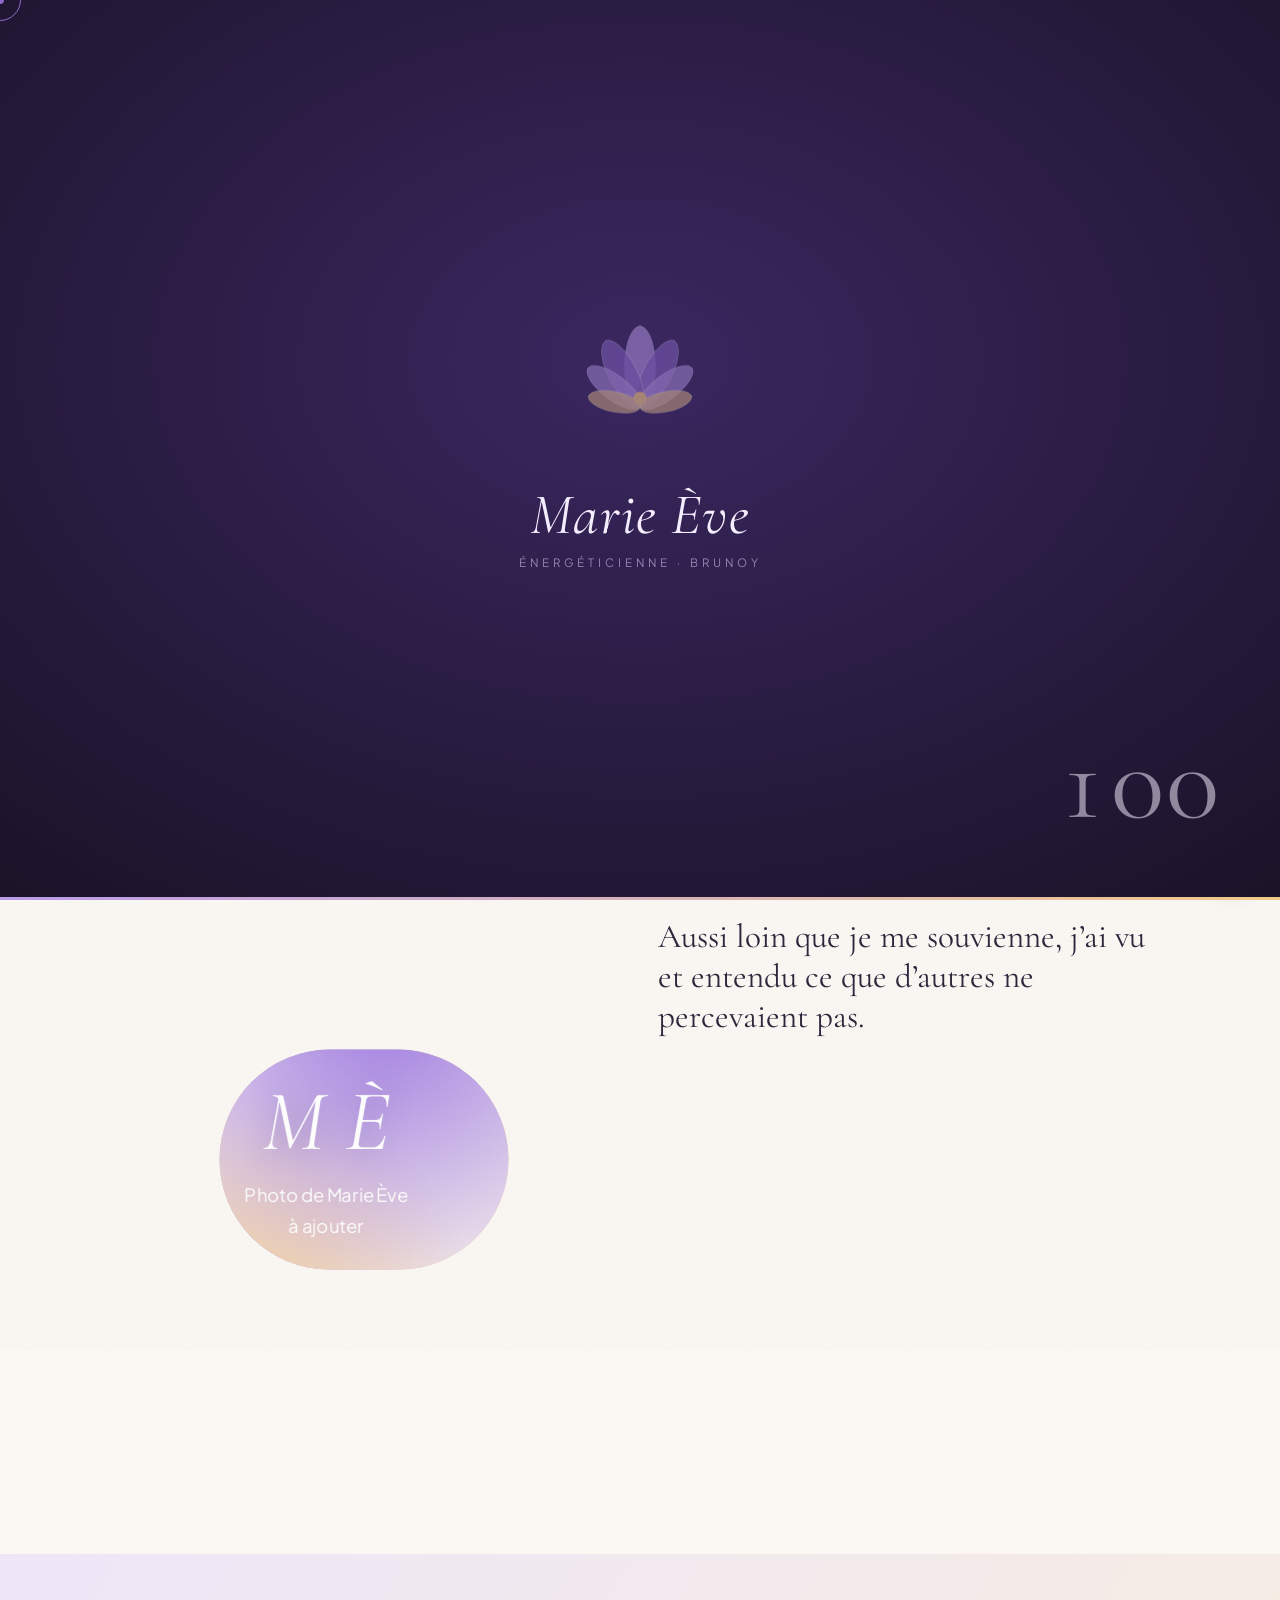
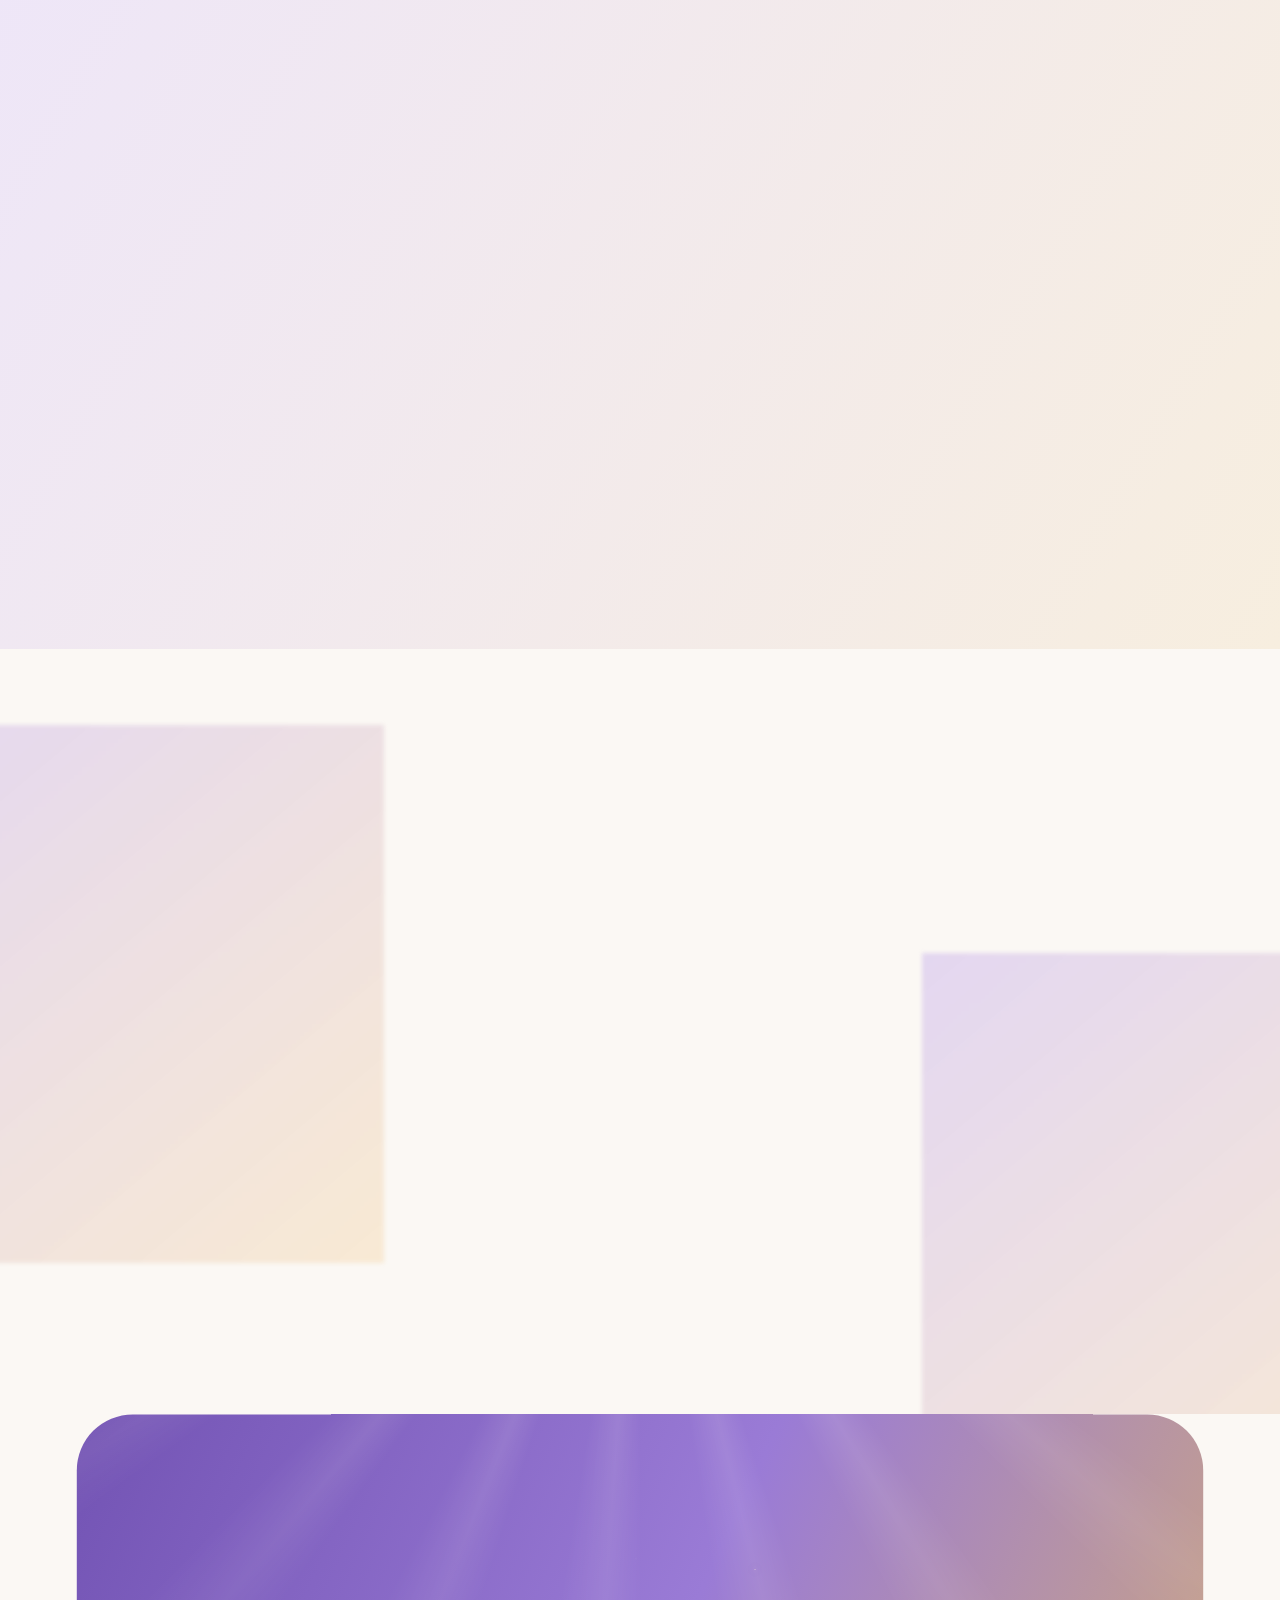
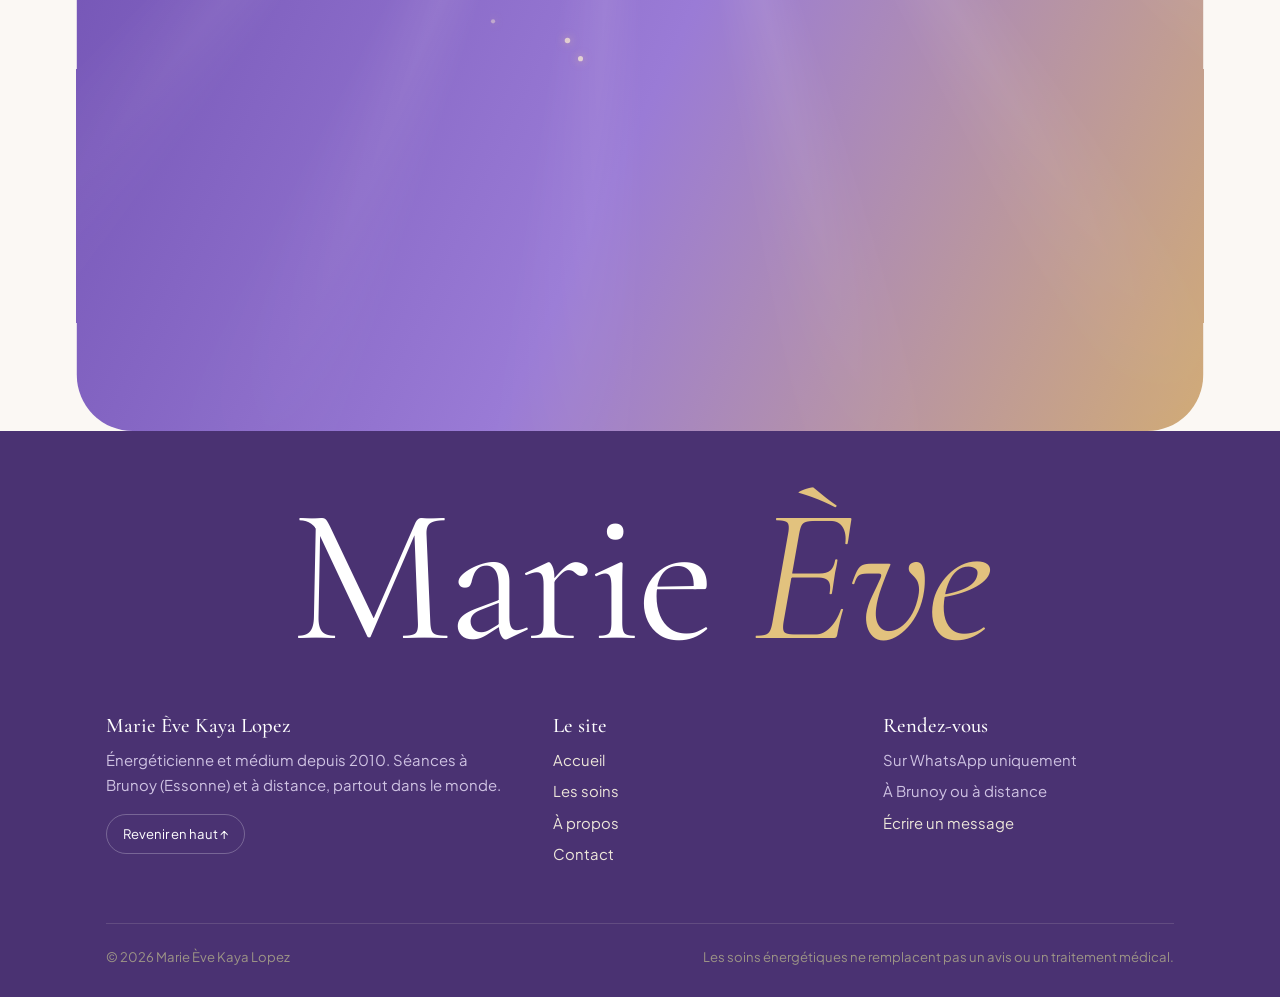
==== commit 3583e031: "Contenu réel : parcours, prestations et séances à distance de Marie Ève D'après l'entretien avec Mar" ====
--- a/a-propos.html
+++ b/a-propos.html
@@ -4,10 +4,10 @@
 <meta charset="UTF-8">
 <meta name="viewport" content="width=device-width, initial-scale=1">
 <title>À propos — Marie Ève Kaya Lopez, énergéticienne à Brunoy</title>
-<meta name="description" content="Qui est Marie Ève Kaya Lopez, énergéticienne qui se déplace à domicile à Brunoy et dans le Val d’Yerres.">
+<meta name="description" content="Médium depuis l’enfance, énergéticienne depuis 2010 et formatrice New Paradigm MDT : le parcours de Marie Ève Kaya Lopez.">
 <meta name="theme-color" content="#FBF8F4">
 <meta property="og:title" content="À propos — Marie Ève Kaya Lopez, énergéticienne à Brunoy">
-<meta property="og:description" content="Qui est Marie Ève Kaya Lopez, énergéticienne qui se déplace à domicile à Brunoy et dans le Val d’Yerres.">
+<meta property="og:description" content="Médium depuis l’enfance, énergéticienne depuis 2010 et formatrice New Paradigm MDT : le parcours de Marie Ève Kaya Lopez.">
 <meta property="og:type" content="website">
 <meta property="og:locale" content="fr_FR">
 <link rel="preconnect" href="https://fonts.googleapis.com">
@@ -74,7 +74,7 @@
   <a href="a-propos.html" data-lien aria-current="page"><span>À propos</span></a>
   <a href="contact.html" data-lien><span>Contact</span></a>
   <a class="bouton bouton--wa" href="contact.html" data-wa="" data-curseur="WhatsApp" data-aimant><svg viewBox="0 0 24 24" fill="currentColor" aria-hidden="true"><path d="M12.04 2C6.58 2 2.13 6.45 2.13 11.91c0 1.75.46 3.45 1.32 4.95L2 22l5.28-1.38a9.9 9.9 0 0 0 4.76 1.21h.01c5.46 0 9.91-4.45 9.91-9.91C21.96 6.45 17.5 2 12.04 2zm5.8 14.16c-.24.68-1.42 1.32-1.95 1.36-.5.05-.98.23-3.3-.69-2.79-1.1-4.55-3.94-4.69-4.12-.13-.18-1.11-1.48-1.11-2.82 0-1.34.7-2 .95-2.27.25-.27.54-.34.72-.34.18 0 .36 0 .52.01.17.01.39-.06.61.47.23.55.77 1.9.84 2.04.07.14.11.3.02.48-.09.18-.14.29-.27.45-.14.16-.29.36-.41.48-.14.14-.28.29-.12.56.16.27.71 1.17 1.52 1.9 1.05.93 1.93 1.22 2.2 1.36.27.14.43.11.59-.07.16-.18.68-.79.86-1.07.18-.27.36-.22.61-.13.25.09 1.59.75 1.86.89.27.14.45.2.52.32.07.11.07.66-.17 1.34z"/></svg><span class="roule"><span>Prendre rendez-vous</span><span>Prendre rendez-vous</span></span></a>
-  <p>Séances à domicile, Brunoy et alentour</p>
+  <p>À Brunoy et à distance, partout dans le monde</p>
 </div>
 
 <main id="contenu" data-page="apropos">
@@ -85,7 +85,7 @@
   <div class="conteneur">
     <span class="surtitre" data-r="masque">À propos</span>
     <h1 class="titre-xxl" data-xxl><span class="ligne">Marie Ève</span><span class="ligne"><em class="degrade-anime">Kaya Lopez</em></span></h1>
-    <p class="chapeau" data-r="monte">Énergéticienne installée à Brunoy, j’accompagne les personnes qui souhaitent se libérer de ce qui leur pèse et retrouver un équilibre intérieur.</p>
+    <p class="chapeau" data-r="monte">Médium depuis l’enfance, énergéticienne depuis 2010 et formatrice de praticiens, j’accompagne adultes et enfants à Brunoy et à distance.</p>
   </div>
 </section>
 
@@ -105,28 +105,36 @@
     </div></div>
       <div>
         <span class="surtitre" data-r="masque">Mon chemin</span>
-        <!-- >>> PARCOURS : texte provisoire, à réécrire avec le vrai parcours et les formations de Marie Ève -->
-        <p class="texte-revele" data-revele style="font-size:clamp(1.5rem,2.6vw,2.2rem)">Mon chemin vers les soins énergétiques est né d’une sensibilité et d’une écoute : celle de ce que le corps exprime quand les mots ne suffisent plus.</p>
-        <p data-r="monte">Au fil des années et des formations, j’ai développé une pratique douce et attentive, que j’ai choisi d’exercer à domicile pour que chacun puisse recevoir son soin dans un cadre familier, sans avoir à se déplacer.</p>
+        <!-- >>> PARCOURS : d'après l'entretien. L'origine familiale (gens du voyage) n'est pas citée sans son accord. -->
+        <p class="texte-revele" data-revele style="font-size:clamp(1.5rem,2.6vw,2.2rem)">Aussi loin que je me souvienne, j’ai vu et entendu ce que d’autres ne percevaient pas.</p>
+        <p data-r="monte">Je viens d’une famille où les dons se transmettent : ma mère tire les cartes, ma grand-mère voyait l’avenir, et mon grand-oncle était rebouteux, j’ai appris à ses côtés. C’est ma mère qui m’a offert mon premier jeu de cartes, à 11 ans.</p>
+        <p data-r="monte">J’ai pourtant d’abord suivi un chemin classique : un BTS, la banque à partir de 1997, puis assistante maternelle. En 2010, j’ai choisi d’écouter ce qui m’appelait depuis toujours et je me suis installée à mon compte.</p>
         <p data-r="monte">Je ne promets pas de miracle. Je m’engage à être pleinement présente, à vous écouter sans jugement et à vous accompagner à votre rythme.</p>
       </div>
     </div>
   </div>
 </section>
 
-<section class="section section--sable fond-anime" data-repere="Pourquoi à domicile">
+<section class="section section--sable fond-anime" data-repere="Formations">
   <div class="conteneur">
     <div class="grille grille-2">
       <div>
-        <span class="surtitre" data-r="masque">Pourquoi à domicile ?</span>
-        <h2 data-titre>Le soin vient <em>à vous</em></h2>
-        <p data-r="monte">Recevoir un soin chez soi, c’est éviter le trajet, rester dans un lieu où l’on se sent en sécurité et pouvoir se reposer tout de suite après. C’est aussi plus simple pour les personnes âgées, fatiguées ou peu mobiles, et pour les parents qui ne peuvent pas facilement s’absenter.</p>
-      </div>
-      <!-- >>> FORMATIONS : à compléter (intitulés, organismes, années) -->
+        <span class="surtitre" data-r="masque">Ici et ailleurs</span>
+        <h2 data-titre>Le soin <em>sans frontières</em></h2>
+        <p data-r="monte">Je reçois à Brunoy, et j’accompagne aussi à distance des personnes en Amérique latine, en Europe de l’Est, aux États-Unis ou en Afrique. Une photo ou la voix suffisent pour percevoir l’état émotionnel, les chocs et les blocages. La plupart de mes clients viennent par le bouche-à-oreille.</p>
+      </div>
+      <!-- >>> FORMATIONS : d'après l'entretien ; organismes et années à compléter si elle le souhaite -->
       <div class="carte" data-r="droite" data-relief><i class="carte__reflet"></i>
         <span class="num">Formations</span>
-        <h3>Mon parcours</h3>
-        <p class="note">Cette partie attend les formations et certifications de Marie Ève (intitulés, organismes, années).</p>
+        <h3>Se former, toujours</h3>
+        <ul class="formations">
+          <li>Bases de l’énergie <span>48 h</span></li>
+          <li>Canalisation <span>48 h</span></li>
+          <li>DTMA, désensibilisation des traumatismes</li>
+          <li>Hypnose régressive <span>en fin de formation</span></li>
+          <li>Reprogrammation cellulaire <span>en cours</span></li>
+        </ul>
+        <p class="note">Depuis une dizaine d’années, je forme à mon tour des praticiens en énergie au sein de l’école New Paradigm MDT.</p>
       </div>
     </div>
   </div>
@@ -162,7 +170,7 @@
   <div class="conteneur">
     <div>
       <h3>Marie Ève Kaya Lopez</h3>
-      <p>Énergéticienne. Soins énergétiques à domicile à Brunoy et dans les communes voisines du Val d’Yerres.</p>
+      <p>Énergéticienne et médium depuis 2010. Séances à Brunoy (Essonne) et à distance, partout dans le monde.</p>
       <button class="haut" type="button" data-curseur="Haut">Revenir en haut ↑</button>
     </div>
     <div>
@@ -173,7 +181,7 @@
       <h3>Rendez-vous</h3>
       <ul>
         <li>Sur WhatsApp uniquement</li>
-        <li>Séances à domicile</li>
+        <li>À Brunoy ou à distance</li>
         <li><a href="contact.html" data-lien>Écrire un message</a></li>
       </ul>
     </div>
--- a/assets/style.css
+++ b/assets/style.css
@@ -637,3 +637,11 @@
 }
 .menu-mobile .bouton{color:var(--nuit)!important;background:#fff!important;}
 .menu-mobile .bouton .roule>span+span{color:var(--violet);}
+
+/* Parcours réel : formations et accompagnements à venir */
+.formations{list-style:none;padding:0;margin:14px 0 18px;display:grid;gap:10px;}
+.formations li{display:flex;justify-content:space-between;gap:12px;align-items:baseline;padding-bottom:10px;border-bottom:1px solid color-mix(in srgb,var(--encre-3) 25%,transparent);}
+.formations li span{font-size:.8rem;color:var(--encre-3);white-space:nowrap;}
+.bientot{margin:10px 0 28px;padding:22px 26px;border-radius:22px;border:1px dashed color-mix(in srgb,var(--encre-3) 45%,transparent);background:color-mix(in srgb,#fff 35%,transparent);}
+.bientot p{margin:6px 0 0;}
+[data-theme=sombre] .bientot{background:color-mix(in srgb,#fff 5%,transparent);}
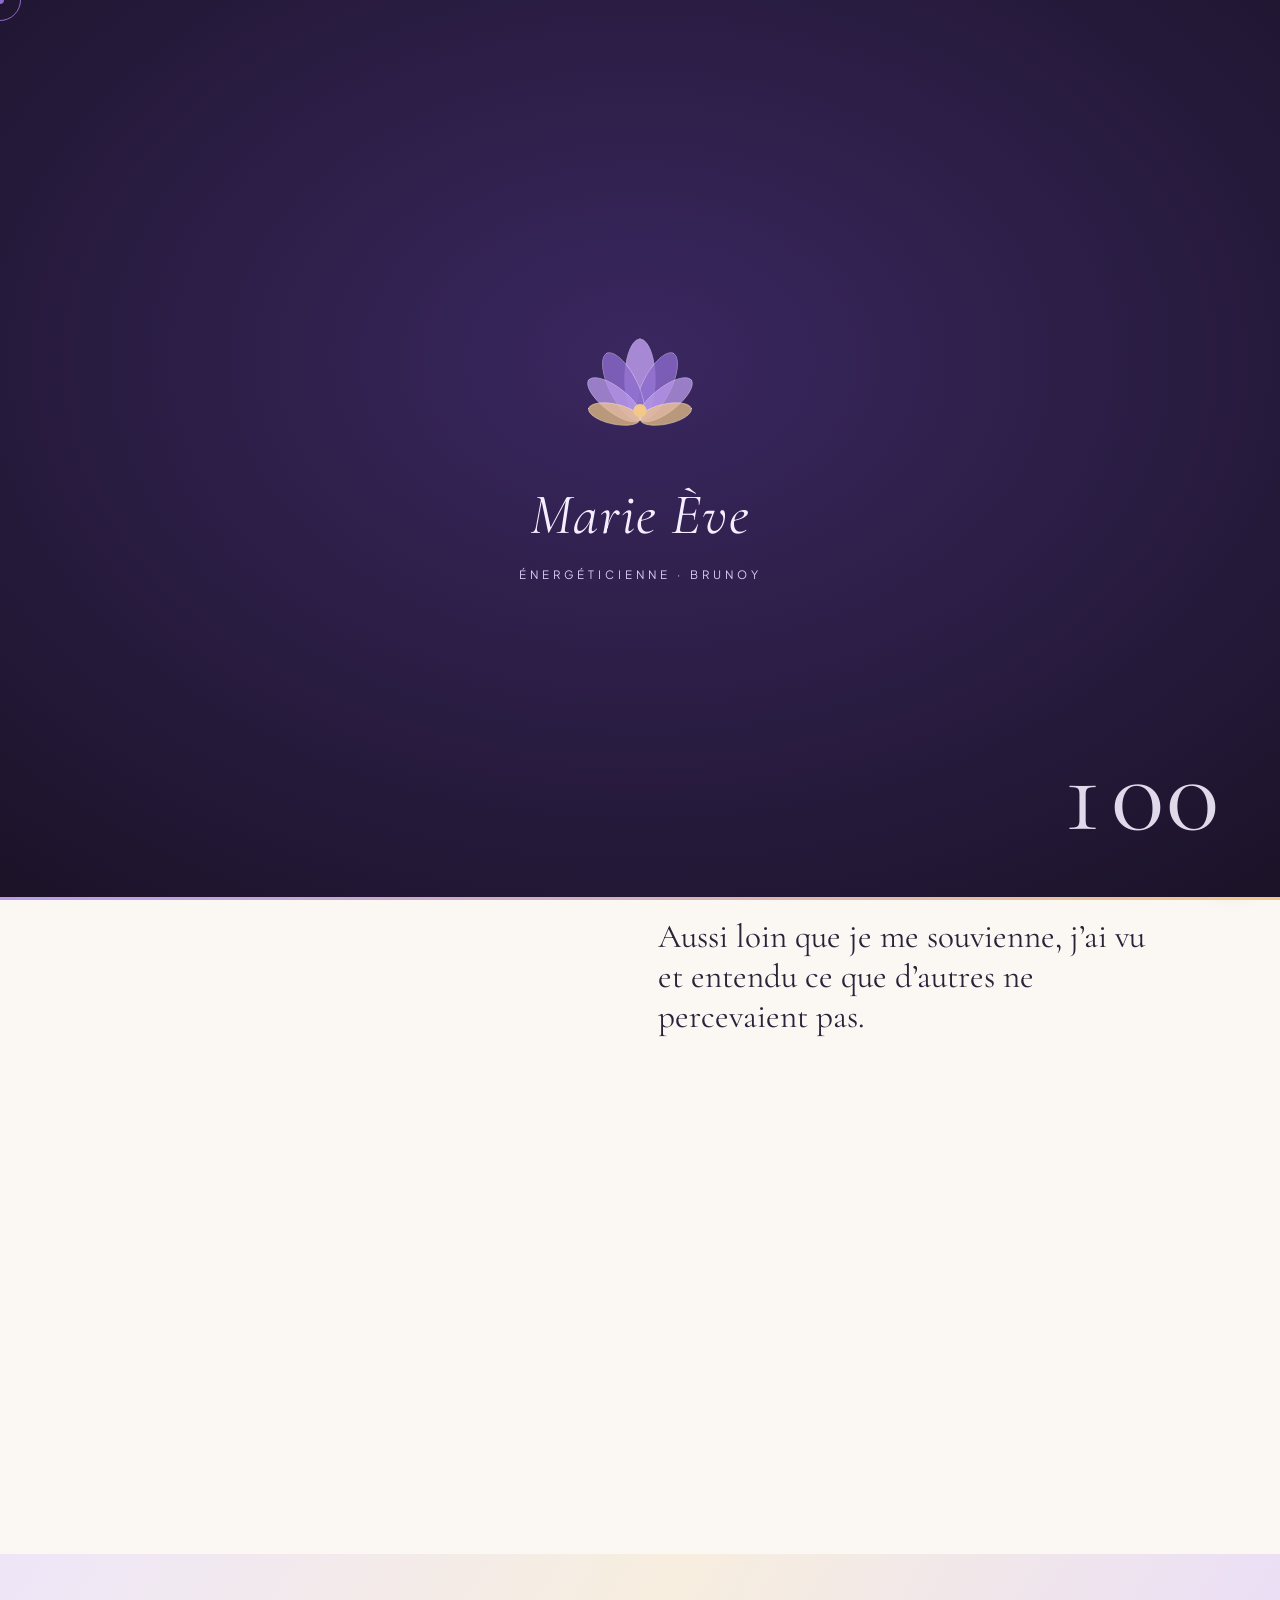
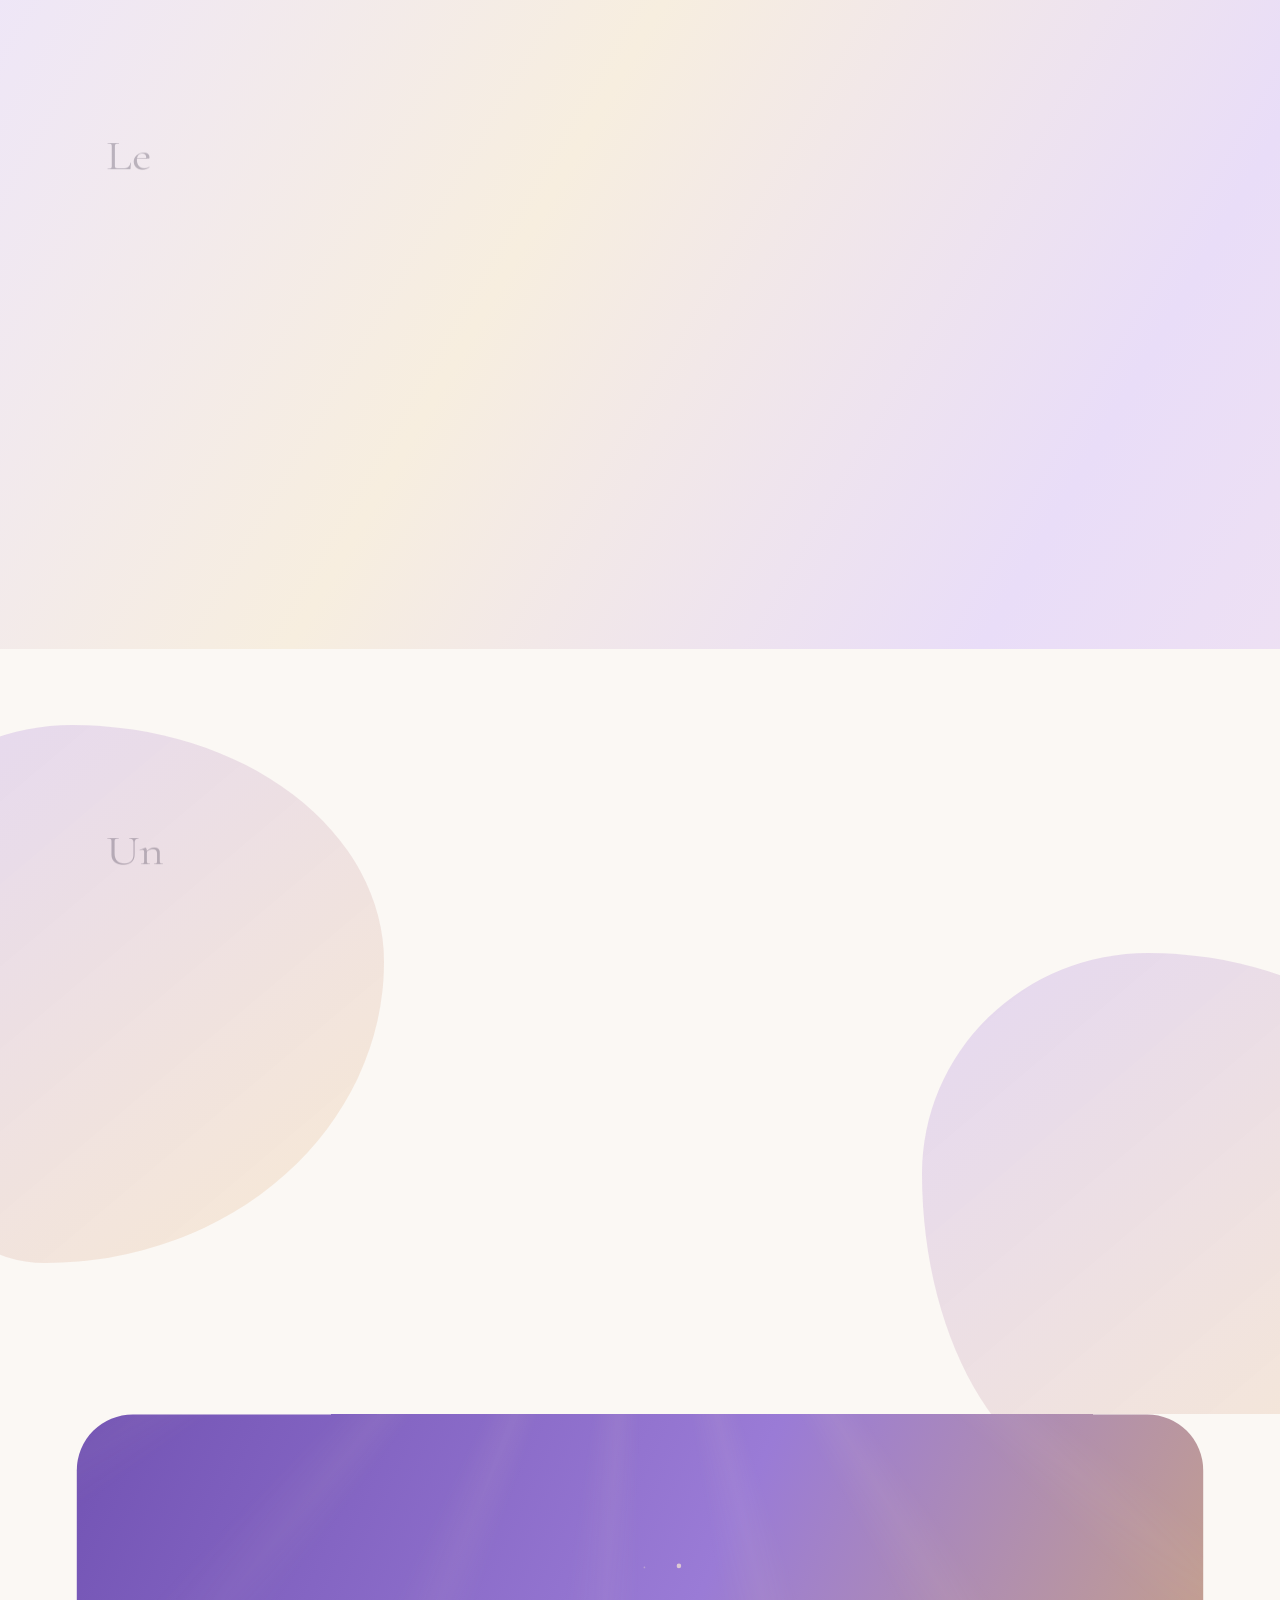
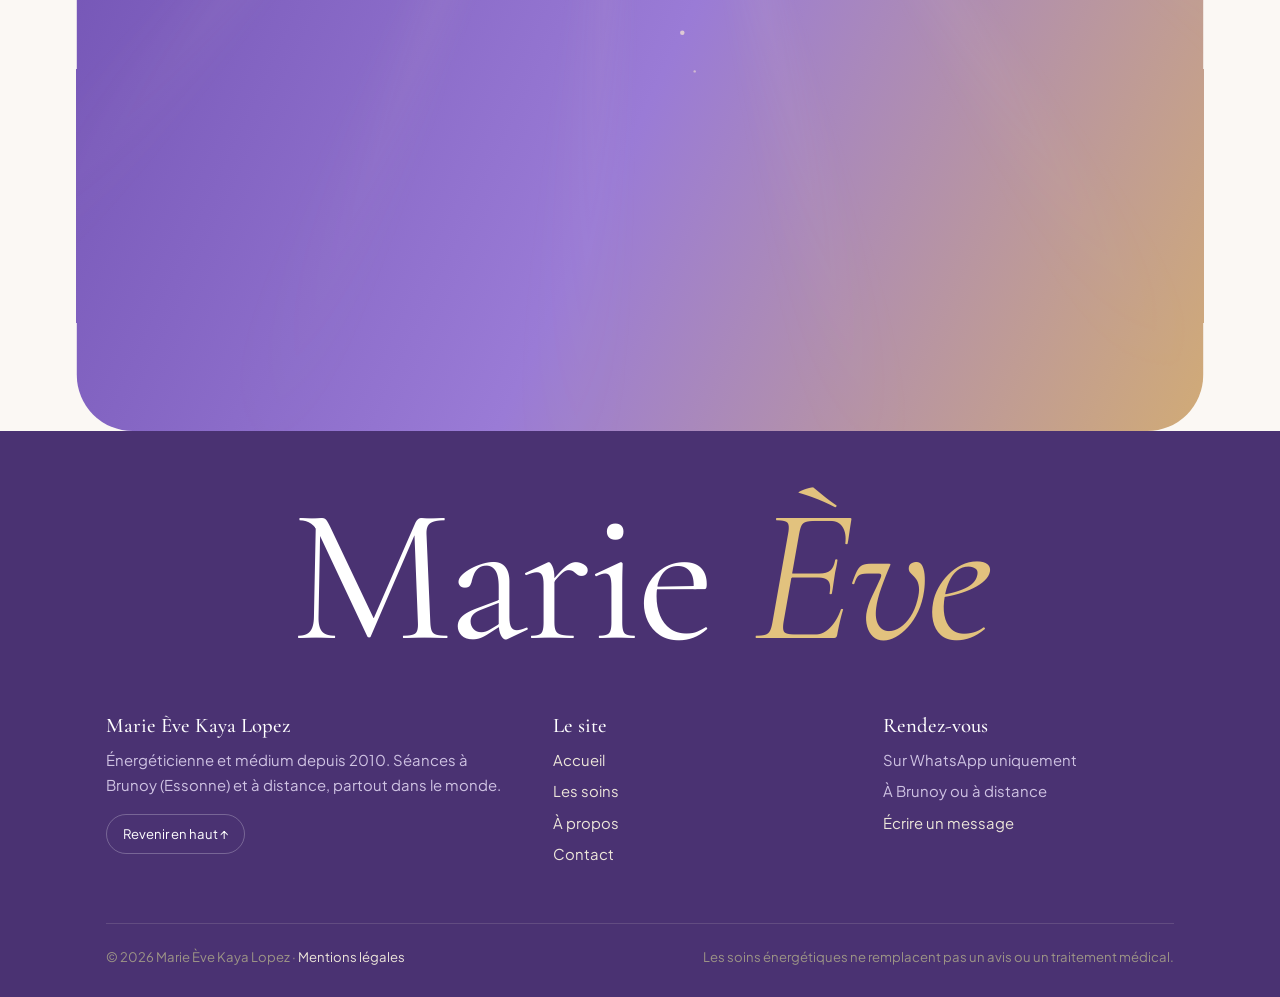
==== commit a09bece4: "Page de mentions légales (SIRET, hébergeur Vercel, données personnelles) Co-Authored-By: Claude Opus" ====
--- a/a-propos.html
+++ b/a-propos.html
@@ -186,7 +186,7 @@
       </ul>
     </div>
     <div class="pied__bas">
-      <span>© <span id="annee">2026</span> Marie Ève Kaya Lopez</span>
+      <span>© <span id="annee">2026</span> Marie Ève Kaya Lopez · <a href="mentions-legales.html" data-lien>Mentions légales</a></span>
       <span>Les soins énergétiques ne remplacent pas un avis ou un traitement médical.</span>
     </div>
   </div>
--- a/assets/style.css
+++ b/assets/style.css
@@ -645,3 +645,74 @@
 .bientot{margin:10px 0 28px;padding:22px 26px;border-radius:22px;border:1px dashed color-mix(in srgb,var(--encre-3) 45%,transparent);background:color-mix(in srgb,#fff 35%,transparent);}
 .bientot p{margin:6px 0 0;}
 [data-theme=sombre] .bientot{background:color-mix(in srgb,#fff 5%,transparent);}
+
+/* ==========================================================================
+   PERFORMANCE : on garde le rendu, mais uniquement avec des animations
+   que la carte graphique sait faire seule (transform / opacity).
+   ========================================================================== */
+/* Grain fixe : plus d'animation plein écran à chaque image */
+.grain{animation:none;inset:0;}
+/* Formes liquides : rotation seule (le changement de border-radius forçait un repeint) */
+.liquide-fond i{animation:liquideTourne 26s linear infinite;filter:none;border-radius:42% 58% 63% 37%/41% 44% 56% 59%;will-change:transform;}
+@keyframes liquideTourne{to{rotate:360deg;}}
+/* Gouttes : sans filtre SVG « goo » recalculé en continu */
+.gouttes{filter:none;}
+.gouttes i{filter:blur(6px);will-change:translate;}
+/* Portrait : déformation liquide fixe, l'ondulation n'est animée qu'au survol */
+.portrait__image,.soin__visuel .portrait__image{filter:none;}
+.liquide-actif .portrait__image{filter:url(#liquide);}
+/* Fonds animés : glissement d'un calque au lieu de repeindre tout le fond */
+.fond-anime{animation:none!important;background:#EEE6F8;position:relative;overflow:hidden;isolation:isolate;}
+[data-theme=sombre] .fond-anime{background:#1F1830;}
+.fond-anime::before{content:"";position:absolute;inset:0;width:400%;z-index:-1;pointer-events:none;
+  background:linear-gradient(120deg,#EEE6F8,#F7EEDF,#E9DDF8,#F3E4EE,#EEE6F8,#F7EEDF,#E9DDF8,#F3E4EE,#EEE6F8);
+  animation:fondGlisse 36s linear infinite;will-change:transform;}
+[data-theme=sombre] .fond-anime::before{background:linear-gradient(120deg,#1F1830,#2B2140,#231B33,#2E2236,#1F1830,#2B2140,#231B33,#2E2236,#1F1830);}
+@keyframes fondGlisse{to{transform:translateX(-50%);}}
+/* Rayons : sans mode de fusion coûteux */
+.rayons{mix-blend-mode:normal;opacity:.22;will-change:transform;}
+/* Halos et aura : calques dédiés */
+.halo,.aura{will-change:transform;}
+/* Flou d'arrière-plan réduit aux éléments fixes */
+.intentions li{backdrop-filter:none;-webkit-backdrop-filter:none;background:color-mix(in srgb,var(--papier) 78%,transparent);}
+@media (max-width:860px){
+  .entete{backdrop-filter:none;-webkit-backdrop-filter:none;background:color-mix(in srgb,var(--papier) 94%,transparent);}
+  .aura{filter:blur(34px);}
+  .halo{filter:blur(40px);}
+  .trainee,.projecteur{display:none;}
+}
+@media (prefers-reduced-motion:reduce){.fond-anime::before{animation:none!important;}}
+html.calme .fond-anime::before{animation:none!important;}
+
+/* ==========================================================================
+   SUPERPOSITIONS : chaque élément flottant garde sa place
+   ========================================================================== */
+/* Repères de section : l'intitulé n'apparaît qu'au survol */
+.reperes button.actif span{opacity:0;transform:translate(10px,-50%);}
+.reperes button:hover span{opacity:1;transform:translate(0,-50%);}
+/* Notification : en bas à droite, au-dessus du bouton WhatsApp */
+.toast{left:auto;right:20px;bottom:96px;transform:translateX(130%);opacity:0;}
+/* Bouton WhatsApp flottant : s'efface quand un autre bouton WhatsApp est à l'écran */
+.flottant{transition:transform .2s,opacity .4s,scale .4s;}
+.flottant.cache{opacity:0;scale:.6;pointer-events:none;}
+/* Sections épinglées : le contenu ne passe plus sous l'en-tête */
+.recit__epingle,.transfo__epingle{padding-top:var(--haut-entete,76px);box-sizing:border-box;}
+@media (max-width:860px){
+  .toast{left:auto;right:12px;bottom:80px;max-width:min(420px,calc(100% - 24px));}
+  .flottant{width:50px;height:50px;right:14px;bottom:14px;}
+  .flottant svg{width:26px;height:26px;}
+  .recit__epingle{--haut-entete:84px;}
+  .transfo__epingle{--haut-entete:84px;}
+}
+/* Mobile : le bouton WhatsApp passe dans l'en-tête (icône seule) au lieu de flotter sur le texte */
+@media (max-width:860px){
+  .entete .bouton--entete{display:inline-flex!important;width:42px;height:42px;min-height:0;padding:0;border-radius:50%;justify-content:center;align-items:center;gap:0;flex:none;}
+  .entete .bouton--entete .roule{display:none;}
+  .entete .bouton--entete svg{width:20px;height:20px;margin:0;}
+  .flottant{display:none!important;}
+  .toast{bottom:16px;}
+}
+.marque strong,.marque span{white-space:nowrap;}
+@media (max-width:380px){.marque strong{font-size:1.02rem;}.marque span{font-size:.55rem;letter-spacing:.12em;}.outils .outil,.entete .bouton--entete,.burger{width:38px;height:38px;}}
+.mentions h2{font-size:1.6rem;margin:34px 0 10px;}
+.mentions p{line-height:1.8;}
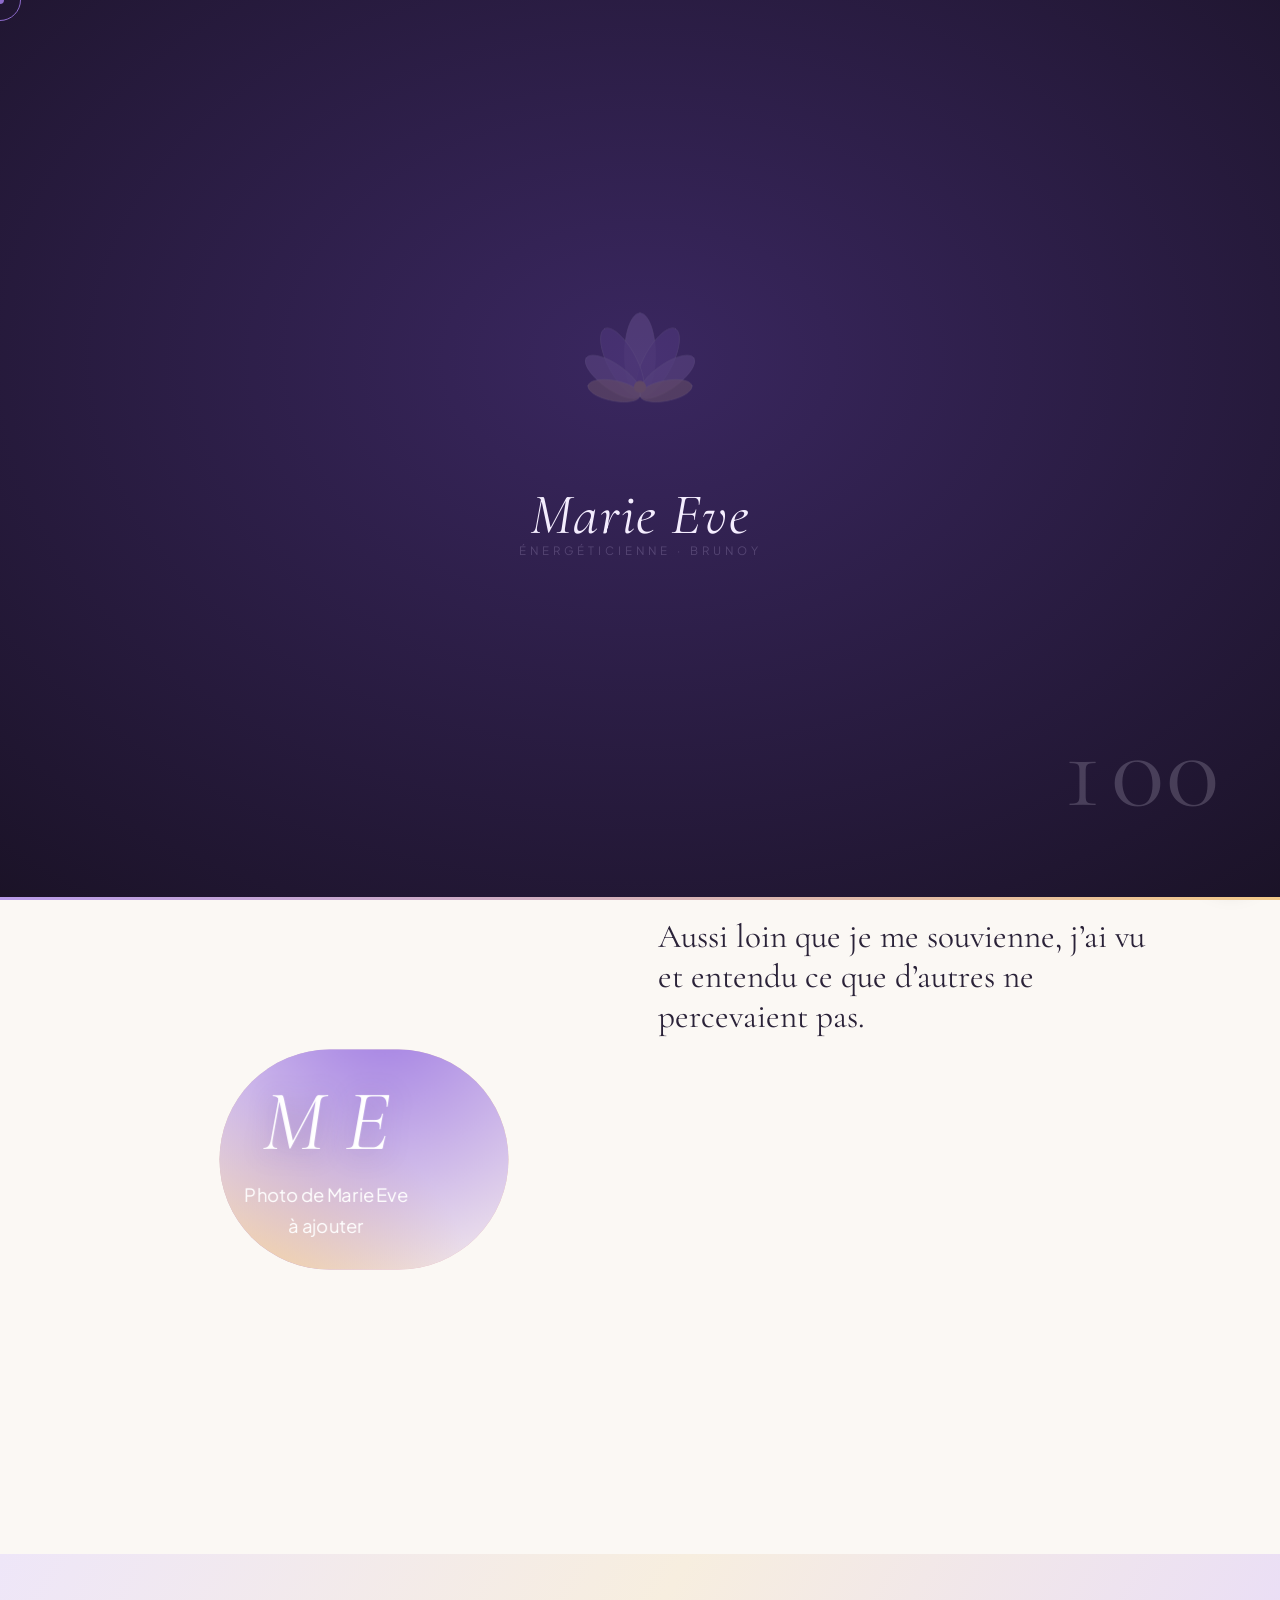
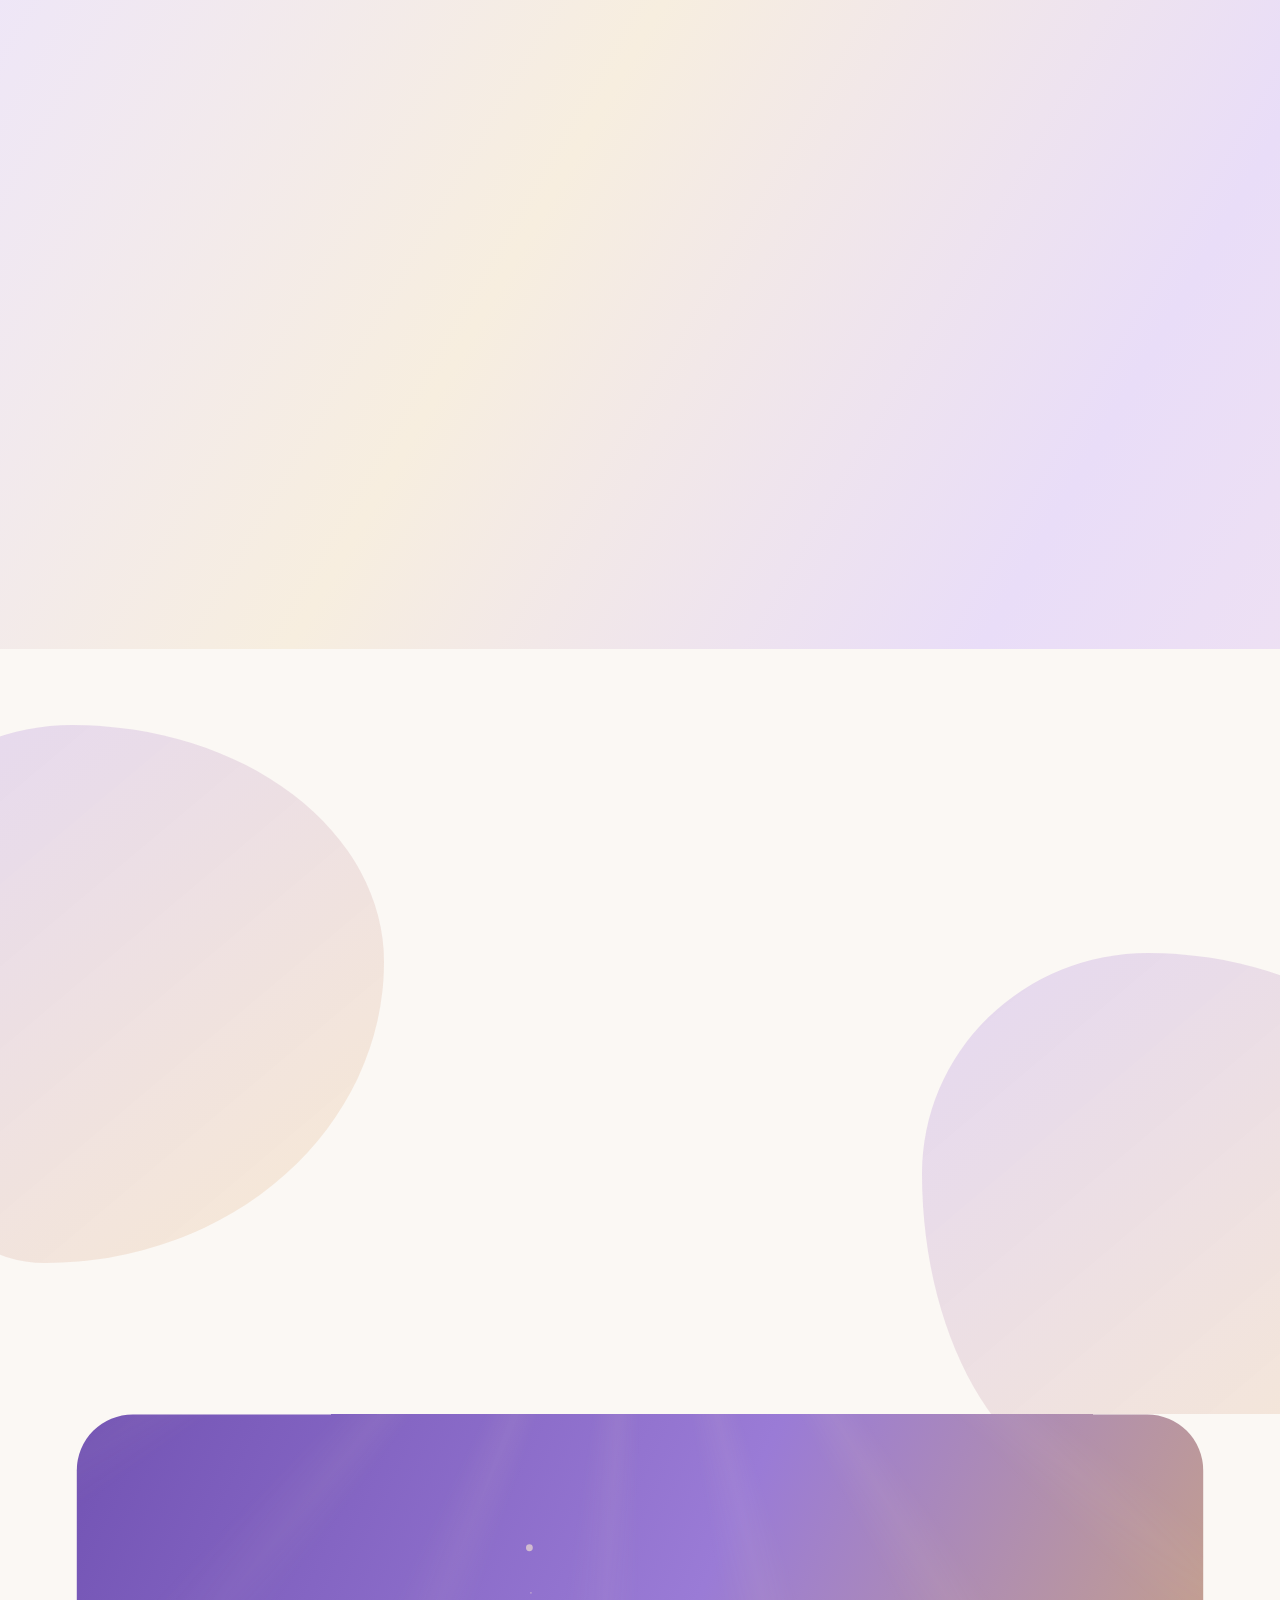
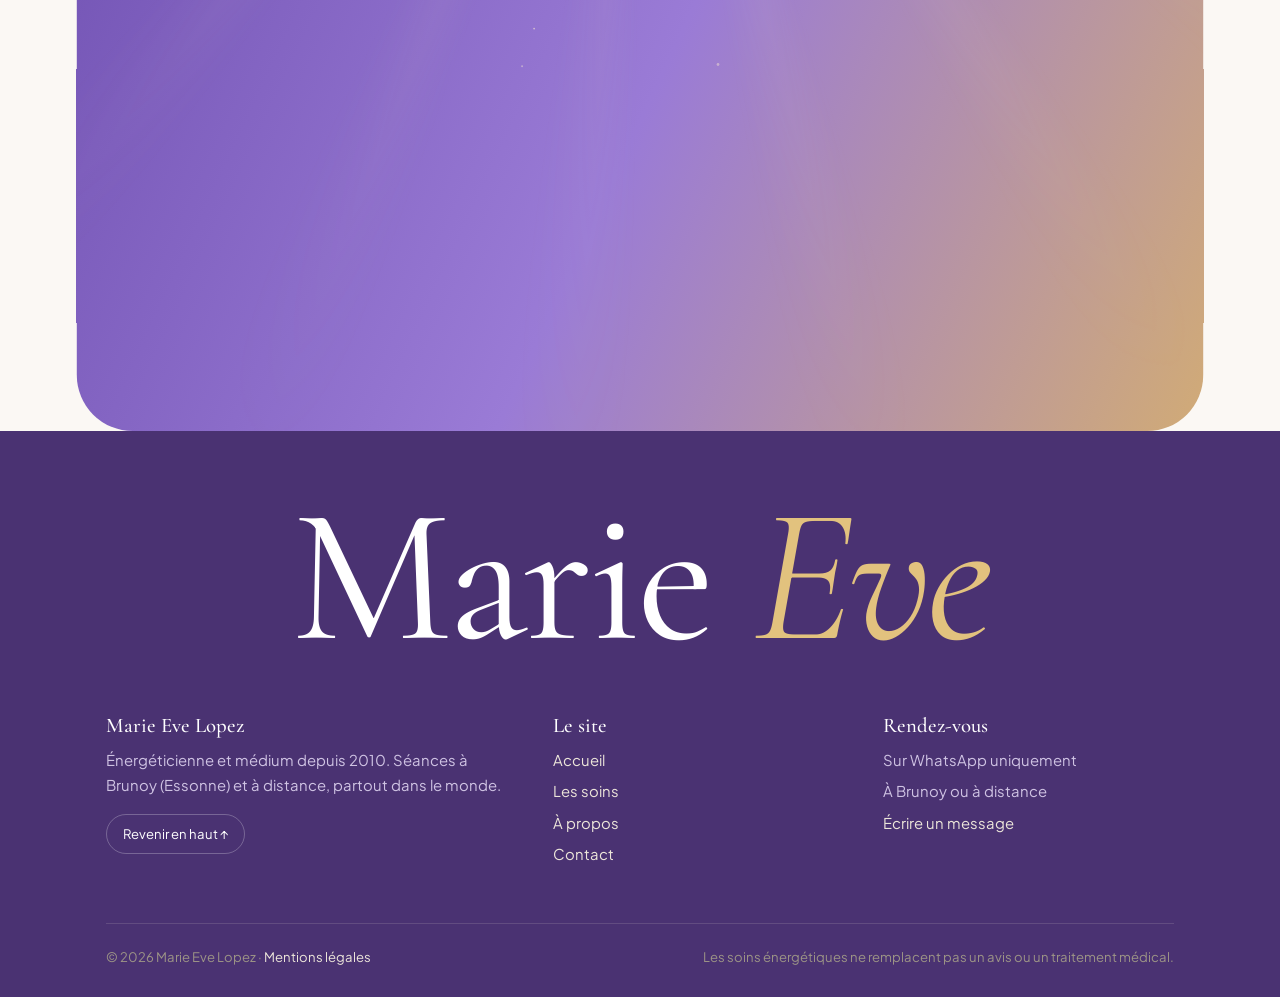
==== commit c245019c: "Nom : Marie Eve Lopez partout (sans « Kaya », sans accent) Co-Authored-By: Claude Opus 5.5 <noreply@" ====
--- a/a-propos.html
+++ b/a-propos.html
@@ -3,11 +3,11 @@
 <head>
 <meta charset="UTF-8">
 <meta name="viewport" content="width=device-width, initial-scale=1">
-<title>À propos — Marie Ève Kaya Lopez, énergéticienne à Brunoy</title>
-<meta name="description" content="Médium depuis l’enfance, énergéticienne depuis 2010 et formatrice New Paradigm MDT : le parcours de Marie Ève Kaya Lopez.">
+<title>À propos — Marie Eve Lopez, énergéticienne à Brunoy</title>
+<meta name="description" content="Médium depuis l’enfance, énergéticienne depuis 2010 et formatrice New Paradigm MDT : le parcours de Marie Eve Lopez.">
 <meta name="theme-color" content="#FBF8F4">
-<meta property="og:title" content="À propos — Marie Ève Kaya Lopez, énergéticienne à Brunoy">
-<meta property="og:description" content="Médium depuis l’enfance, énergéticienne depuis 2010 et formatrice New Paradigm MDT : le parcours de Marie Ève Kaya Lopez.">
+<meta property="og:title" content="À propos — Marie Eve Lopez, énergéticienne à Brunoy">
+<meta property="og:description" content="Médium depuis l’enfance, énergéticienne depuis 2010 et formatrice New Paradigm MDT : le parcours de Marie Eve Lopez.">
 <meta property="og:type" content="website">
 <meta property="og:locale" content="fr_FR">
 <link rel="preconnect" href="https://fonts.googleapis.com">
@@ -31,7 +31,7 @@
 
 <div class="chargeur" aria-hidden="true">
   <div class="chargeur__lotus"></div>
-  <div class="chargeur__nom">Marie Ève</div>
+  <div class="chargeur__nom">Marie Eve</div>
   <div class="chargeur__metier">Énergéticienne · Brunoy</div>
   <div class="chargeur__compteur">0</div>
   <div class="chargeur__barre"><i></i></div>
@@ -49,7 +49,7 @@
 <header class="entete">
   <div class="conteneur">
     <a class="marque" href="index.html" data-lien data-curseur="Accueil">
-      <strong>Marie Ève Kaya Lopez</strong>
+      <strong>Marie Eve Lopez</strong>
       <span>Énergéticienne · Brunoy</span>
     </a>
     <nav class="menu" id="menu" aria-label="Navigation principale">
@@ -84,7 +84,7 @@
   <svg class="fleur dessine" viewBox="0 0 200 200" aria-hidden="true" data-fleur><circle cx="100" cy="100" r="30"/><circle cx="130.00" cy="100.00" r="30"/><circle cx="115.00" cy="125.98" r="30"/><circle cx="85.00" cy="125.98" r="30"/><circle cx="70.00" cy="100.00" r="30"/><circle cx="85.00" cy="74.02" r="30"/><circle cx="115.00" cy="74.02" r="30"/><circle cx="145.03" cy="126.00" r="30"/><circle cx="100.00" cy="152.00" r="30"/><circle cx="54.97" cy="126.00" r="30"/><circle cx="54.97" cy="74.00" r="30"/><circle cx="100.00" cy="48.00" r="30"/><circle cx="145.03" cy="74.00" r="30"/><circle cx="100" cy="100" r="90"/><circle cx="100" cy="100" r="96"/></svg>
   <div class="conteneur">
     <span class="surtitre" data-r="masque">À propos</span>
-    <h1 class="titre-xxl" data-xxl><span class="ligne">Marie Ève</span><span class="ligne"><em class="degrade-anime">Kaya Lopez</em></span></h1>
+    <h1 class="titre-xxl" data-xxl><span class="ligne">Marie Eve</span><span class="ligne"><em class="degrade-anime">Lopez</em></span></h1>
     <p class="chapeau" data-r="monte">Médium depuis l’enfance, énergéticienne depuis 2010 et formatrice de praticiens, j’accompagne adultes et enfants à Brunoy et à distance.</p>
   </div>
 </section>
@@ -96,10 +96,10 @@
       <div class="aura" aria-hidden="true"></div>
       <div class="gouttes" aria-hidden="true"><i></i><i></i><i></i><i></i></div>
       
-      <!-- >>> PHOTO : remplacer .portrait__image par <img class="portrait__image" src="assets/marie-eve.jpg" alt="Marie Ève Kaya Lopez"> -->
-      <div class="portrait" role="img" aria-label="Emplacement de la photo de Marie Ève" data-curseur="Respirer" data-relief>
+      <!-- >>> PHOTO : remplacer .portrait__image par <img class="portrait__image" src="assets/marie-eve.jpg" alt="Marie Eve Lopez"> -->
+      <div class="portrait" role="img" aria-label="Emplacement de la photo de Marie Eve" data-curseur="Respirer" data-relief>
         <div class="portrait__image"></div>
-        <div><span>M È</span>Photo de Marie Ève<br>à ajouter</div>
+        <div><span>M E</span>Photo de Marie Eve<br>à ajouter</div>
         <i class="portrait__reflet"></i>
       </div>
     </div></div>
@@ -166,10 +166,10 @@
 </main>
 
 <footer class="pied">
-  <div class="pied__geant" aria-hidden="true">Marie <em>Ève</em></div>
+  <div class="pied__geant" aria-hidden="true">Marie <em>Eve</em></div>
   <div class="conteneur">
     <div>
-      <h3>Marie Ève Kaya Lopez</h3>
+      <h3>Marie Eve Lopez</h3>
       <p>Énergéticienne et médium depuis 2010. Séances à Brunoy (Essonne) et à distance, partout dans le monde.</p>
       <button class="haut" type="button" data-curseur="Haut">Revenir en haut ↑</button>
     </div>
@@ -186,13 +186,13 @@
       </ul>
     </div>
     <div class="pied__bas">
-      <span>© <span id="annee">2026</span> Marie Ève Kaya Lopez · <a href="mentions-legales.html" data-lien>Mentions légales</a></span>
+      <span>© <span id="annee">2026</span> Marie Eve Lopez · <a href="mentions-legales.html" data-lien>Mentions légales</a></span>
       <span>Les soins énergétiques ne remplacent pas un avis ou un traitement médical.</span>
     </div>
   </div>
 </footer>
 
-<a class="flottant" href="contact.html" data-wa="" data-curseur="WhatsApp" aria-label="Écrire à Marie Ève sur WhatsApp"><svg viewBox="0 0 24 24" fill="currentColor" aria-hidden="true"><path d="M12.04 2C6.58 2 2.13 6.45 2.13 11.91c0 1.75.46 3.45 1.32 4.95L2 22l5.28-1.38a9.9 9.9 0 0 0 4.76 1.21h.01c5.46 0 9.91-4.45 9.91-9.91C21.96 6.45 17.5 2 12.04 2zm5.8 14.16c-.24.68-1.42 1.32-1.95 1.36-.5.05-.98.23-3.3-.69-2.79-1.1-4.55-3.94-4.69-4.12-.13-.18-1.11-1.48-1.11-2.82 0-1.34.7-2 .95-2.27.25-.27.54-.34.72-.34.18 0 .36 0 .52.01.17.01.39-.06.61.47.23.55.77 1.9.84 2.04.07.14.11.3.02.48-.09.18-.14.29-.27.45-.14.16-.29.36-.41.48-.14.14-.28.29-.12.56.16.27.71 1.17 1.52 1.9 1.05.93 1.93 1.22 2.2 1.36.27.14.43.11.59-.07.16-.18.68-.79.86-1.07.18-.27.36-.22.61-.13.25.09 1.59.75 1.86.89.27.14.45.2.52.32.07.11.07.66-.17 1.34z"/></svg></a>
+<a class="flottant" href="contact.html" data-wa="" data-curseur="WhatsApp" aria-label="Écrire à Marie Eve sur WhatsApp"><svg viewBox="0 0 24 24" fill="currentColor" aria-hidden="true"><path d="M12.04 2C6.58 2 2.13 6.45 2.13 11.91c0 1.75.46 3.45 1.32 4.95L2 22l5.28-1.38a9.9 9.9 0 0 0 4.76 1.21h.01c5.46 0 9.91-4.45 9.91-9.91C21.96 6.45 17.5 2 12.04 2zm5.8 14.16c-.24.68-1.42 1.32-1.95 1.36-.5.05-.98.23-3.3-.69-2.79-1.1-4.55-3.94-4.69-4.12-.13-.18-1.11-1.48-1.11-2.82 0-1.34.7-2 .95-2.27.25-.27.54-.34.72-.34.18 0 .36 0 .52.01.17.01.39-.06.61.47.23.55.77 1.9.84 2.04.07.14.11.3.02.48-.09.18-.14.29-.27.45-.14.16-.29.36-.41.48-.14.14-.28.29-.12.56.16.27.71 1.17 1.52 1.9 1.05.93 1.93 1.22 2.2 1.36.27.14.43.11.59-.07.16-.18.68-.79.86-1.07.18-.27.36-.22.61-.13.25.09 1.59.75 1.86.89.27.14.45.2.52.32.07.11.07.66-.17 1.34z"/></svg></a>
 
 <div class="toast" role="status" aria-live="polite"><strong></strong><span></span><button class="toast__fermer" type="button" aria-label="Fermer">×</button><i class="toast__temps"></i></div>
 
--- a/assets/style.css
+++ b/assets/style.css
@@ -1,5 +1,5 @@
 /* ==========================================================================
-   Marie Ève Kaya Lopez — Énergéticienne à domicile, Brunoy
+   Marie Eve Lopez — Énergéticienne à domicile, Brunoy
    Feuille de style commune aux quatre pages.
    ========================================================================== */
 
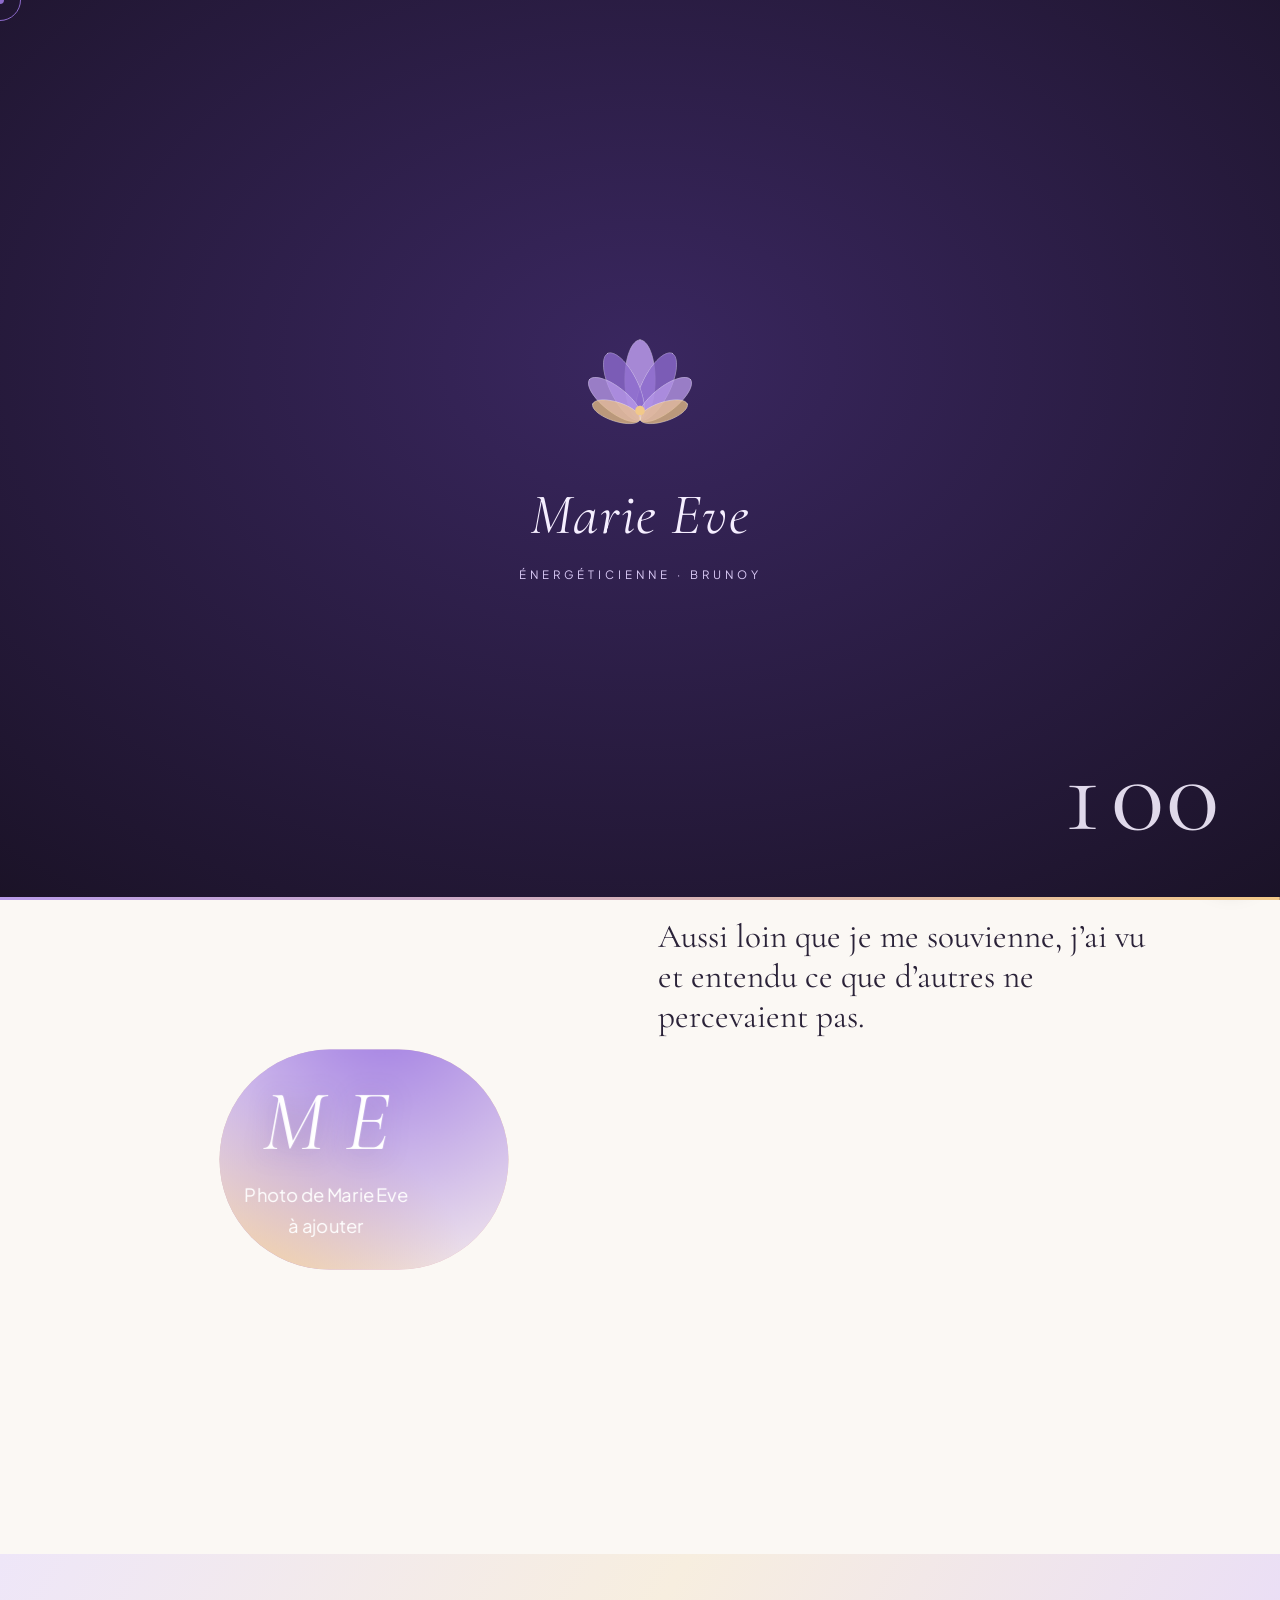
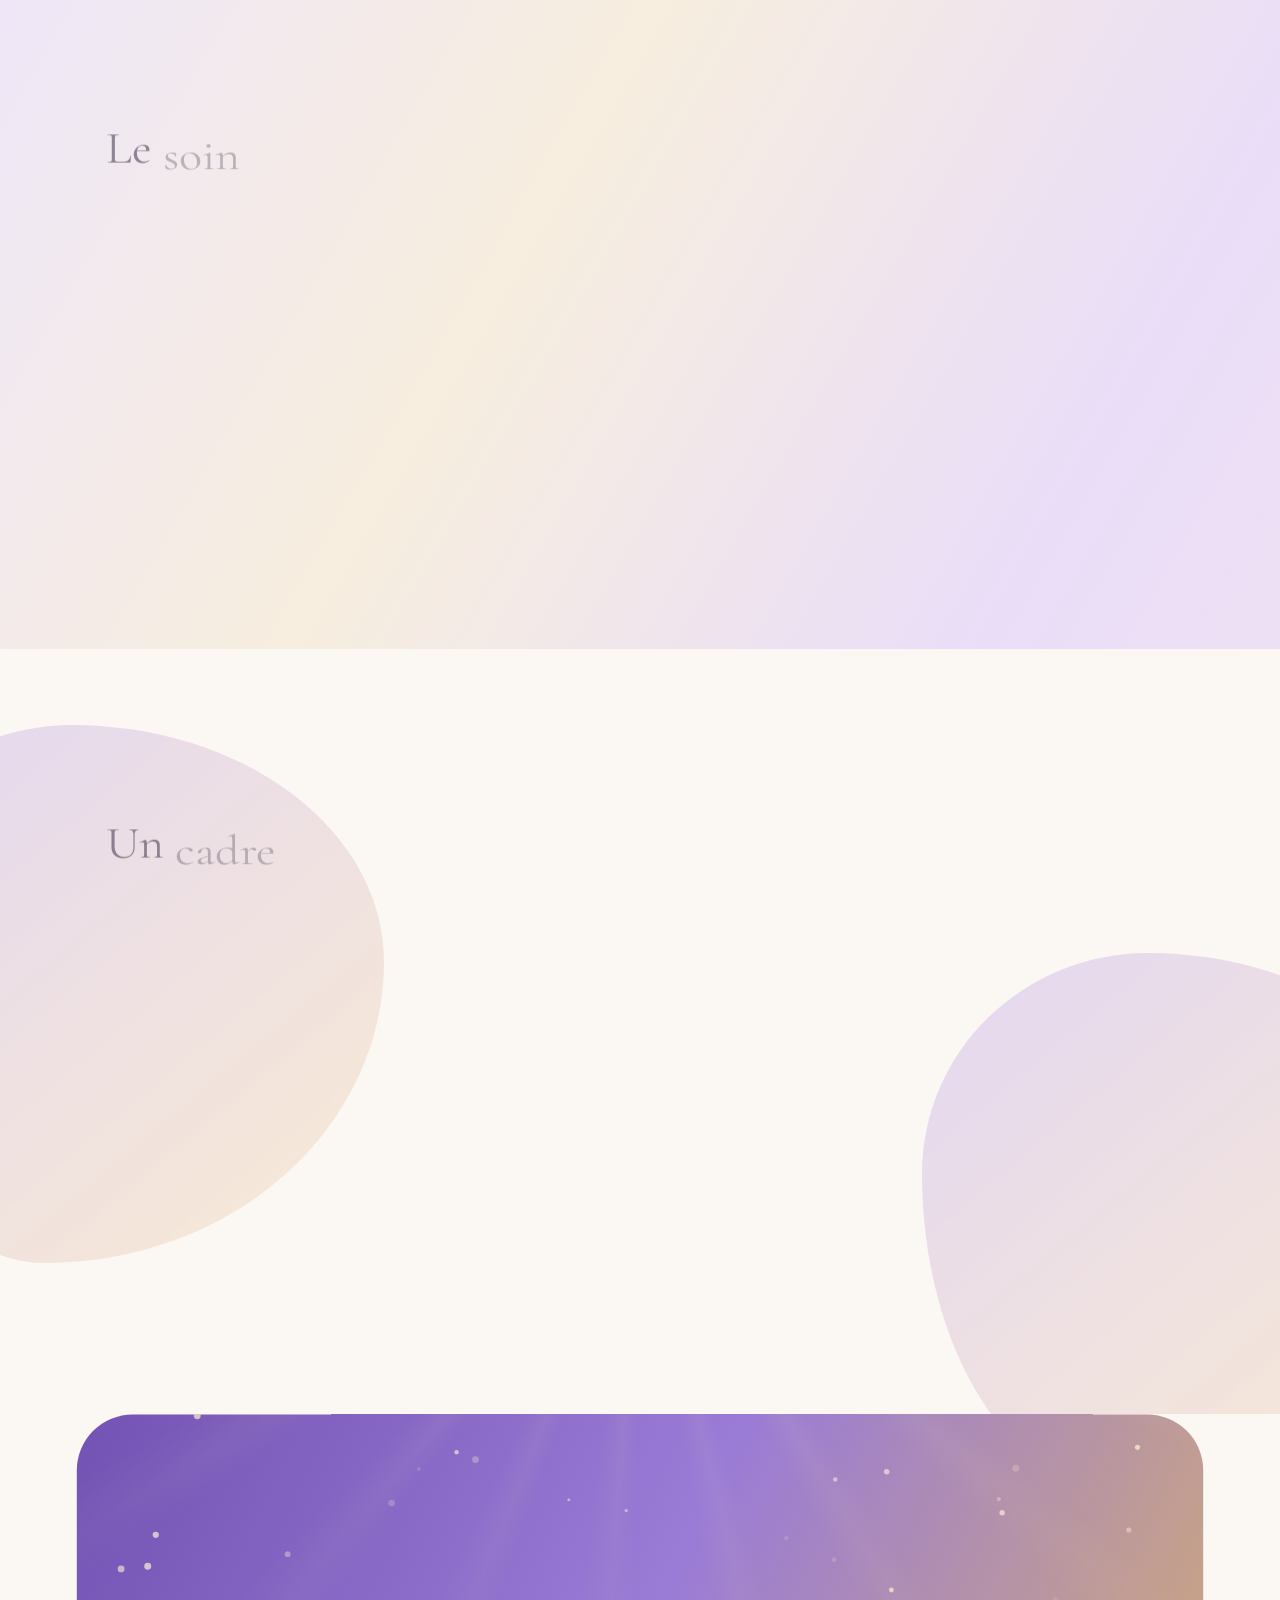
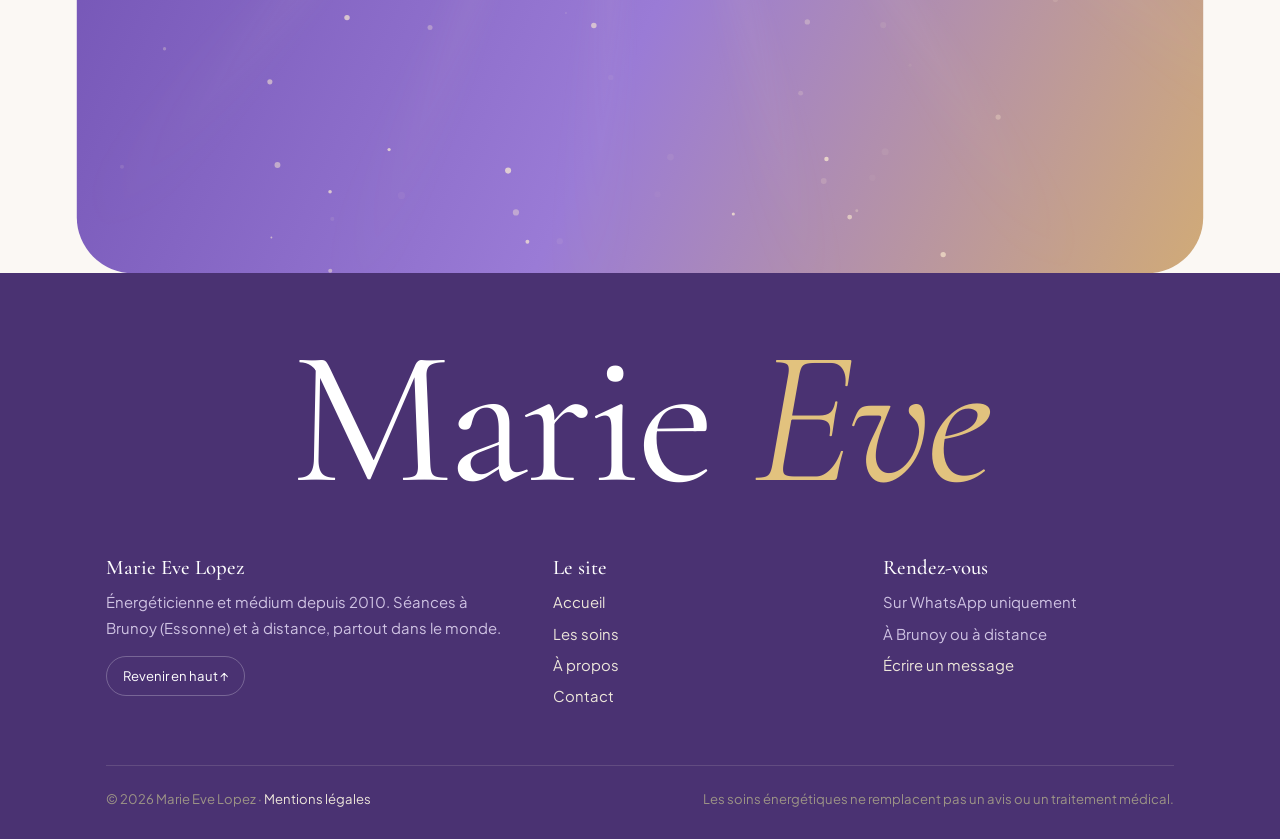
==== commit f99606f8: "Corrige l'affichage sur tous les écrans - Bandeau Rendez-vous : la toile d'étincelles grandissait sa" ====
--- a/a-propos.html
+++ b/a-propos.html
@@ -96,7 +96,7 @@
       <div class="aura" aria-hidden="true"></div>
       <div class="gouttes" aria-hidden="true"><i></i><i></i><i></i><i></i></div>
       
-      <!-- >>> PHOTO : remplacer .portrait__image par <img class="portrait__image" src="assets/marie-eve.jpg" alt="Marie Eve Lopez"> -->
+      <!-- >>> PHOTO : remplacer .portrait__image par <img class="portrait__image" src="assets/marie-eve.jpg" alt="Marie Eve Lopez"> -->
       <div class="portrait" role="img" aria-label="Emplacement de la photo de Marie Eve" data-curseur="Respirer" data-relief>
         <div class="portrait__image"></div>
         <div><span>M E</span>Photo de Marie Eve<br>à ajouter</div>
@@ -107,8 +107,8 @@
         <span class="surtitre" data-r="masque">Mon chemin</span>
         <!-- >>> PARCOURS : d'après l'entretien. L'origine familiale (gens du voyage) n'est pas citée sans son accord. -->
         <p class="texte-revele" data-revele style="font-size:clamp(1.5rem,2.6vw,2.2rem)">Aussi loin que je me souvienne, j’ai vu et entendu ce que d’autres ne percevaient pas.</p>
-        <p data-r="monte">Je viens d’une famille où les dons se transmettent : ma mère tire les cartes, ma grand-mère voyait l’avenir, et mon grand-oncle était rebouteux, j’ai appris à ses côtés. C’est ma mère qui m’a offert mon premier jeu de cartes, à 11 ans.</p>
-        <p data-r="monte">J’ai pourtant d’abord suivi un chemin classique : un BTS, la banque à partir de 1997, puis assistante maternelle. En 2010, j’ai choisi d’écouter ce qui m’appelait depuis toujours et je me suis installée à mon compte.</p>
+        <p data-r="monte">Je viens d’une famille où les dons se transmettent : ma mère tire les cartes, ma grand-mère voyait l’avenir, et mon grand-oncle était rebouteux, j’ai appris à ses côtés. C’est ma mère qui m’a offert mon premier jeu de cartes, à 11 ans.</p>
+        <p data-r="monte">J’ai pourtant d’abord suivi un chemin classique : un BTS, la banque à partir de 1997, puis assistante maternelle. En 2010, j’ai choisi d’écouter ce qui m’appelait depuis toujours et je me suis installée à mon compte.</p>
         <p data-r="monte">Je ne promets pas de miracle. Je m’engage à être pleinement présente, à vous écouter sans jugement et à vous accompagner à votre rythme.</p>
       </div>
     </div>
@@ -158,7 +158,7 @@
   <canvas class="etincelles" aria-hidden="true"></canvas>
   <div class="conteneur etroit">
     <h2 data-titre>Faisons <em>connaissance</em></h2>
-    <p class="chapeau" data-r="monte">Une question avant de réserver ? Écrivez-moi, je vous réponds avec plaisir.</p>
+    <p class="chapeau" data-r="monte">Une question avant de réserver ? Écrivez-moi, je vous réponds avec plaisir.</p>
     <div class="actions" data-r="zoom"><a class="bouton bouton--wa" href="contact.html" data-wa="" data-curseur="WhatsApp" data-aimant><svg viewBox="0 0 24 24" fill="currentColor" aria-hidden="true"><path d="M12.04 2C6.58 2 2.13 6.45 2.13 11.91c0 1.75.46 3.45 1.32 4.95L2 22l5.28-1.38a9.9 9.9 0 0 0 4.76 1.21h.01c5.46 0 9.91-4.45 9.91-9.91C21.96 6.45 17.5 2 12.04 2zm5.8 14.16c-.24.68-1.42 1.32-1.95 1.36-.5.05-.98.23-3.3-.69-2.79-1.1-4.55-3.94-4.69-4.12-.13-.18-1.11-1.48-1.11-2.82 0-1.34.7-2 .95-2.27.25-.27.54-.34.72-.34.18 0 .36 0 .52.01.17.01.39-.06.61.47.23.55.77 1.9.84 2.04.07.14.11.3.02.48-.09.18-.14.29-.27.45-.14.16-.29.36-.41.48-.14.14-.28.29-.12.56.16.27.71 1.17 1.52 1.9 1.05.93 1.93 1.22 2.2 1.36.27.14.43.11.59-.07.16-.18.68-.79.86-1.07.18-.27.36-.22.61-.13.25.09 1.59.75 1.86.89.27.14.45.2.52.32.07.11.07.66-.17 1.34z"/></svg><span class="roule"><span>Écrire sur WhatsApp</span><span>Écrire sur WhatsApp</span></span></a></div>
   </div>
 </section>
--- a/assets/style.css
+++ b/assets/style.css
@@ -716,3 +716,8 @@
 @media (max-width:380px){.marque strong{font-size:1.02rem;}.marque span{font-size:.55rem;letter-spacing:.12em;}.outils .outil,.entete .bouton--entete,.burger{width:38px;height:38px;}}
 .mentions h2{font-size:1.6rem;margin:34px 0 10px;}
 .mentions p{line-height:1.8;}
+.grille-2>.carte:last-child:nth-child(odd){grid-column:1/-1;}
+
+/* Étincelles : toujours en calque, jamais dans le flux (sinon la toile grandit sans fin) */
+canvas.etincelles{position:absolute;inset:0;width:100%;height:100%;display:block;pointer-events:none;z-index:0;}
+.section--nuit>.conteneur,.transfo__appel>.conteneur{position:relative;z-index:1;}
